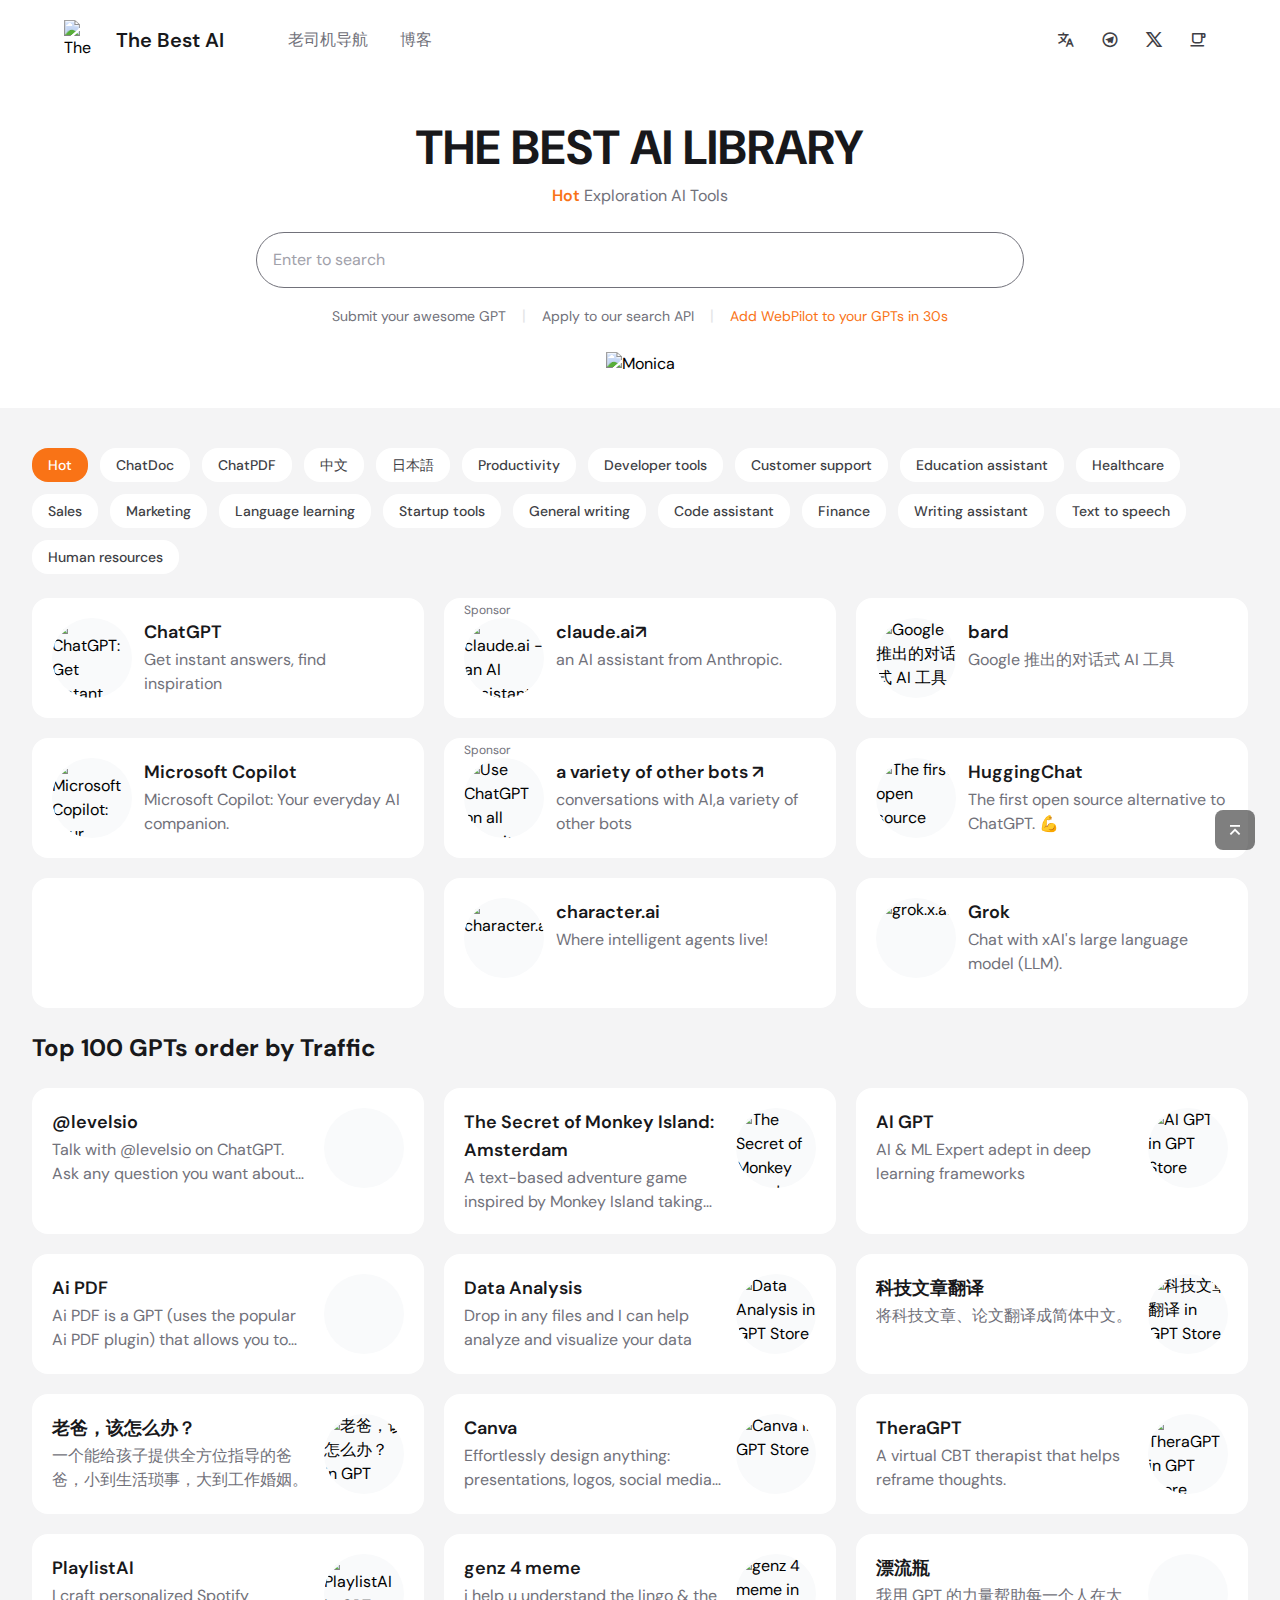
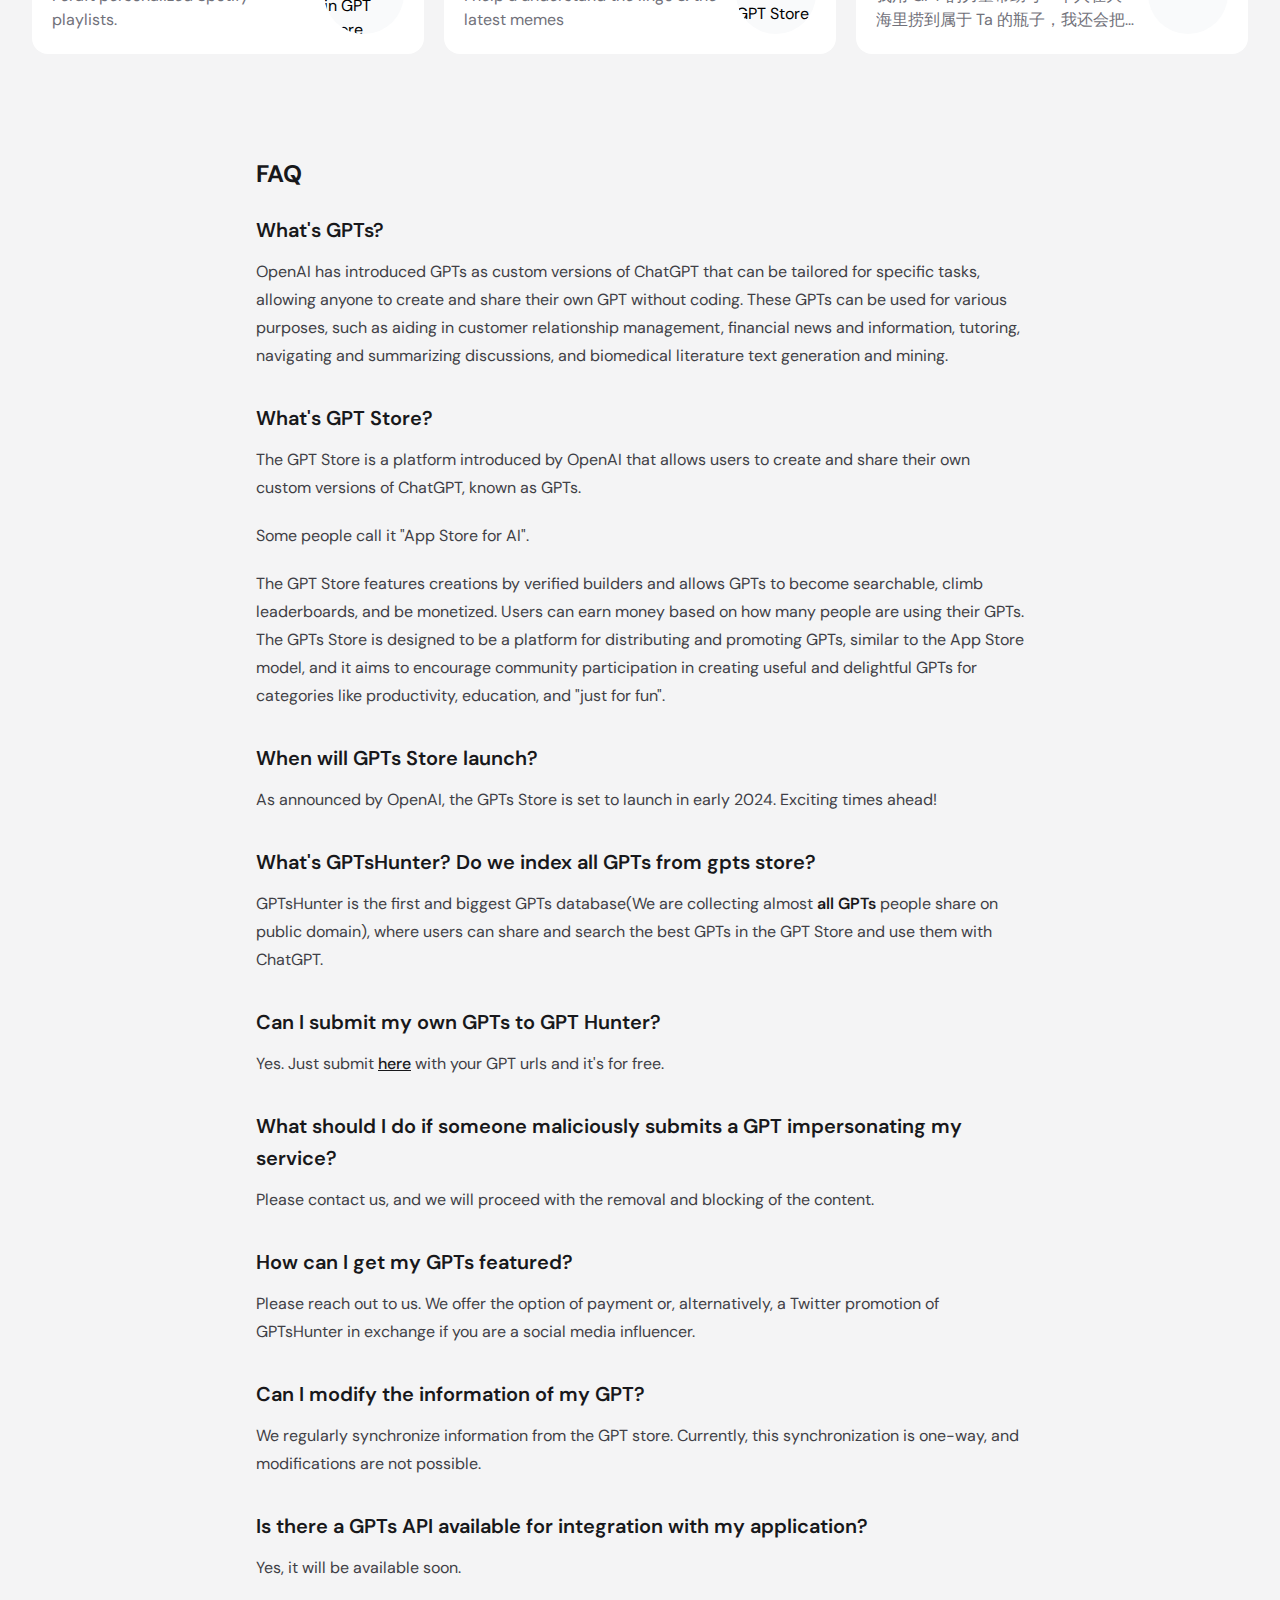
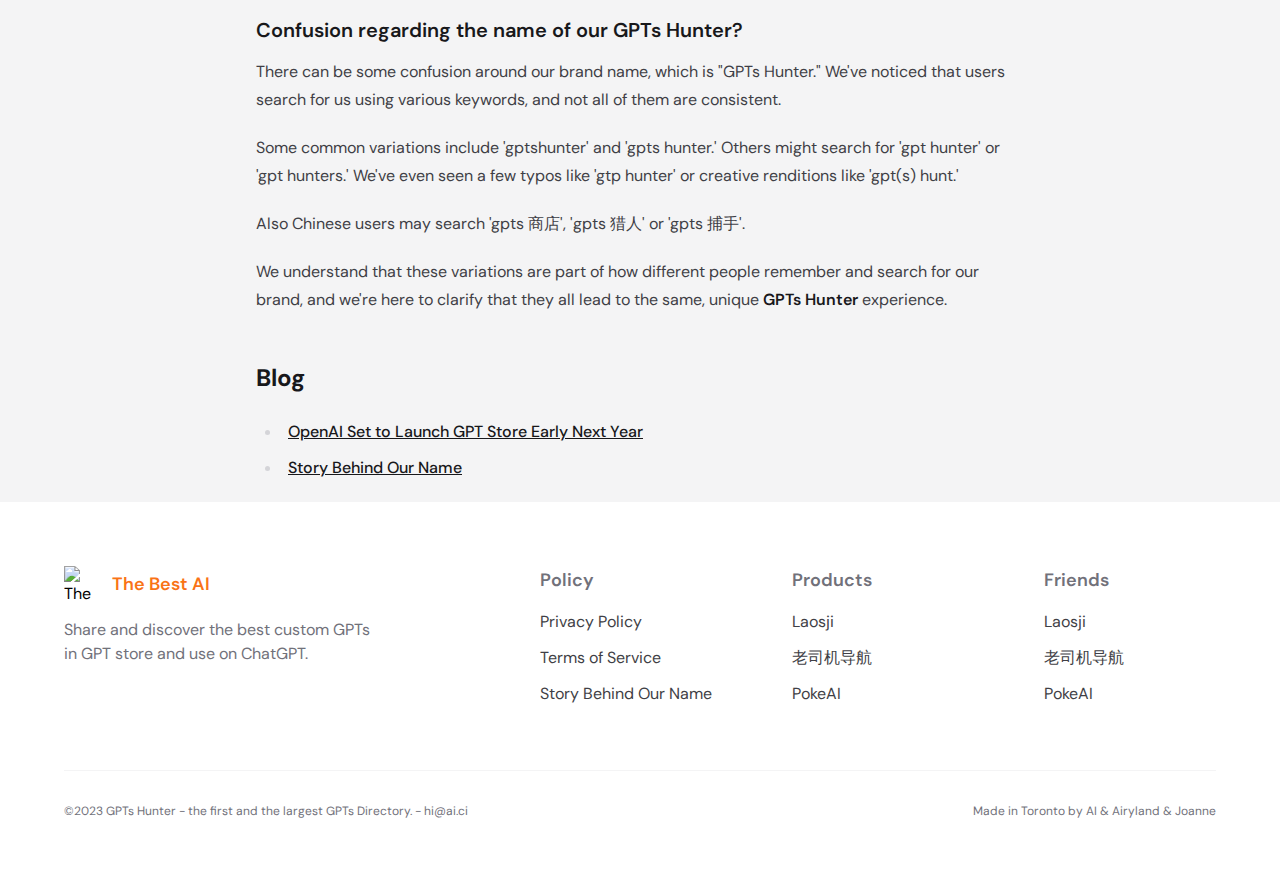
==== index.html @ eebaa3da "Update index.html" ====
<!DOCTYPE html>
<html lang="en">
<head>
<meta charset="utf-8">
<meta name="viewport" content="width=device-width, initial-scale=1">
<title>The Best AI: Discover the best AI tools | Exploration AI Tools</title>
<link rel="preconnect" href="https://fonts.googleapis.com">
<link rel="preconnect" href="https://fonts.gstatic.com" crossorigin="anonymous">
<meta name="google-adsense-account" content="ca-pub-3281954914625230">
<link rel="apple-touch-icon" sizes="180x180" href="/apple-touch-icon.png">
<link rel="icon" type="image/png" sizes="32x32" href="/laosji/favicon-32x32.png">
<link rel="icon" type="image/png" sizes="16x16" href="/laosji/favicon-16x16.png">
<link rel="stylesheet" href="https://fonts.googleapis.com/css2?family=DM+Sans:wght@500&amp;display=swap">
<script>window.loadTurnstile = new Promise(resolve => { window.onloadTurnstileCallback = function () { resolve(); delete window.onloadTurnstileCallback; delete window.loadTurnstile; } })</script>
<meta content="The Best AI is the first and biggest AI tools directory &amp; database. With laosji, you can share and discover the best AI tools" name="description">
<meta content="https://www.laosji.net" property="og:url">
<meta content="website" property="og:type">
<meta content="The Best AI: Discover AI tools, Find the best custom The Best AI of 2023" property="og:title">
<meta content="The Best AI Hunter is the first and biggest AI directory. With LAOSJI, you can share and discover the best AI" property="og:description">
<meta content="The Best AI: Discover AI tools, Find the best AI of 2024" name="twitter:title">
<meta content="The Best AI is the first and biggest AI directory. With laosji, you can share and discover the best AI" name="twitter:description">
<link rel="stylesheet" href="laosji/entry.7c67860d.css">
<link rel="prefetch" as="image" type="image/png" href="laosji/logo.7343b671.png">  
<script async src="https://pagead2.googlesyndication.com/pagead/js/adsbygoogle.js?client=ca-pub-3281954914625230" crossorigin="anonymous"></script>
</head>
<body>
  <div id="__nuxt">
  <!--[-->
  <header class="flex justify-between gap-2 bg-white px-4 py-5 sm:px-6 lg:px-16">
    <div class="flex items-center gap-6 sm:gap-16">
      <a class="flex items-center gap-2 sm:gap-3" href="/" title="The Best AI">
      <img alt="The Best AI" class="h-9 w-9 sm:h-10 sm:w-10" src="/laosji/logo.7343b671.png">
      <span class="text-lg font-semibold text-zinc-900 sm:text-xl"> The Best AI </span>
      </a>
    <nav class="flex items-center gap-6 sm:gap-8">
      <!--[-->
      <a target="_blank" class="text-zinc-500 hover:text-zinc-700" href="https://www.itianxia.cn" title="Feed">老司机导航</a>
      <a target="_blank" class="text-zinc-500 hover:text-zinc-700" href="https://www.laosji.net" title="Gemini Pro Chat">博客</a>
      <!--]-->
    </nav>
  </div>
  <div class="flex shrink-0 items-center gap-2">
    <!--[--><!--[-->
    <div class="relative flex bc-popover" data-headlessui-state="">
      <!--[-->
      <div class="bc-popover__reference" id="headlessui-popover-button-197" aria-expanded="false" data-headlessui-state="">
        <!--[-->
        <div class="flex h-9 w-9 items-center justify-center rounded-full text-lg text-zinc-700 transition hover:bg-orange-500/10 hover:text-orange-500 cursor-pointer ui-open:bg-orange-500/10 ui-open:text-orange-500">
          <i class="ri-translate-2"></i>
        </div>
        <!--]-->
      </div>
      <!----><!--]--><!---->
    </div>
    <!--]-->
    <div style="position:fixed;top:1;left:1;width:1;height:0;padding:0;margin:-1;overflow:hidden;clip:rect(0, 0, 0, 0);white-space:nowrap;border-width:0;display:none;"></div>
    <!--]-->
    <a href="/" target="_blank" class="flex h-9 w-9 items-center justify-center rounded-full text-lg text-zinc-700 transition hover:bg-orange-500/10 hover:text-orange-500 hidden sm:flex">
      <i class="ri-telegram-line"></i>
    </a>
    <a href="https://twitter.com/laosji188937" target="_blank" class="flex h-9 w-9 items-center justify-center rounded-full text-lg text-zinc-700 transition hover:bg-orange-500/10 hover:text-orange-500"><i class="ri-twitter-x-line"></i>
    </a>
    <a href="/" target="_blank" class="flex h-9 w-9 items-center justify-center rounded-full text-lg text-zinc-700 transition hover:bg-orange-500/10 hover:text-orange-500 hidden sm:flex">
      <i class="ri-cup-line"></i>
    </a>
  </div>
    </header>
    <main>
      <!--[-->
      <div>
        <!----><!--[--><!----><!----><!----><!----><!----><!----><!----><!----><!----><!----><!----><!----><!--]-->
        <div class="relative bg-white">
          <div class="wrapper pb-8 pt-10 text-center">
            <div class="mx-auto w-full max-w-3xl">
              <h1 class="text-4xl font-bold text-zinc-900 lg:text-5xl lg:leading-[3.5rem]"> THE BEST AI LIBRARY </h1>
              <p class="mt-2 text-zinc-500">
                <span class="font-semibold text-orange-500">Hot</span> Exploration AI Tools </p>
                <div class="mt-6">
                  <div class="flex items-center transition bg-white rounded-full text-input-large border focus-within:border-primary h-[56px] border-zinc-500 bc-input">
                    <!----><form action="https://www.google.com/search" method="get">
                    <input class="h-full w-full min-w-0 text-strong placeholder:text-placeholder px-4 bc-input__input" placeholder="Enter to search" value=""></form>
                    <!---->
                  </div>
                  <div class="mt-4 flex flex-col gap-2 sm:flex-row sm:items-center sm:justify-center sm:gap-4 sm:px-3">
                    <a class="text-sm text-zinc-500 transition hover:text-orange-500" href="https://www.gptshunter.com/submit-gpt" target="_blank"> Submit your awesome GPT </a>
                      <span class="hidden text-zinc-200 sm:block"> | </span>
                      <a class="hidden text-sm text-zinc-500 transition hover:text-orange-500 sm:inline-flex" href="https://forms.gle/9KgGyjVgKk8WcuU96" target="_blank"> Apply to our search API </a>
                      <span class="hidden text-zinc-200 md:block"> | </span>
                      <a class="hidden text-sm text-orange-500 transition hover:text-orange-600 md:inline-flex" href="https://gpts.webpilot.ai/" target="_blank"> Add WebPilot to your GPTs in 30s </a>
                    </div>
                    <a class="mt-6 inline-flex" href="/" target="_blank" title="Monica">
                        <img alt="Monica" src="/" style="max-height:80px;"></a>
                      </div>
                    </div>
                  </div>
                </div>
                <div class="pb-16 pt-10">
                  <section class="wrapper">
                  <div class="mb-6">
                  <div class="flex flex-wrap items-center gap-3 bc-tag-select">
                    <!--[-->
                    <span class="inline-flex shrink-0 items-center justify-center gap-1 text-center font-bc-medium transition px-4 py-[7px] text-sm border-0 cursor-pointer rounded-2xl border-primary bg-primary text-white hover:border-primary-hover hover:bg-primary-hover hover:text-white bc-tag-select__item bc-tag">
                      <!--[--><!----><!--]--><!--[-->Hot<!--]--><!--[--><!--]-->
                    </span>
                    <a href="https://chatdoc.com/" target="_blank" title="chatdoc"><span class="inline-flex shrink-0 items-center justify-center gap-1 text-center font-bc-medium transition px-4 py-[7px] text-sm border-0 bg-white text-moderate cursor-pointer hover:text-primary rounded-2xl bc-tag-select__item bc-tag">
                      <!--[--><!----><!--]--><!--[-->ChatDoc<!--]--><!--[--><!--]-->
                    </span>
                    </a>
                    <a href="https://www.chatpdf.com/" target=_blank" title="chatpdf">
                      <span class="inline-flex shrink-0 items-center justify-center gap-1 text-center font-bc-medium transition px-4 py-[7px] text-sm border-0 bg-white text-moderate cursor-pointer hover:text-primary rounded-2xl bc-tag-select__item bc-tag">
                      <!--[--><!----><!--]--><!--[--> ChatPDF <!--]--><!--[--><!--]--></span>
                    </a>
                      <span class="inline-flex shrink-0 items-center justify-center gap-1 text-center font-bc-medium transition px-4 py-[7px] text-sm border-0 bg-white text-moderate cursor-pointer hover:text-primary rounded-2xl bc-tag-select__item bc-tag">
                        <!--[--><!----><!--]--><!--[-->中文<!--]--><!--[--><!--]--></span>
                        <span class="inline-flex shrink-0 items-center justify-center gap-1 text-center font-bc-medium transition px-4 py-[7px] text-sm border-0 bg-white text-moderate cursor-pointer hover:text-primary rounded-2xl bc-tag-select__item bc-tag">
                          <!--[--><!----><!--]--><!--[-->日本語<!--]--><!--[--><!--]--></span>
                        <span class="inline-flex shrink-0 items-center justify-center gap-1 text-center font-bc-medium transition px-4 py-[7px] text-sm border-0 bg-white text-moderate cursor-pointer hover:text-primary rounded-2xl bc-tag-select__item bc-tag">
                          <!--[--><!----><!--]--><!--[-->Productivity<!--]--><!--[--><!--]-->
                        </span>
                        <span class="inline-flex shrink-0 items-center justify-center gap-1 text-center font-bc-medium transition px-4 py-[7px] text-sm border-0 bg-white text-moderate cursor-pointer hover:text-primary rounded-2xl bc-tag-select__item bc-tag">
                          <!--[--><!----><!--]--><!--[-->Developer tools<!--]--><!--[--><!--]-->
                        </span>
                        <span class="inline-flex shrink-0 items-center justify-center gap-1 text-center font-bc-medium transition px-4 py-[7px] text-sm border-0 bg-white text-moderate cursor-pointer hover:text-primary rounded-2xl bc-tag-select__item bc-tag">
                          <!--[--><!----><!--]--><!--[-->Customer support<!--]--><!--[--><!--]-->
                        </span>
                        <span class="inline-flex shrink-0 items-center justify-center gap-1 text-center font-bc-medium transition px-4 py-[7px] text-sm border-0 bg-white text-moderate cursor-pointer hover:text-primary rounded-2xl bc-tag-select__item bc-tag">
                          <!--[--><!----><!--]--><!--[-->Education assistant<!--]--><!--[--><!--]-->
                        </span>
                        <span class="inline-flex shrink-0 items-center justify-center gap-1 text-center font-bc-medium transition px-4 py-[7px] text-sm border-0 bg-white text-moderate cursor-pointer hover:text-primary rounded-2xl bc-tag-select__item bc-tag">
                          <!--[--><!----><!--]--><!--[-->Healthcare<!--]--><!--[--><!--]--></span>
                        <span class="inline-flex shrink-0 items-center justify-center gap-1 text-center font-bc-medium transition px-4 py-[7px] text-sm border-0 bg-white text-moderate cursor-pointer hover:text-primary rounded-2xl bc-tag-select__item bc-tag">
                          <!--[--><!----><!--]--><!--[-->Sales<!--]--><!--[--><!--]-->
                        </span>
                        <span class="inline-flex shrink-0 items-center justify-center gap-1 text-center font-bc-medium transition px-4 py-[7px] text-sm border-0 bg-white text-moderate cursor-pointer hover:text-primary rounded-2xl bc-tag-select__item bc-tag">
                          <!--[--><!----><!--]--><!--[-->Marketing<!--]--><!--[--><!--]-->
                        </span>
                        <span class="inline-flex shrink-0 items-center justify-center gap-1 text-center font-bc-medium transition px-4 py-[7px] text-sm border-0 bg-white text-moderate cursor-pointer hover:text-primary rounded-2xl bc-tag-select__item bc-tag">
                          <!--[--><!----><!--]--><!--[-->Language learning<!--]--><!--[--><!--]-->
                        </span>
                        <span class="inline-flex shrink-0 items-center justify-center gap-1 text-center font-bc-medium transition px-4 py-[7px] text-sm border-0 bg-white text-moderate cursor-pointer hover:text-primary rounded-2xl bc-tag-select__item bc-tag">
                          <!--[--><!----><!--]--><!--[-->Startup tools<!--]--><!--[--><!--]-->
                        </span>
                        <span class="inline-flex shrink-0 items-center justify-center gap-1 text-center font-bc-medium transition px-4 py-[7px] text-sm border-0 bg-white text-moderate cursor-pointer hover:text-primary rounded-2xl bc-tag-select__item bc-tag">
                          <!--[--><!----><!--]--><!--[-->General writing<!--]--><!--[--><!--]-->
                        </span>
                        <span class="inline-flex shrink-0 items-center justify-center gap-1 text-center font-bc-medium transition px-4 py-[7px] text-sm border-0 bg-white text-moderate cursor-pointer hover:text-primary rounded-2xl bc-tag-select__item bc-tag">
                          <!--[--><!----><!--]--><!--[-->Code assistant<!--]--><!--[--><!--]-->
                        </span>
                        <span class="inline-flex shrink-0 items-center justify-center gap-1 text-center font-bc-medium transition px-4 py-[7px] text-sm border-0 bg-white text-moderate cursor-pointer hover:text-primary rounded-2xl bc-tag-select__item bc-tag">
                          <!--[--><!----><!--]--><!--[-->Finance<!--]--><!--[--><!--]-->
                        </span>
                        <span class="inline-flex shrink-0 items-center justify-center gap-1 text-center font-bc-medium transition px-4 py-[7px] text-sm border-0 bg-white text-moderate cursor-pointer hover:text-primary rounded-2xl bc-tag-select__item bc-tag">
                          <!--[--><!----><!--]--><!--[-->Writing assistant<!--]--><!--[--><!--]-->
                        </span>
                        <span class="inline-flex shrink-0 items-center justify-center gap-1 text-center font-bc-medium transition px-4 py-[7px] text-sm border-0 bg-white text-moderate cursor-pointer hover:text-primary rounded-2xl bc-tag-select__item bc-tag">
                          <!--[--><!----><!--]--><!--[-->Text to speech<!--]--><!--[--><!--]-->
                        </span>
                        <span class="inline-flex shrink-0 items-center justify-center gap-1 text-center font-bc-medium transition px-4 py-[7px] text-sm border-0 bg-white text-moderate cursor-pointer hover:text-primary rounded-2xl bc-tag-select__item bc-tag">
                        <!--[--><!----><!--]--><!--[-->Human resources<!--]--><!--[--><!--]-->
                        </span>
                        <!--]--><!--[--><!--]--><!---->
                      </div>
                    </div>
                    <div>
                      <div class="grid grid-cols-1 gap-5 md:grid-cols-2 lg:grid-cols-3">
                        <!----><!--[-->
                        <a target="_blank" class="group relative flex gap-3 rounded-2xl bg-white p-5" href="https://chat.openai.com/" title="ChatGPT">
                          <!---->
                          <img alt="ChatGPT: Get instant answers, find inspiration, learn something new" class="shrink-0 overflow-hidden bg-base object-cover rounded-full bc-avatar" src="https://chat.openai.com/favicon.ico" style="width: 80px; height: 80px;">
                          <div class="min-w-0 flex-1">
                            <h3 class="text-zinc-900 transition group-hover:text-orange-500 text-lg font-semibold"> ChatGPT </h3>
                            <p class="mt-0.5 text-zinc-500 text-md line-clamp-2">Get instant answers, find inspiration</p>
                          </div>
                        </a>
                        <a target="_blank" class="group relative flex gap-3 rounded-2xl bg-white p-5" href="https://claude.ai/" title="claude.ai↗">
                          <div class="absolute left-5 top-1 text-xs text-zinc-500"> Sponsor </div>
                          <img alt="claude.ai - an AI assistant from Anthropic" class="shrink-0 overflow-hidden bg-base object-cover rounded-full bc-avatar" src="https://www.anthropic.com/images/icons/safari-pinned-tab.svg" style="width: 80px; height: 80px;">
                          <div class="min-w-0 flex-1">
                            <h3 class="text-zinc-900 transition group-hover:text-orange-500 text-lg font-semibold"> claude.ai↗</h3>
                          <p class="mt-0.5 text-zinc-500 text-md line-clamp-3">an AI assistant from Anthropic.</p>
                        </div>
                      </a>
                      <a target="_blank" class="group relative flex gap-3 rounded-2xl bg-white p-5" href="https://bard.google.com/" title="bard">
                        <!---->
                        <img alt="Google 推出的对话式 AI 工具" class="shrink-0 overflow-hidden bg-base object-cover rounded-full bc-avatar" src="https://www.gstatic.com/lamda/images/favicon_v1_70c80ffdf27202fd2e84f.png" style="width: 80px; height: 80px;">
                        <div class="min-w-0 flex-1">
                        <h3 class="text-zinc-900 transition group-hover:text-orange-500 text-lg font-semibold"> bard</h3>
                        <p class="mt-0.5 text-zinc-500 text-md line-clamp-2">Google 推出的对话式 AI 工具</p>
                      </div>
                      </a>
                        <a target="_blank" class="group relative flex gap-3 rounded-2xl bg-white p-5" href="https://copilot.microsoft.com/" title="WebPilot">
                          <!---->
                          <img alt="Microsoft Copilot: Your everyday AI companion" class="shrink-0 overflow-hidden bg-base object-cover rounded-full bc-avatar" src="https://copilot.microsoft.com/sa/simg/favicon-cplt.ico" style="width: 80px; height: 80px;">
                          <div class="min-w-0 flex-1">
                            <h3 class="text-zinc-900 transition group-hover:text-orange-500 text-lg font-semibold"> Microsoft Copilot</h3>
                            <p class="mt-0.5 text-zinc-500 text-md line-clamp-2">Microsoft Copilot: Your everyday AI companion.</p>
                          </div>
                        </a>
                          <a target="_blank" class="group relative flex gap-3 rounded-2xl bg-white p-5" href="https://poe.com/" title="a variety of other bots ↗">
                              <div class="absolute left-5 top-1 text-xs text-zinc-500"> Sponsor </div>
                              <img alt="Use ChatGPT on all websites ↗ in GPT Store" class="shrink-0 overflow-hidden bg-base object-cover rounded-full bc-avatar" src="https://poe.com/favicon.ico" style="width: 80px; height: 80px;">
                              <div class="min-w-0 flex-1">
                              <h3 class="text-zinc-900 transition group-hover:text-orange-500 text-lg font-semibold"> a variety of other bots ↗</h3>
                              <p class="mt-0.5 text-zinc-500 text-md line-clamp-3"> conversations with AI,a variety of other bots</p>
                            </div>
                          </a>
                            <a target="_blank" class="group relative flex gap-3 rounded-2xl bg-white p-5" href="https://huggingface.co/chat/" title="HuggingChat">
                              <!---->
                              <img alt="The first open source alternative to ChatGPT. 💪" class="shrink-0 overflow-hidden bg-base object-cover rounded-full bc-avatar" src="https://huggingface.co/chat/huggingchat/icon.svg" style="width: 80px; height: 80px;">
                              <div class="min-w-0 flex-1">
                                <h3 class="text-zinc-900 transition group-hover:text-orange-500 text-lg font-semibold"> HuggingChat </h3>
                                <p class="mt-0.5 text-zinc-500 text-md line-clamp-2">The first open source alternative to ChatGPT. 💪</p>
                              </div>  
                              </a>
                              <!--]-->
                              <div class="group h-[130px] gap-3 overflow-hidden rounded-2xl bg-white p-0">
                               <script async src="https://pagead2.googlesyndication.com/pagead/js/adsbygoogle.js?client=ca-pub-3281954914625230"crossorigin="anonymous"></script>
                               <ins class="adsbygoogle"
                               style="display:block"
                               data-ad-format="fluid"
                               data-ad-layout-key="-gn+d-e-j6+14q"
                               data-ad-client="ca-pub-3281954914625230"
                               data-ad-slot="9872872588"></ins>
                               <script>
                               (adsbygoogle = window.adsbygoogle || []).push({});
                               </script>
                              </div>
                                <!----><!--[-->
                                <a target="_blank" class="group relative flex gap-3 rounded-2xl bg-white p-5" href="https://beta.character.ai/" title="character.ai"><!---->
                                  <img alt="character.ai" class="shrink-0 overflow-hidden bg-base object-cover rounded-full bc-avatar" src="https://characterai.io/static/favicon_v2.ico" style="width: 80px; height: 80px;">
                                  <div class="min-w-0 flex-1">
                                    <h3 class="text-zinc-900 transition group-hover:text-orange-500 text-lg font-semibold">character.ai</h3>
                                    <p class="mt-0.5 text-zinc-500 text-md line-clamp-2">Where intelligent agents live!</p>
                                  </div>
                                </a>
                                <a target="_blank" class="group relative flex gap-3 rounded-2xl bg-white p-5" href="https://grok.x.ai/" title="Chat with xAI's large language model (LLM).">
                                    <!---->
                                  <img alt="grok.x.ai" class="shrink-0 overflow-hidden bg-base object-cover rounded-full bc-avatar" src="https://grok.x.ai/icon.svg?d65339b5a4ca8d6f" style="width: 80px; height: 80px;">
                                  <div class="min-w-0 flex-1">
                                      <h3 class="text-zinc-900 transition group-hover:text-orange-500 text-lg font-semibold"> Grok </h3>
                                      <p class="mt-0.5 text-zinc-500 text-md line-clamp-2">Chat with xAI's large language model (LLM).</p>
                                    </div>
                                    </a>
                      </div>
                    </section>
                        <section class="wrapper">
                         <article class="prose prose-zinc">
                                  <h2 class="my-6"> Top 100 GPTs order by Traffic </h2>
                         </article>
                          <div class="grid grid-cols-1 gap-5 md:grid-cols-2 lg:grid-cols-3"><!--[-->
                                    <a target="_blank" class="group relative flex gap-3 rounded-2xl bg-white p-5" href="/gpt-store/MzAyNzIwMTQxOTI5MGMzNDAw" title="@levelsio">
                                      <!---->
                                      <div class="min-w-0 flex-1">
                                        <h3 class="text-zinc-900 transition group-hover:text-orange-500 text-lg font-semibold"> @levelsio</h3>
                                        <p class="mt-0.5 text-zinc-500 text-md line-clamp-2">Talk with @levelsio on ChatGPT. Ask any question you want about building your own startup, digital nomading, remote work and whatever else you'd like to ask. Trained on all of my podcasts, interviews, blog posts and tweets!</p>
                                      </div>
                                      <div class="shrink-0 overflow-hidden bg-base object-cover rounded-full bc-avatar" style="width: 80px; height: 80px;"></div>
                                      </a>
                                      <a target="_blank" class="group relative flex gap-3 rounded-2xl bg-white p-5" href="/gpt-store/MDMzYjBlMjU1MTEwMzYzNTU5" title="The Secret of Monkey Island: Amsterdam">
                                        <!---->
                                        <div class="min-w-0 flex-1">
                                        <h3 class="text-zinc-900 transition group-hover:text-orange-500 text-lg font-semibold"> The Secret of Monkey Island: Amsterdam</h3>
                                        <p class="mt-0.5 text-zinc-500 text-md line-clamp-2">A text-based adventure game inspired by Monkey Island taking place in a fictional version of 🇳🇱 Amsterdam during the age of piracy. The player assumes the role of Guybrush Threepwood, a young man who dreams of becoming a pirate, and explores fictional places while solving puzzles</p>
                                      </div>
                                      <img alt="The Secret of Monkey Island: Amsterdam in GPT Store" class="shrink-0 overflow-hidden bg-base object-cover rounded-full bc-avatar" src="https://files.oaiusercontent.com/file-ifmM6v6jbdL9NVQQjJu94jKR?se=2123-10-23T14%3A24%3A56Z&amp;sp=r&amp;sv=2021-08-06&amp;sr=b&amp;rscc=max-age%3D31536000%2C%20immutable&amp;rscd=attachment%3B%20filename%3DDALL%25C2%25B7E%25202023-11-16%252013.33.08%2520-%2520Close-up%2520portrait%2520in%2520pixel%2520art%2520style%2520of%2520a%2520grizzled%2520captain%252C%2520inspired%2520by%2520%2527The%2520Secret%2520of%2520Monkey%2520Island%2527%2520game%252C%2520set%2520in%2520a%2520tavern%2520in%2520Amsterdam.%2520The%2520captain%2520.png&amp;sig=UrUKp4CBnLBCS4A0808aU3TG1v6zY2DIyJj/scrM5E0%3D" style="width: 80px; height: 80px;">
                                      </a>
                                      <a target="_blank" class="group relative flex gap-3 rounded-2xl bg-white p-5" href="/gpt-store/MDAwNjIyMDUzYjA0MDUwMzNi" title="AI GPT">
                                        <!---->
                                        <div class="min-w-0 flex-1">
                                          <h3 class="text-zinc-900 transition group-hover:text-orange-500 text-lg font-semibold"> AI GPT</h3>
                                          <p class="mt-0.5 text-zinc-500 text-md line-clamp-2">AI &amp; ML Expert adept in deep learning frameworks</p>
                                        </div>
                                        <img alt="AI GPT in GPT Store" class="shrink-0 overflow-hidden bg-base object-cover rounded-full bc-avatar" src="https://files.oaiusercontent.com/file-RhW2XhvGhdCZyzR2MTiQX4Zq?se=2123-10-13T21%3A52%3A58Z&amp;sp=r&amp;sv=2021-08-06&amp;sr=b&amp;rscc=max-age%3D31536000%2C%20immutable&amp;rscd=attachment%3B%20filename%3Daa2f73a3-18da-47c5-866a-bdaf41acfcbd.png&amp;sig=B9Vd%2B47O9GM1oN%2B7I6UdPX%2BMX/qawR/WUiAFVwEbj1E%3D" style="width: 80px; height: 80px;">
                                      </a>
                                      <a target="_blank" class="group relative flex gap-3 rounded-2xl bg-white p-5" href="/gpt-store/Mzc1MzJhMjgzNDNiMzIwYjUx" title="Ai PDF">
                                          <!---->
                                          <div class="min-w-0 flex-1">
                                            <h3 class="text-zinc-900 transition group-hover:text-orange-500 text-lg font-semibold"> Ai PDF</h3>
                                            <p class="mt-0.5 text-zinc-500 text-md line-clamp-2">Ai PDF is a GPT (uses the popular Ai PDF plugin)  that allows you to chat and ask questions of your PDF documents and have it explained to you by ChatGPT. We also include page references to help you fact-check all answers.</p>
                                          </div>
                                          <div class="shrink-0 overflow-hidden bg-base object-cover rounded-full bc-avatar" style="width: 80px; height: 80px;"></div>
                                          </a>
                                          <a target="_blank" class="group relative flex gap-3 rounded-2xl bg-white p-5" href="/gpt-store/MjkyYzJmMDIzMTU3MTY1NjA1" title="Data Analysis">
                                            <!---->
                                            <div class="min-w-0 flex-1">
                                              <h3 class="text-zinc-900 transition group-hover:text-orange-500 text-lg font-semibold"> Data Analysis</h3>
                                            <p class="mt-0.5 text-zinc-500 text-md line-clamp-2">Drop in any files and I can help analyze and visualize your data</p>
                                          </div>
                                            <img alt="Data Analysis in GPT Store" class="shrink-0 overflow-hidden bg-base object-cover rounded-full bc-avatar" src="https://files.oaiusercontent.com/file-id374Jq85g2WfDgpuOdAMTEk?se=2123-10-13T00%3A31%3A06Z&amp;sp=r&amp;sv=2021-08-06&amp;sr=b&amp;rscc=max-age%3D31536000%2C%20immutable&amp;rscd=attachment%3B%20filename%3Dagent_2.png&amp;sig=qFnFnFDVevdJL3xvtDE8vysDpTQmkSlF1zhYLAMiqmM%3D" style="width: 80px; height: 80px;">
                                          </a>
                                          <a target="_blank" class="group relative flex gap-3 rounded-2xl bg-white p-5" href="/gpt-store/MTQyMzA5MmEzNDJiMmIzNTBk" title="科技文章翻译">
                                            <!---->
                                            <div class="min-w-0 flex-1">
                                            <h3 class="text-zinc-900 transition group-hover:text-orange-500 text-lg font-semibold"> 科技文章翻译</h3><p class="mt-0.5 text-zinc-500 text-md line-clamp-2">将科技文章、论文翻译成简体中文。</p>
                                          </div>
                                          <img alt="科技文章翻译 in GPT Store" class="shrink-0 overflow-hidden bg-base object-cover rounded-full bc-avatar" src="https://files.oaiusercontent.com/file-Ina0Askk2P0uWpfvMM01ZVl1?se=2123-10-17T07%3A23%3A49Z&amp;sp=r&amp;sv=2021-08-06&amp;sr=b&amp;rscc=max-age%3D31536000%2C%20immutable&amp;rscd=attachment%3B%20filename%3Dmain-thumb-pb-2723018-200-gumqtpknwmakrfjpztgvsxzeyekjzveo.jpeg&amp;sig=clX3qgWTIeuj8bmjbNK9aaEpbuxpUVOAATMs8IM5hGI%3D" style="width: 80px; height: 80px;">
                                        </a>
                                        <a target="_blank" class="group relative flex gap-3 rounded-2xl bg-white p-5" href="/gpt-store/NTExNTU5MDI1ODBmMjQzOTMz" title="老爸，该怎么办？">
                                          <!---->
                                          <div class="min-w-0 flex-1">
                                          <h3 class="text-zinc-900 transition group-hover:text-orange-500 text-lg font-semibold"> 老爸，该怎么办？</h3><p class="mt-0.5 text-zinc-500 text-md line-clamp-2">一个能给孩子提供全方位指导的爸爸，小到生活琐事，大到工作婚姻。</p>
                                        </div>
                                        <img alt="老爸，该怎么办？ in GPT Store" class="shrink-0 overflow-hidden bg-base object-cover rounded-full bc-avatar" src="https://files.oaiusercontent.com/file-PLcGWhqExtphFEN1BrPMX0Gn?se=2123-10-20T04%3A51%3A55Z&amp;sp=r&amp;sv=2021-08-06&amp;sr=b&amp;rscc=max-age%3D31536000%2C%20immutable&amp;rscd=attachment%3B%20filename%3D8629eeaa-25f2-469b-975d-bfc4a143eb73.png&amp;sig=4acWqAgdmGJg0Qihe8EWvHdcfIf42W9UX0fAJTujYkY%3D" style="width: 80px; height: 80px;">
                                      </a>
                              <a target="_blank" class="group relative flex gap-3 rounded-2xl bg-white p-5" href="/gpt-store/MDAwZDJhMDczNzEzMWI1ODJh" title="Canva">
                               <!---->
                              <div class="min-w-0 flex-1">
                                 <h3 class="text-zinc-900 transition group-hover:text-orange-500 text-lg font-semibold"> Canva</h3>
                                 <p class="mt-0.5 text-zinc-500 text-md line-clamp-2">Effortlessly design anything: presentations, logos, social media posts and more.</p>
                              </div>
                                 <img alt="Canva in GPT Store" class="shrink-0 overflow-hidden bg-base object-cover rounded-full bc-avatar" src="https://files.oaiusercontent.com/file-6qPLxHx8u9lf2XszRtWG25RD?se=2123-10-14T00%3A38%3A41Z&amp;sp=r&amp;sv=2021-08-06&amp;sr=b&amp;rscc=max-age%3D31536000%2C%20immutable&amp;rscd=attachment%3B%20filename%3Dlogo.png&amp;sig=LV3ZLlRkK4S61JLukf%2B10WLwU4%2B7%2B6NNkTLm2gsbw%2BU%3D" style="width: 80px; height: 80px;">
                              </a>
                              <a target="_blank" class="group relative flex gap-3 rounded-2xl bg-white p-5" href="/gpt-store/MDAzNDUzNTgzMDI2MmE1MzI1" title="TheraGPT">
                                 <!---->
                                 <div class="min-w-0 flex-1">
                                 <h3 class="text-zinc-900 transition group-hover:text-orange-500 text-lg font-semibold"> TheraGPT</h3>
                                 <p class="mt-0.5 text-zinc-500 text-md line-clamp-2">A virtual CBT therapist that helps reframe thoughts.</p>
                                 </div>
                                 <img alt="TheraGPT in GPT Store" class="shrink-0 overflow-hidden bg-base object-cover rounded-full bc-avatar" src="https://files.oaiusercontent.com/file-FbQ4AS5VSAN1N8ypIsjoWwK5?se=2123-10-16T23%3A37%3A21Z&amp;sp=r&amp;sv=2021-08-06&amp;sr=b&amp;rscc=max-age%3D31536000%2C%20immutable&amp;rscd=attachment%3B%20filename%3De2bc1caf-0484-45f9-b955-d00062708fe9.png&amp;sig=0GFWfx92jP1L337efcH0VBoMUz2sP2504IZJl8W1ENk%3D" style="width: 80px; height: 80px;">
                              </a>
                              <a target="_blank" class="group relative flex gap-3 rounded-2xl bg-white p-5" href="/gpt-store/MmEwYTE5MDMzMDIwMzcxNDBh" title="PlaylistAI">
                                <!---->
                                <div class="min-w-0 flex-1"><h3 class="text-zinc-900 transition group-hover:text-orange-500 text-lg font-semibold"> PlaylistAI</h3>
                                  <p class="mt-0.5 text-zinc-500 text-md line-clamp-2">I craft personalized Spotify playlists.</p>
                                </div>
                                <img alt="PlaylistAI in GPT Store" class="shrink-0 overflow-hidden bg-base object-cover rounded-full bc-avatar" src="https://files.oaiusercontent.com/file-5Ab8LhU6yUg8gB5XbdM8n4GW?se=2123-10-21T21%3A38%3A16Z&amp;sp=r&amp;sv=2021-08-06&amp;sr=b&amp;rscc=max-age%3D31536000%2C%20immutable&amp;rscd=attachment%3B%20filename%3DSpotify.png&amp;sig=b6%2BfHwahHWgnySjpFH%2B6EXexr7DFtscMcCbag/sHxHA%3D" style="width: 80px; height: 80px;">
                                </a>
                                <a target="_blank" class="group relative flex gap-3 rounded-2xl bg-white p-5" href="/gpt-store/MmUyMjJlMTgzOTM4MmIwYjM2" title="genz 4 meme">
                                  <!---->
                                  <div class="min-w-0 flex-1">
                                  <h3 class="text-zinc-900 transition group-hover:text-orange-500 text-lg font-semibold"> genz 4 meme</h3>
                                  <p class="mt-0.5 text-zinc-500 text-md line-clamp-2">i help u understand the lingo &amp; the latest memes</p>
                                </div>
                                  <img alt="genz 4 meme in GPT Store" class="shrink-0 overflow-hidden bg-base object-cover rounded-full bc-avatar" src="https://files.oaiusercontent.com/file-m64BWxDs6cs9o6xYn33ujZe1?se=2123-10-13T21%3A41%3A58Z&amp;sp=r&amp;sv=2021-08-06&amp;sr=b&amp;rscc=max-age%3D31536000%2C%20immutable&amp;rscd=attachment%3B%20filename%3D90ba2a5d-c6c8-4e78-8937-12afc91047b8.png&amp;sig=9tkbKzmgTgbTqOqYfNbilDh5yIsgYw/DYCi95iEd3p0%3D" style="width: 80px; height: 80px;">
                                </a>
                                <a target="_blank" class="group relative flex gap-3 rounded-2xl bg-white p-5" href="/gpt-store/MGIxNjMzNTgyNzA1MjIyYzEw" title="漂流瓶">
                                    <!---->
                                    <div class="min-w-0 flex-1"><h3 class="text-zinc-900 transition group-hover:text-orange-500 text-lg font-semibold"> 漂流瓶</h3>
                                      <p class="mt-0.5 text-zinc-500 text-md line-clamp-2">我用 GPT 的力量帮助每一个人在大海里捞到属于 Ta 的瓶子，我还会把对的瓶子扔到对的人那里，时不时回来问下我是否有新的未读消息。</p>
                                    </div>
                                    <div class="shrink-0 overflow-hidden bg-base object-cover rounded-full bc-avatar" style="width: 80px; height: 80px;">
                                    </div>
                                  </a>
                                    <!--]-->
                                  </div>
                                  <!---->
                                </div>
      </section>
                                <section class="wrapper">
                                  <article class="prose prose-zinc mx-auto mt-10 max-w-3xl"><h2>FAQ</h2>
         <h3>What's GPTs?</h3>
              <p>OpenAI has introduced GPTs as custom versions of ChatGPT that can be tailored for specific tasks, allowing anyone to create and share their own GPT without coding. These GPTs can be used for various purposes, such as aiding in customer relationship management, financial news and information, tutoring, navigating and summarizing discussions, and biomedical literature text generation and mining.</p>
         <h3>What's GPT Store?</h3>
              <p>The GPT Store is a platform introduced by OpenAI that allows users to create and share their own custom versions of ChatGPT, known as GPTs.</p>
              <p>Some people call it "App Store for AI".</p>
              <p>The GPT Store features creations by verified builders and allows GPTs to become searchable, climb leaderboards, and be monetized. Users can earn money based on how many people are using their GPTs. The GPTs Store is designed to be a platform for distributing and promoting GPTs, similar to the App Store model, and it aims to encourage community participation in creating useful and delightful GPTs for categories like productivity, education, and "just for fun".</p>
              <h3>When will GPTs Store launch?</h3>
              <p>As announced by OpenAI, the GPTs Store is set to launch in early 2024. Exciting times ahead!</p>
        <h3>What's GPTsHunter? Do we index all GPTs from gpts store?</h3>
               <p>GPTsHunter is the first and biggest GPTs database(We are collecting almost <strong>all GPTs</strong> people share on public domain), where users can share and search the best GPTs in the GPT Store and use them with ChatGPT.</p>
        <h3>Can I submit my own GPTs to GPT Hunter?</h3>
              <p>Yes. Just submit <a href="https://www.gptshunter.com/submit-gpt">here</a> with your GPT urls and it's for free.</p>
        <h3>What should I do if someone maliciously submits a GPT impersonating my service?</h3>
            <p>Please contact us, and we will proceed with the removal and blocking of the content.</p>
        <h3>How can I get my GPTs featured?</h3>
             <p>Please reach out to us. We offer the option of payment or, alternatively, a Twitter promotion of GPTsHunter in exchange if you are a social media influencer.</p>
       <h3>Can I modify the information of my GPT?</h3>
             <p>We regularly synchronize information from the GPT store. Currently, this synchronization is one-way, and modifications are not possible.</p>
       <h3>Is there a GPTs API available for integration with my application?</h3>
             <p>Yes, it will be available soon.</p>
       <h3>Confusion regarding the name of our GPTs Hunter?</h3>
             <p>There can be some confusion around our brand name, which is "GPTs Hunter." We've noticed that users search for us using various keywords, and not all of them are consistent.</p>
             <p>Some common variations include 'gptshunter' and 'gpts hunter.' Others might search for 'gpt hunter' or 'gpt hunters.' We've even seen a few typos like 'gtp hunter' or creative renditions like 'gpt(s) hunt.'</p>
             <p>Also Chinese users may search 'gpts 商店', 'gpts 猎人' or 'gpts 捕手'.</p>
             <p>We understand that these variations are part of how different people remember and search for our brand, and we're here to clarify that they all lead to the same, unique <strong>GPTs Hunter</strong> experience.</p>
      <h2>Blog</h2>
     <ul>
       <li><a href="/blog/openai-to-launch-gpt-store-early-next-year">OpenAI Set to Launch GPT Store Early Next Year</a></li>
       <li><a href="/blog/gptshunt">Story Behind Our Name</a></li>
      </ul>
     </article>
    <ins class="adsbygoogle mt-5" style="display:block;" data-ad-client="ca-pub-8443907573529681" data-ad-slot="1483401238" data-ad-format="auto" data-analytics-uacct="" data-analytics-domain-name="" data-ad-full-width-responsive="false" full-width-responsive="true" data-v-101bfb4a="" data-ad-region="page-0.1374291015219169"></ins>
    </section>
   </div>
    <div class="fixed flex h-10 w-10 cursor-pointer items-center justify-center text-xl transition bg-black/50 text-white hover:bg-black/60 rounded-base bc-back-top" style="bottom: 50px; right: 25px;">
  <i class="ri-skip-up-line"></i>
    </div>
   </div>
   <!--]-->
  </main>
<footer class="bg-white px-4 py-12 sm:px-6 sm:py-16 lg:px-16"><div class="flex flex-col gap-10 lg:flex-row lg:justify-between">
  <div class="max-w-[320px]">
    <a class="flex items-center gap-3" href="/" title="GPTsHunter">
    <img alt="The Best AI" class="h-9 w-9" src="/laosji/logo.7343b671.png">
    <span class="text-lg font-semibold text-orange-500"> The Best AI </span>
    </a>
<p class="text-md mt-4 text-zinc-500"> Share and discover the best custom GPTs in GPT store and use on ChatGPT. </p>
</div>
<div class="grid grid-cols-1 gap-10 sm:grid-cols-3 lg:gap-20">
    <div>
    <h3 class="mb-4 text-lg font-semibold text-zinc-500">Policy</h3>
    <div class="flex flex-col gap-3">
      <!--[-->
      <a class="text-md text-zinc-700 hover:text-orange-500" href="/terms/privacy-policy" title="Privacy Policy">Privacy Policy</a>
      <a class="text-md text-zinc-700 hover:text-orange-500" href="/terms/terms-of-service" title="Terms of Service">Terms of Service</a>
      <a class="text-md text-zinc-700 hover:text-orange-500" href="/blog/gptshunt/" title="Story Behind Our Name">Story Behind Our Name</a>
      <!--]--></div></div><div><h3 class="mb-4 text-lg font-semibold text-zinc-500">Products</h3>
        <div class="flex flex-col gap-3">
          <!--[-->
          <a class="text-md text-zinc-700 hover:text-orange-500" href="https://www.laosji.net" target="_blank" title="Laosji"> Laosji </a>
          <a class="text-md text-zinc-700 hover:text-orange-500" href="https://itianxia.cn" target="_blank" title="老司机导航">老司机导航</a>          
          <a class="text-md text-zinc-700 hover:text-orange-500" href="https://emoecho.com" target="_blank" title="PokeAI">PokeAI</a>
          <!--]-->
        </div>
      </div>
          <div>
            <h3 class="mb-4 text-lg font-semibold text-zinc-500">Friends</h3>
            <div class="flex flex-col gap-3">
              <!--[-->
              <a class="text-md text-zinc-700 hover:text-orange-500" href="https://www.laosji.net" target="_blank" title="Laosji">Laosji</a>
              <a class="text-md text-zinc-700 hover:text-orange-500" href="https://itianxia.cn" target="_blank" title="itianxia">老司机导航</a>
              <a class="text-md text-zinc-700 hover:text-orange-500" href="https://emoecho.com/" target="_blank" title="PokeAI">PokeAI</a>
              <!--]-->
            </div>
          </div>
        </div>
      </div>
      <div class="mt-16 flex flex-col items-center gap-2 border-t border-zinc-100 pt-8 sm:flex-row sm:justify-between sm:gap-4">
        <span class="text-xs text-zinc-500"> ©2023 GPTs Hunter - the first and the largest GPTs Directory. - <span>hi@ai.ci</span></span>
        <div class="text-xs text-zinc-500"> Made in Toronto by AI &amp; Airyland &amp; Joanne </div></div>
      </footer>
      <!--]-->
    </div>

    <script type="application/json" id="__NUXT_DATA__" data-ssr="true">[["Reactive",1],{"data":2,"state":113,"_errors":114,"serverRendered":116,"path":117},{"zW2qMpCStC":3},[4,9,17,22,27,33,38,43,48,53,58,63,68,73,78,83,88,93,98,103,108],{"id":5,"name":6,"desc":7,"logo":8},"NTMwNzBhMjcyNDU5MTMwMzE0","DALL·E","Let me turn your imagination into imagery","https://files.oaiusercontent.com/file-SxYQO0Fq1ZkPagkFtg67DRVb?se=2123-10-12T23%3A57%3A32Z&sp=r&sv=2021-08-06&sr=b&rscc=max-age%3D31536000%2C%20immutable&rscd=attachment%3B%20filename%3Dagent_3.webp&sig=pLlQh8oUktqQzhM09SDDxn5aakqFuM2FAPptuA0mbqc%3D",{"sponsor_name":10,"type":11,"name":12,"desc":13,"logo":14,"href":15,"id":16},"card.featured.chatdoc","sponsor","ChatDOC - GPT for any PDFs↗","Chat with multiple PDFs, get instant insights with cited sources.","https://i.v2ex.co/55K4wHT8b.jpeg","https://chatdoc.com?src=gptshunter","chatdoc_featured",{"id":18,"name":19,"desc":20,"logo":21},"MDUxMjA0NTgwODM5MTcwZTEz","董宇辉小作文助手","模仿董宇辉风格，深度解读中国各地文化。","https://files.oaiusercontent.com/file-YEOwpz10x5m9FGybrLTFR3Kp?se=2123-11-23T02%3A26%3A26Z&sp=r&sv=2021-08-06&sr=b&rscc=max-age%3D1209600%2C%20immutable&rscd=attachment%3B%20filename%3D65705a0e-af8b-4b7b-88c0-b2028736285c.png&sig=TwZPg4wEl/5sf9LFyrfG34VcHDJ7zP0cKgEGWc4lKnI%3D",{"id":23,"name":24,"desc":25,"logo":26},"MTEyZjM2MjYwNjM0MzgxMDMy","WebPilot","Browse Webpage/PDF/Data. Chat & Write with one/many/none URLs. WebPilot.ai Powered.","https://files.oaiusercontent.com/file-mBN5IZoV9qWIesiiWuQLDh9n?se=2123-10-14T11%3A55%3A42Z&sp=r&sv=2021-08-06&sr=b&rscc=max-age%3D31536000%2C%20immutable&rscd=attachment%3B%20filename%3D36x36.png&sig=4jYkWrl5ZwFPF/8h4jGSYnnBoUCl4n61Th9AhGqRaB4%3D",{"sponsor_name":28,"type":11,"name":29,"desc":30,"logo":31,"href":32},"card.monica","Use ChatGPT on all websites ↗","GPT-4, Web Copilot, ChatPDF, Youtube Summary and AI translate in one Extension.","https://i.v2ex.co/4UolOe6h.jpeg","https://monica.im/?utm=gh_card",{"id":34,"name":35,"desc":36,"logo":37},"MTczMTI3MTAxNzU3MmYyNTEx","Typeframes - Video Creation","Create videos for you","https://files.oaiusercontent.com/file-1gnO13g9e3eElqWUtELpQvhq?se=2123-10-17T13%3A00%3A46Z&sp=r&sv=2021-08-06&sr=b&rscc=max-age%3D31536000%2C%20immutable&rscd=attachment%3B%20filename%3Dlogo_square_439.jpg&sig=aEyU%2BrI8kzHCc1P%2B8VASAZ45nNBGJclrhRNX8oxJYm0%3D",{"id":39,"name":40,"desc":41,"logo":42},"MGYxNDBjMmQwNjBlMGIzMTE0","HTMX","Grug upload image, get HTMX website.","https://files.oaiusercontent.com/file-mT7XrCvFdkR5wsUoVEZfRvSQ?se=2123-10-23T04%3A27%3A01Z&sp=r&sv=2021-08-06&sr=b&rscc=max-age%3D31536000%2C%20immutable&rscd=attachment%3B%20filename%3D275fc3f9-9fdc-4686-989d-413491348eb2.png&sig=4rUvGuQV%2BOlm9WF3j9/9QvVD7YbA04/oudUZW4ewFAc%3D",{"id":44,"name":45,"desc":46,"logo":47},"MjUwNDEzMzgxOTM5NTYxMzIw","Coloring Book Hero","Take any idea and turn it into whimsical coloring book pages","https://files.oaiusercontent.com/file-MQvRHYzyhxlHQxjUk1bOIjaO?se=2123-10-13T17%3A23%3A32Z&sp=r&sv=2021-08-06&sr=b&rscc=max-age%3D31536000%2C%20immutable&rscd=attachment%3B%20filename%3DDALL%25C2%25B7E%25202023-10-08%252020.15.58%2520-%2520Line%2520art%2520depiction%2520of%2520ghost%2520squids%2520hovering%2520near%2520an%2520underwater%2520shipwreck.%2520Clownfish%2520wear%2520phantom%2520masks%252C%2520and%2520turtles%2520have%2520Dracula%2520capes.%2520The%2520compositio.png&sig=e5MMoyC9BRd0ui7hfDfueOH%2Bp2Lwyss24d1ahnZhHCQ%3D",{"id":49,"name":50,"desc":51,"logo":52},"MDA1OTUyMGExNTM3MTA1NjBm","AI Voice Generator","Say things with OpenAI text to speech.","https://files.oaiusercontent.com/file-SMUHFxIhCwXVejGAsHqkIB7x?se=2123-10-21T16%3A32%3A19Z&sp=r&sv=2021-08-06&sr=b&rscc=max-age%3D31536000%2C%20immutable&rscd=attachment%3B%20filename%3Daiv.jpg&sig=WVyWF75suUJ8cBZbA8dG1oomtcLmiu1VLx961VQyb40%3D",{"id":54,"name":55,"desc":56,"logo":57},"NTExNTU5MDI1ODBmMjQzOTMz","老爸，该怎么办？","一个能给孩子提供全方位指导的爸爸，小到生活琐事，大到工作婚姻。","https://files.oaiusercontent.com/file-PLcGWhqExtphFEN1BrPMX0Gn?se=2123-10-20T04%3A51%3A55Z&sp=r&sv=2021-08-06&sr=b&rscc=max-age%3D31536000%2C%20immutable&rscd=attachment%3B%20filename%3D8629eeaa-25f2-469b-975d-bfc4a143eb73.png&sig=4acWqAgdmGJg0Qihe8EWvHdcfIf42W9UX0fAJTujYkY%3D",{"id":59,"name":60,"desc":61,"logo":62},"NTAxMDIzMDMzNzE3Mjc1MTM1","武林秘传：江湖探险 Secrets of Martial Arts","踏上神奇江湖之旅，寻找传说中的武林典籍《道心种魔大法》Embark on a magical journey through the Jianghu to find the legendary martial arts book.","https://files.oaiusercontent.com/file-fkecOUpDRt9EQbSTKL84lsMo?se=2123-10-23T22%3A11%3A33Z&sp=r&sv=2021-08-06&sr=b&rscc=max-age%3D31536000%2C%20immutable&rscd=attachment%3B%20filename%3D028f349b-791d-4eef-9a67-e85e829afebd.png&sig=yNSoVPXGCCExd77yXzpixUmQf3dBCAkSZr0NorC8wyY%3D",{"id":64,"name":65,"desc":66,"logo":67},"MzAyNzIwMTQxOTI5MGMzNDAw","@levelsio","Talk with @levelsio on ChatGPT. Ask any question you want about building your own startup, digital nomading, remote work and whatever else you'd like to ask. Trained on all of my podcasts, interviews, blog posts and tweets!","https://files.oaiusercontent.com/file-M25chuvAQvxTUe1blqqUxQOy?se=2123-10-22T15%3A30%3A37Z&sp=r&sv=2021-08-06&sr=b&rscc=max-age%3D31536000%2C%20immutable&rscd=attachment%3B%20filename%3D33YlXMBzhp_400x400%2520%25282%2529.jpeg&sig=2tOCTUSblblmuxOU6Hrg7WjtKOpBA5FmQFllgTEOy4g%3D",{"id":69,"name":70,"desc":71,"logo":72},"MjkyYzJmMDIzMTU3MTY1NjA1","Data Analysis","Drop in any files and I can help analyze and visualize your data","https://files.oaiusercontent.com/file-id374Jq85g2WfDgpuOdAMTEk?se=2123-10-13T00%3A31%3A06Z&sp=r&sv=2021-08-06&sr=b&rscc=max-age%3D31536000%2C%20immutable&rscd=attachment%3B%20filename%3Dagent_2.png&sig=qFnFnFDVevdJL3xvtDE8vysDpTQmkSlF1zhYLAMiqmM%3D",{"id":74,"name":75,"desc":76,"logo":77},"MTQyMzA5MmEzNDJiMmIzNTBk","科技文章翻译","将科技文章、论文翻译成简体中文。","https://files.oaiusercontent.com/file-Ina0Askk2P0uWpfvMM01ZVl1?se=2123-10-17T07%3A23%3A49Z&sp=r&sv=2021-08-06&sr=b&rscc=max-age%3D31536000%2C%20immutable&rscd=attachment%3B%20filename%3Dmain-thumb-pb-2723018-200-gumqtpknwmakrfjpztgvsxzeyekjzveo.jpeg&sig=clX3qgWTIeuj8bmjbNK9aaEpbuxpUVOAATMs8IM5hGI%3D",{"id":79,"name":80,"desc":81,"logo":82},"MTcwNDMyMTMyYzBjMDAxMjJi","Keymate.AI GPT (Beta)","I'm here to help you search the web with Google, archive discoveries, and seamlessly link them to your knowledge base for future reference.","https://files.oaiusercontent.com/file-6XfNfOxaKnIX5U9WLR2GqkWg?se=2123-10-14T17%3A25%3A15Z&sp=r&sv=2021-08-06&sr=b&rscc=max-age%3D31536000%2C%20immutable&rscd=attachment%3B%20filename%3DTransparentFavicon%2520-%2520Copy%2520%2528Custom%2529.png&sig=JE1A3o58i8M6/SOhRg01SraCEqqg4aXnL4bHujtOga8%3D",{"id":84,"name":85,"desc":86,"logo":87},"MzYzYjBiMDQwZDBhMjcyNTBm","Academic Translator (to English)","\"I only do translations, nothing else\"","https://files.oaiusercontent.com/file-gHX1m7KOSFbsuwNxIrDiBPDa?se=2123-10-18T03%3A25%3A24Z&sp=r&sv=2021-08-06&sr=b&rscc=max-age%3D31536000%2C%20immutable&rscd=attachment%3B%20filename%3D73ed9495-aa9e-4c9f-8fda-816a8526c1ab.png&sig=WeKZ%2Bw8feE9j9jmLaqyyFqmOt/9DbnTaHKr0aLx2a9M%3D",{"id":89,"name":90,"desc":91,"logo":92},"MTUwMjBjMmMwZDA1MjIzODE4","Simpsonize Me","I turn photos into Simpsons-style art.","https://files.oaiusercontent.com/file-17fHH5xrODVwm3MWDraASFA3?se=2123-10-14T18%3A36%3A02Z&sp=r&sv=2021-08-06&sr=b&rscc=max-age%3D31536000%2C%20immutable&rscd=attachment%3B%20filename%3Da722ea47-dbe5-48e9-8edb-18b06967b0a3.png&sig=1B5F0S7gRjMV2HmqIaIqmiSwoiePyILURO7nm3KDTIs%3D",{"id":94,"name":95,"desc":96,"logo":97},"MGIxNjMzNTgyNzA1MjIyYzEw","漂流瓶","我用 GPT 的力量帮助每一个人在大海里捞到属于 Ta 的瓶子，我还会把对的瓶子扔到对的人那里，时不时回来问下我是否有新的未读消息。","https://files.oaiusercontent.com/file-KSHhfib4ltfPHPGVJsj0BeRS?se=2123-10-22T19%3A17%3A34Z&sp=r&sv=2021-08-06&sr=b&rscc=max-age%3D31536000%2C%20immutable&rscd=attachment%3B%20filename%3D15ef1402-72ff-4f34-ab28-e77bd78290e9.png&sig=X7/FUErPaYgQiWWNcLXnxqxmRnLocHU1eTciLYiItDg%3D",{"id":99,"name":100,"desc":101,"logo":102},"MmUyMjJlMTgzOTM4MmIwYjM2","genz 4 meme","i help u understand the lingo & the latest memes","https://files.oaiusercontent.com/file-m64BWxDs6cs9o6xYn33ujZe1?se=2123-10-13T21%3A41%3A58Z&sp=r&sv=2021-08-06&sr=b&rscc=max-age%3D31536000%2C%20immutable&rscd=attachment%3B%20filename%3D90ba2a5d-c6c8-4e78-8937-12afc91047b8.png&sig=9tkbKzmgTgbTqOqYfNbilDh5yIsgYw/DYCi95iEd3p0%3D",{"id":104,"name":105,"desc":106,"logo":107},"MzIxNDA2NTcwYzM5MGUxYjM1","Game Time","I can quickly explain board games  or card games to players of any age. Let the games begin!","https://files.oaiusercontent.com/file-JxYoHzuJQ2TXHBYy6UGC4Xs8?se=2123-10-13T00%3A46%3A49Z&sp=r&sv=2021-08-06&sr=b&rscc=max-age%3D31536000%2C%20immutable&rscd=attachment%3B%20filename%3Dc0bba883-a507-42dd-acfd-211509efd97c.png&sig=jZeFDXgC4ZbNC8mVNuQK7zeKS7ssRCh5QTlqa81WJEM%3D",{"id":109,"name":110,"desc":111,"logo":112},"MDAwZDJhMDczNzEzMWI1ODJh","Canva","Effortlessly design anything: presentations, logos, social media posts and more.","https://files.oaiusercontent.com/file-6qPLxHx8u9lf2XszRtWG25RD?se=2123-10-14T00%3A38%3A41Z&sp=r&sv=2021-08-06&sr=b&rscc=max-age%3D31536000%2C%20immutable&rscd=attachment%3B%20filename%3Dlogo.png&sig=LV3ZLlRkK4S61JLukf%2B10WLwU4%2B7%2B6NNkTLm2gsbw%2BU%3D",{},{"zW2qMpCStC":115},null,true,"/"]
          </script>

<script>window.__NUXT__={};window.__NUXT__.config={public:{turnstile:{siteKey:"0x4AAAAAAANfhF41iPh7JEgB"},googleAdsense:{id:"ca-pub-8443907573529681",analyticsDomainName:"",analyticsUacct:"",hideUnfilled:false,includeQuery:false,onPageLoad:false,overlayBottom:false,pageLevelAds:false,pauseOnLoad:false,tag:"adsbygoogle",test:false}},app:{baseURL:"/",buildAssetsDir:"/_nuxt/",cdnURL:""}}</script><script>
    const currentDomain = window.location.hostname;
  
  if (currentDomain.includes("gptshunt")) {
    const script = document.createElement('script');
    script.defer = true;
    script.dataset.domain = currentDomain;
    script.src = 'https://analytics.0xecho.com/js/script.tagged-events.outbound-links.js';
  
    document.head.appendChild(script);
  }
  </script>
<ins class="adsbygoogle adsbygoogle-noablate" data-adsbygoogle-status="done" style="display: none !important;" data-ad-status="unfilled">
  <div id="aswift_0_host" tabindex="0" title="Advertisement" aria-label="Advertisement" style="border: none; height: 0px; width: 0px; margin: 0px; padding: 0px; position: relative; visibility: visible; background-color: transparent; display: inline-block;">
    <iframe id="aswift_0" name="aswift_0" style="left:0;position:absolute;top:0;border:0;width:undefinedpx;height:undefinedpx;" sandbox="allow-forms allow-popups allow-popups-to-escape-sandbox allow-same-origin allow-scripts allow-top-navigation-by-user-activation" frameborder="0" marginwidth="0" marginheight="0" vspace="0" hspace="0" allowtransparency="true" scrolling="no" src="https://googleads.g.doubleclick.net/pagead/ads?client=ca-pub-8443907573529681&amp;output=html&amp;adk=1812271804&amp;adf=3025194257&amp;lmt=1704248858&amp;plat=9%3A32776%2C16%3A8388608%2C17%3A32%2C24%3A32%2C25%3A32%2C30%3A1081344%2C32%3A32%2C41%3A32%2C42%3A32&amp;plas=239x756_l%7C266x756_r&amp;format=0x0&amp;url=https%3A%2F%2Fwww.gptshunter.com%2F&amp;ea=0&amp;pra=5&amp;wgl=1&amp;easpi=1&amp;asro=0&amp;asiscm=1&amp;aslmt=0.4&amp;asamt=-1&amp;asedf=0&amp;asefa=1&amp;aseiel=1~2~4~6&amp;aslcwct=150&amp;asacwct=25&amp;uach=[base64].&amp;dt=1704248858541&amp;bpp=2&amp;bdt=484&amp;idt=126&amp;shv=r20231207&amp;mjsv=m202312070101&amp;ptt=9&amp;saldr=aa&amp;abxe=1&amp;cookie=ID%3D4dfaf125a7606e8a%3AT%3D1704243804%3ART%3D1704243804%3AS%3DALNI_MaQcC9gcKXaZF2B4XLJsB9xde3u6w&amp;gpic=UID%3D00000d340a498482%3AT%3D1704243804%3ART%3D1704243804%3AS%3DALNI_MYEY7XJ9B4taVS98LI9O4vXG_W8cw&amp;nras=1&amp;correlator=6285574357190&amp;frm=20&amp;pv=2&amp;ga_vid=88254366.1704243803&amp;ga_sid=1704248859&amp;ga_hid=693299113&amp;ga_fc=1&amp;u_tz=480&amp;u_his=2&amp;u_h=1080&amp;u_w=1920&amp;u_ah=1032&amp;u_aw=1920&amp;u_cd=24&amp;u_sd=1&amp;dmc=8&amp;adx=-12245933&amp;ady=-12245933&amp;biw=1810&amp;bih=958&amp;scr_x=0&amp;scr_y=0&amp;eid=44759876%2C44759927%2C95320869%2C95320884&amp;oid=2&amp;pvsid=1432126712235285&amp;tmod=731622049&amp;wsm=1&amp;uas=0&amp;nvt=1&amp;fsapi=1&amp;fc=1920&amp;brdim=0%2C0%2C0%2C0%2C1920%2C0%2C1920%2C1032%2C1825%2C958&amp;vis=1&amp;rsz=%7C%7Cs%7C&amp;abl=NS&amp;fu=32768&amp;bc=31&amp;psd=W251bGwsbnVsbCxudWxsLDNd&amp;ifi=1&amp;uci=a!1&amp;fsb=1&amp;dtd=151" data-google-container-id="a!1" data-load-complete="true">
    </iframe>
  </div>
</ins>
<iframe name="googlefcPresent" style="display: none; width: 0px; height: 0px; border: none; z-index: -1000; left: -1000px; top: -1000px;"></iframe>
<div style="color: initial !important; font: initial !important; font-palette: initial !important; font-synthesis: initial !important; forced-color-adjust: initial !important; position: initial !important; text-orientation: initial !important; text-rendering: initial !important; -webkit-font-smoothing: initial !important; -webkit-locale: initial !important; -webkit-text-orientation: initial !important; -webkit-writing-mode: initial !important; writing-mode: initial !important; zoom: initial !important; accent-color: initial !important; place-content: initial !important; place-items: initial !important; place-self: initial !important; alignment-baseline: initial !important; animation-composition: initial !important; animation: initial !important; app-region: initial !important; appearance: initial !important; aspect-ratio: initial !important; backdrop-filter: initial !important; backface-visibility: initial !important; background: initial !important; background-blend-mode: initial !important; baseline-shift: initial !important; baseline-source: initial !important; block-size: initial !important; border-block: initial !important; border: initial !important; border-radius: initial !important; border-collapse: initial !important; border-end-end-radius: initial !important; border-end-start-radius: initial !important; border-inline: initial !important; border-start-end-radius: initial !important; border-start-start-radius: initial !important; inset: initial !important; box-shadow: initial !important; box-sizing: initial !important; break-after: initial !important; break-before: initial !important; break-inside: initial !important; buffered-rendering: initial !important; caption-side: initial !important; caret-color: initial !important; clear: initial !important; clip: initial !important; clip-path: initial !important; clip-rule: initial !important; color-interpolation: initial !important; color-interpolation-filters: initial !important; color-rendering: initial !important; color-scheme: initial !important; columns: initial !important; column-fill: initial !important; gap: initial !important; column-rule: initial !important; column-span: initial !important; contain: initial !important; contain-intrinsic-block-size: initial !important; contain-intrinsic-size: initial !important; contain-intrinsic-inline-size: initial !important; container: initial !important; content: initial !important; content-visibility: initial !important; counter-increment: initial !important; counter-reset: initial !important; counter-set: initial !important; cursor: initial !important; cx: initial !important; cy: initial !important; d: initial !important; display: initial !important; dominant-baseline: initial !important; empty-cells: initial !important; fill: initial !important; fill-opacity: initial !important; fill-rule: initial !important; filter: initial !important; flex: initial !important; flex-flow: initial !important; float: initial !important; flood-color: initial !important; flood-opacity: initial !important; grid: initial !important; grid-area: initial !important; height: initial !important; hyphenate-character: initial !important; hyphenate-limit-chars: initial !important; hyphens: initial !important; image-orientation: initial !important; image-rendering: initial !important; initial-letter: initial !important; inline-size: initial !important; inset-block: initial !important; inset-inline: initial !important; isolation: initial !important; letter-spacing: initial !important; lighting-color: initial !important; line-break: initial !important; list-style: initial !important; margin-block: initial !important; margin: initial !important; margin-inline: initial !important; marker: initial !important; mask: initial !important; mask-type: initial !important; math-depth: initial !important; math-shift: initial !important; math-style: initial !important; max-block-size: initial !important; max-height: initial !important; max-inline-size: initial !important; max-width: initial !important; min-block-size: initial !important; min-height: initial !important; min-inline-size: initial !important; min-width: initial !important; mix-blend-mode: initial !important; object-fit: initial !important; object-position: initial !important; object-view-box: initial !important; offset: initial !important; opacity: initial !important; order: initial !important; orphans: initial !important; outline: initial !important; outline-offset: initial !important; overflow-anchor: initial !important; overflow-clip-margin: initial !important; overflow-wrap: initial !important; overflow: initial !important; overlay: initial !important; overscroll-behavior-block: initial !important; overscroll-behavior-inline: initial !important; overscroll-behavior: initial !important; padding-block: initial !important; padding: initial !important; padding-inline: initial !important; page: initial !important; page-orientation: initial !important; paint-order: initial !important; perspective: initial !important; perspective-origin: initial !important; pointer-events: initial !important; quotes: initial !important; r: initial !important; resize: initial !important; rotate: initial !important; ruby-position: initial !important; rx: initial !important; ry: initial !important; scale: initial !important; scroll-behavior: initial !important; scroll-margin-block: initial !important; scroll-margin: initial !important; scroll-margin-inline: initial !important; scroll-padding-block: initial !important; scroll-padding: initial !important; scroll-padding-inline: initial !important; scroll-snap-align: initial !important; scroll-snap-stop: initial !important; scroll-snap-type: initial !important; scroll-timeline: initial !important; scrollbar-color: initial !important; scrollbar-gutter: initial !important; scrollbar-width: initial !important; shape-image-threshold: initial !important; shape-margin: initial !important; shape-outside: initial !important; shape-rendering: initial !important; size: initial !important; speak: initial !important; stop-color: initial !important; stop-opacity: initial !important; stroke: initial !important; stroke-dasharray: initial !important; stroke-dashoffset: initial !important; stroke-linecap: initial !important; stroke-linejoin: initial !important; stroke-miterlimit: initial !important; stroke-opacity: initial !important; stroke-width: initial !important; tab-size: initial !important; table-layout: initial !important; text-align: initial !important; text-align-last: initial !important; text-anchor: initial !important; text-combine-upright: initial !important; text-decoration: initial !important; text-decoration-skip-ink: initial !important; text-emphasis: initial !important; text-emphasis-position: initial !important; text-indent: initial !important; text-overflow: initial !important; text-shadow: initial !important; text-size-adjust: initial !important; text-transform: initial !important; text-underline-offset: initial !important; text-underline-position: initial !important; white-space: initial !important; timeline-scope: initial !important; touch-action: initial !important; transform: initial !important; transform-box: initial !important; transform-origin: initial !important; transform-style: initial !important; transition: initial !important; translate: initial !important; user-select: initial !important; vector-effect: initial !important; vertical-align: initial !important; view-timeline: initial !important; view-transition-name: initial !important; visibility: initial !important; border-spacing: initial !important; -webkit-box-align: initial !important; -webkit-box-decoration-break: initial !important; -webkit-box-direction: initial !important; -webkit-box-flex: initial !important; -webkit-box-ordinal-group: initial !important; -webkit-box-orient: initial !important; -webkit-box-pack: initial !important; -webkit-box-reflect: initial !important; -webkit-line-break: initial !important; -webkit-line-clamp: initial !important; -webkit-mask-box-image: initial !important; -webkit-print-color-adjust: initial !important; -webkit-rtl-ordering: initial !important; -webkit-ruby-position: initial !important; -webkit-tap-highlight-color: initial !important; -webkit-text-combine: initial !important; -webkit-text-decorations-in-effect: initial !important; -webkit-text-fill-color: unset !important; -webkit-text-security: initial !important; -webkit-text-stroke: initial !important; -webkit-user-drag: initial !important; -webkit-user-modify: initial !important; widows: initial !important; width: initial !important; will-change: initial !important; word-break: initial !important; word-spacing: initial !important; x: initial !important; y: initial !important; z-index: initial !important;">
</div>
<ins class="adsbygoogle adsbygoogle-noablate" data-adsbygoogle-status="done" data-side-rail-status="idle" data-ad-status="filled" style="display: none !important; z-index: 2147483647 !important; margin: 0px !important; padding: 0px !important; position: fixed !important; left: 24px !important; top: 156px !important; overflow: visible !important; opacity: 0 !important; transition: all 500ms ease-in 0s !important;"><div id="aswift_5_host" tabindex="0" title="Advertisement" aria-label="Advertisement" style="border: none; height: 600px; width: 200px; margin: 0px; padding: 0px; position: relative; visibility: visible; background-color: transparent; display: inline-block;">
  <iframe id="aswift_5" name="aswift_5" style="width:200px !IMPORTANT;height:600px !IMPORTANT" sandbox="allow-forms allow-popups allow-popups-to-escape-sandbox allow-same-origin allow-scripts allow-top-navigation-by-user-activation" width="200" height="600" frameborder="0" marginwidth="0" marginheight="0" vspace="0" hspace="0" allowtransparency="true" scrolling="no" src="https://googleads.g.doubleclick.net/pagead/html/r20231207/r20110914/zrt_lookup_fy2021.html?fsb=1#RS-0-&amp;adk=1812271803&amp;client=ca-pub-8443907573529681&amp;fa=3&amp;ifi=7&amp;uci=a!7&amp;btvi=6" data-google-container-id="a!7" data-google-query-id="CJ7Q5t6VwIMDFSw0RAgdtNwNCQ" data-load-complete="true">
  </iframe>
</div>
<span class="left-side-rail-edge" style="background: rgb(250, 250, 250) !important; position: absolute !important; left: 0px !important; top: 600px !important; width: 200px !important; height: 5px !important; box-shadow: rgba(0, 0, 0, 0.5) 0px 1px 5px -1px, rgba(0, 0, 0, 0.1) 0px -1px 2px -1px !important;"></span>
<span class="left-side-rail-dismiss-btn" style="background: rgb(250, 250, 250) !important; position: absolute !important; left: 75px !important; right: 75px !important; top: 605px !important; box-shadow: rgba(0, 0, 0, 0.5) 0px 1px 5px -1px, rgba(0, 0, 0, 0.1) 0px -1px 2px -1px !important;">
    <svg style="position: absolute !important; top: 0px !important; display: block !important; width: 50px !important; height: 30px !important; margin-top: -5px !important; transform: none !important; pointer-events: initial !important;"><defs><filter id="left-side-rail-drop-shadow" filterUnits="userSpaceOnUse" color-interpolation-filters="sRGB">
      <feComponentTransfer in="SourceAlpha" result="TransferredAlpha">
        <feFuncR type="discrete" tableValues="0.5"></feFuncR>
      <feFuncG type="discrete" tableValues="0.5"></feFuncG>
    <feFuncB type="discrete" tableValues="0.5"></feFuncB>
  </feComponentTransfer><feGaussianBlur in="TransferredAlpha" stdDeviation="2"></feGaussianBlur>
  <feOffset dx="0" dy="0" result="offsetblur"></feOffset>
  <feMerge><feMergeNode></feMergeNode><feMergeNode in="SourceGraphic"></feMergeNode></feMerge></filter></defs>
    <path d="M5,5 L5,17 A8,8 0 0,0 13,25 L37,25 A8,8 0 0,0 45,17 L45,5 Z" stroke="#FAFAFA" stroke-width="1" fill="#FAFAFA" style="filter: url(&quot;#left-side-rail-drop-shadow&quot;);"></path>
    <rect x="0" y="0" width="50" height="5" style="fill: rgb(250, 250, 250);"></rect><g stroke="#616161" stroke-width="2px" stroke-linecap="square">
      <line x1="18" y1="18" x2="25" y2="12"></line>
      <line x1="25" y1="12" x2="32" y2="18"></line></g></svg></span></ins>
      <ins class="adsbygoogle adsbygoogle-noablate" data-adsbygoogle-status="done" data-side-rail-status="idle" data-ad-status="filled" style="display: none !important; z-index: 2147483647 !important; margin: 0px !important; padding: 0px !important; position: fixed !important; right: 51px !important; top: 156px !important; overflow: visible !important; opacity: 0 !important; transition: all 500ms ease-in 0s !important;">
        <div id="aswift_6_host" tabindex="0" title="Advertisement" aria-label="Advertisement" style="border: none; height: 600px; width: 200px; margin: 0px; padding: 0px; position: relative; visibility: visible; background-color: transparent; display: inline-block;">
        <iframe id="aswift_6" name="aswift_6" style="width:200px !IMPORTANT;height:600px !IMPORTANT" sandbox="allow-forms allow-popups allow-popups-to-escape-sandbox allow-same-origin allow-scripts allow-top-navigation-by-user-activation" width="200" height="600" frameborder="0" marginwidth="0" marginheight="0" vspace="0" hspace="0" allowtransparency="true" scrolling="no" src="https://googleads.g.doubleclick.net/pagead/html/r20231207/r20110914/zrt_lookup_fy2021.html?fsb=1#RS-1-&amp;adk=1812271804&amp;client=ca-pub-8443907573529681&amp;fa=4&amp;ifi=8&amp;uci=a!8&amp;btvi=7" data-google-container-id="a!8" data-google-query-id="CJ_Q5t6VwIMDFSw0RAgdtNwNCQ" data-load-complete="true"></iframe>
      </div>
        <span class="right-side-rail-edge" style="background: rgb(250, 250, 250) !important; position: absolute !important; left: 0px !important; top: 600px !important; width: 200px !important; height: 5px !important; box-shadow: rgba(0, 0, 0, 0.5) 0px 1px 5px -1px, rgba(0, 0, 0, 0.1) 0px -1px 2px -1px !important;"></span>
        <span class="right-side-rail-dismiss-btn" style="background: rgb(250, 250, 250) !important; position: absolute !important; left: 75px !important; right: 75px !important; top: 605px !important; box-shadow: rgba(0, 0, 0, 0.5) 0px 1px 5px -1px, rgba(0, 0, 0, 0.1) 0px -1px 2px -1px !important;">
          <svg style="position: absolute !important; top: 0px !important; display: block !important; width: 50px !important; height: 30px !important; margin-top: -5px !important; transform: none !important; pointer-events: initial !important;">
        <defs><filter id="right-side-rail-drop-shadow" filterUnits="userSpaceOnUse" color-interpolation-filters="sRGB">
          <feComponentTransfer in="SourceAlpha" result="TransferredAlpha">
          <feFuncR type="discrete" tableValues="0.5"></feFuncR><feFuncG type="discrete" tableValues="0.5"></feFuncG>
          <feFuncB type="discrete" tableValues="0.5"></feFuncB></feComponentTransfer>
          <feGaussianBlur in="TransferredAlpha" stdDeviation="2"></feGaussianBlur>
          <feOffset dx="0" dy="0" result="offsetblur"></feOffset>
          <feMerge><feMergeNode></feMergeNode>
          <feMergeNode in="SourceGraphic"></feMergeNode></feMerge></filter>
        </defs>
  <path d="M5,5 L5,17 A8,8 0 0,0 13,25 L37,25 A8,8 0 0,0 45,17 L45,5 Z" stroke="#FAFAFA" stroke-width="1" fill="#FAFAFA" style="filter: url(&quot;#right-side-rail-drop-shadow&quot;);"></path>
  <rect x="0" y="0" width="50" height="5" style="fill: rgb(250, 250, 250);"></rect>
  <g stroke="#616161" stroke-width="2px" stroke-linecap="square">
    <line x1="18" y1="18" x2="25" y2="12"></line>
    <line x1="25" y1="12" x2="32" y2="18"></line>
  </g>
  </svg>
  </span>
  </ins>
    <iframe name="__tcfapiLocator" src="about:blank" style="display: none; width: 0px; height: 0px; border: none; z-index: -1000; left: -1000px; top: -1000px;"></iframe>
<iframe name="googlefcInactive" src="about:blank" style="display: none; width: 0px; height: 0px; border: none; z-index: -1000; left: -1000px; top: -1000px;"></iframe>
<iframe name="googlefcLoaded" src="about:blank" style="display: none; width: 0px; height: 0px; border: none; z-index: -1000; left: -1000px; top: -1000px;"></iframe>
</body>
<iframe id="google_esf" name="google_esf" src="https://googleads.g.doubleclick.net/pagead/html/r20231207/r20190131/zrt_lookup_fy2021.html" style="display: none;">
</iframe>
</html>
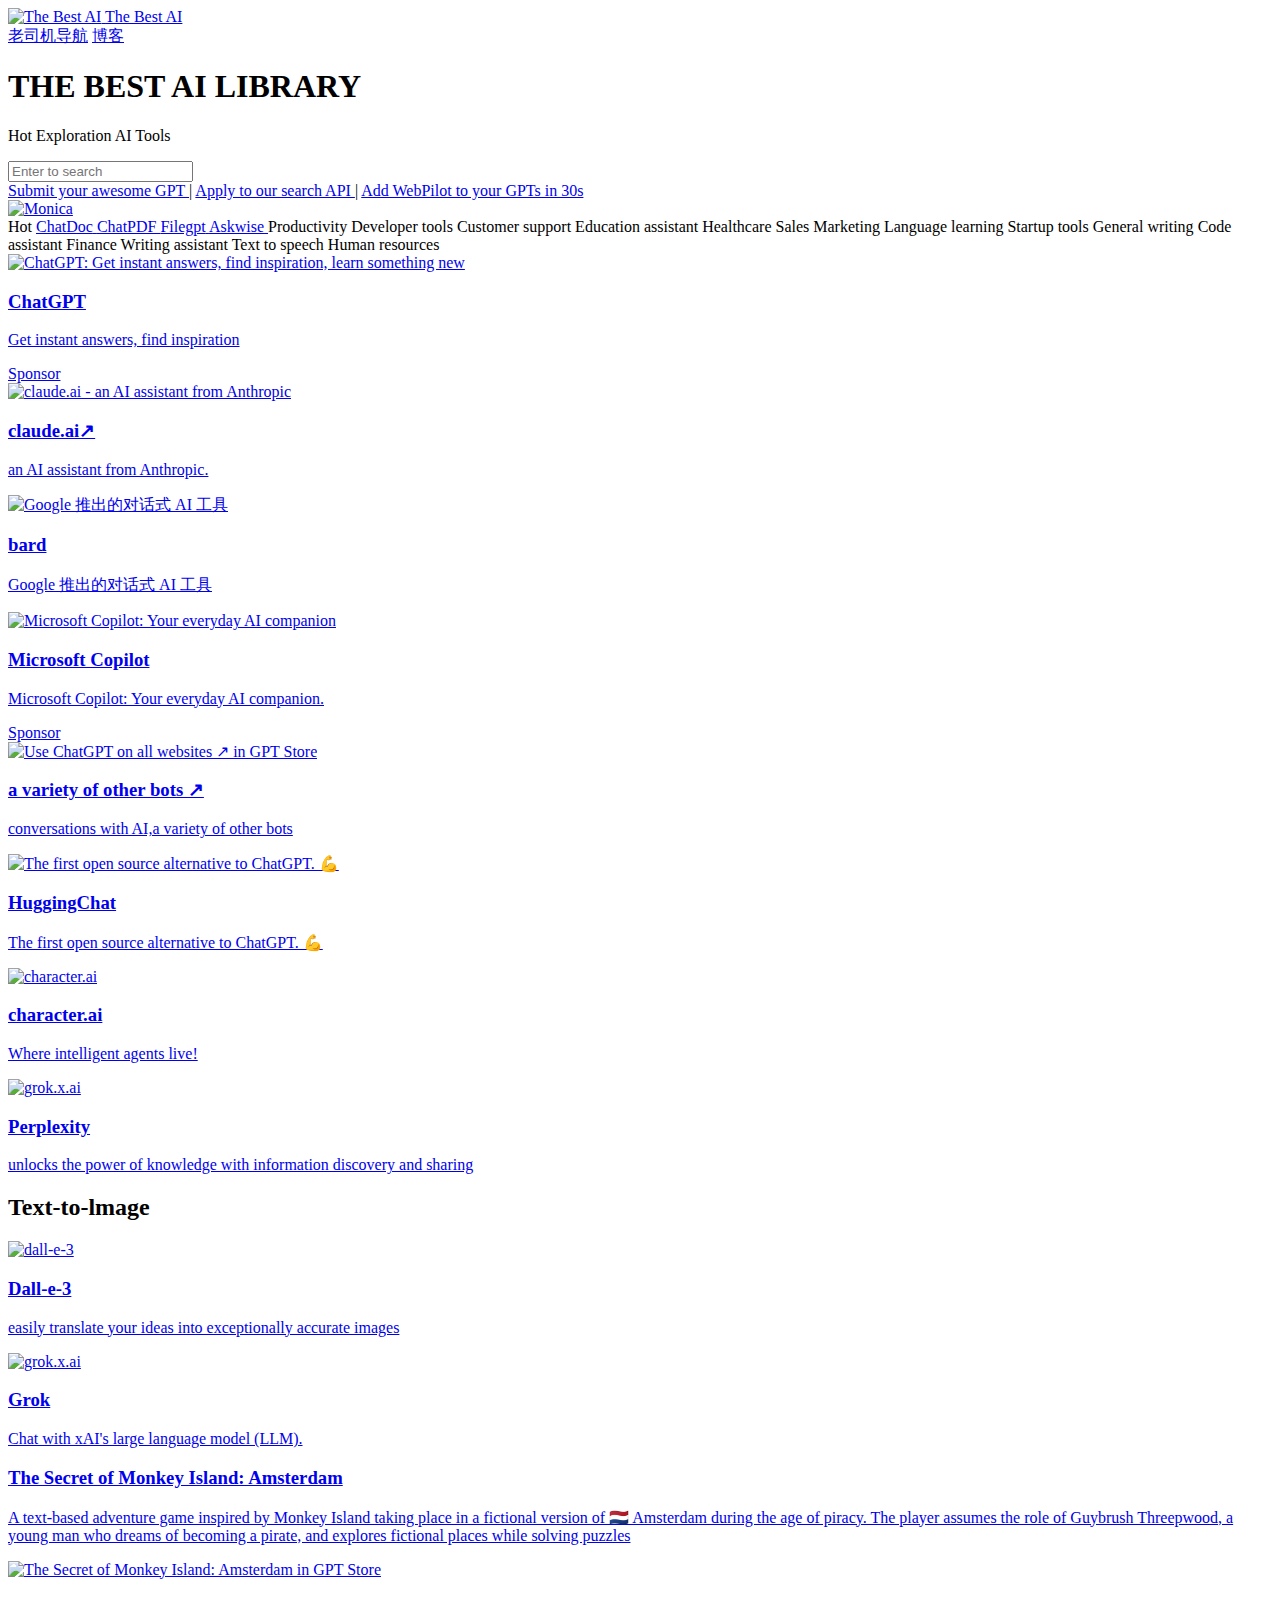
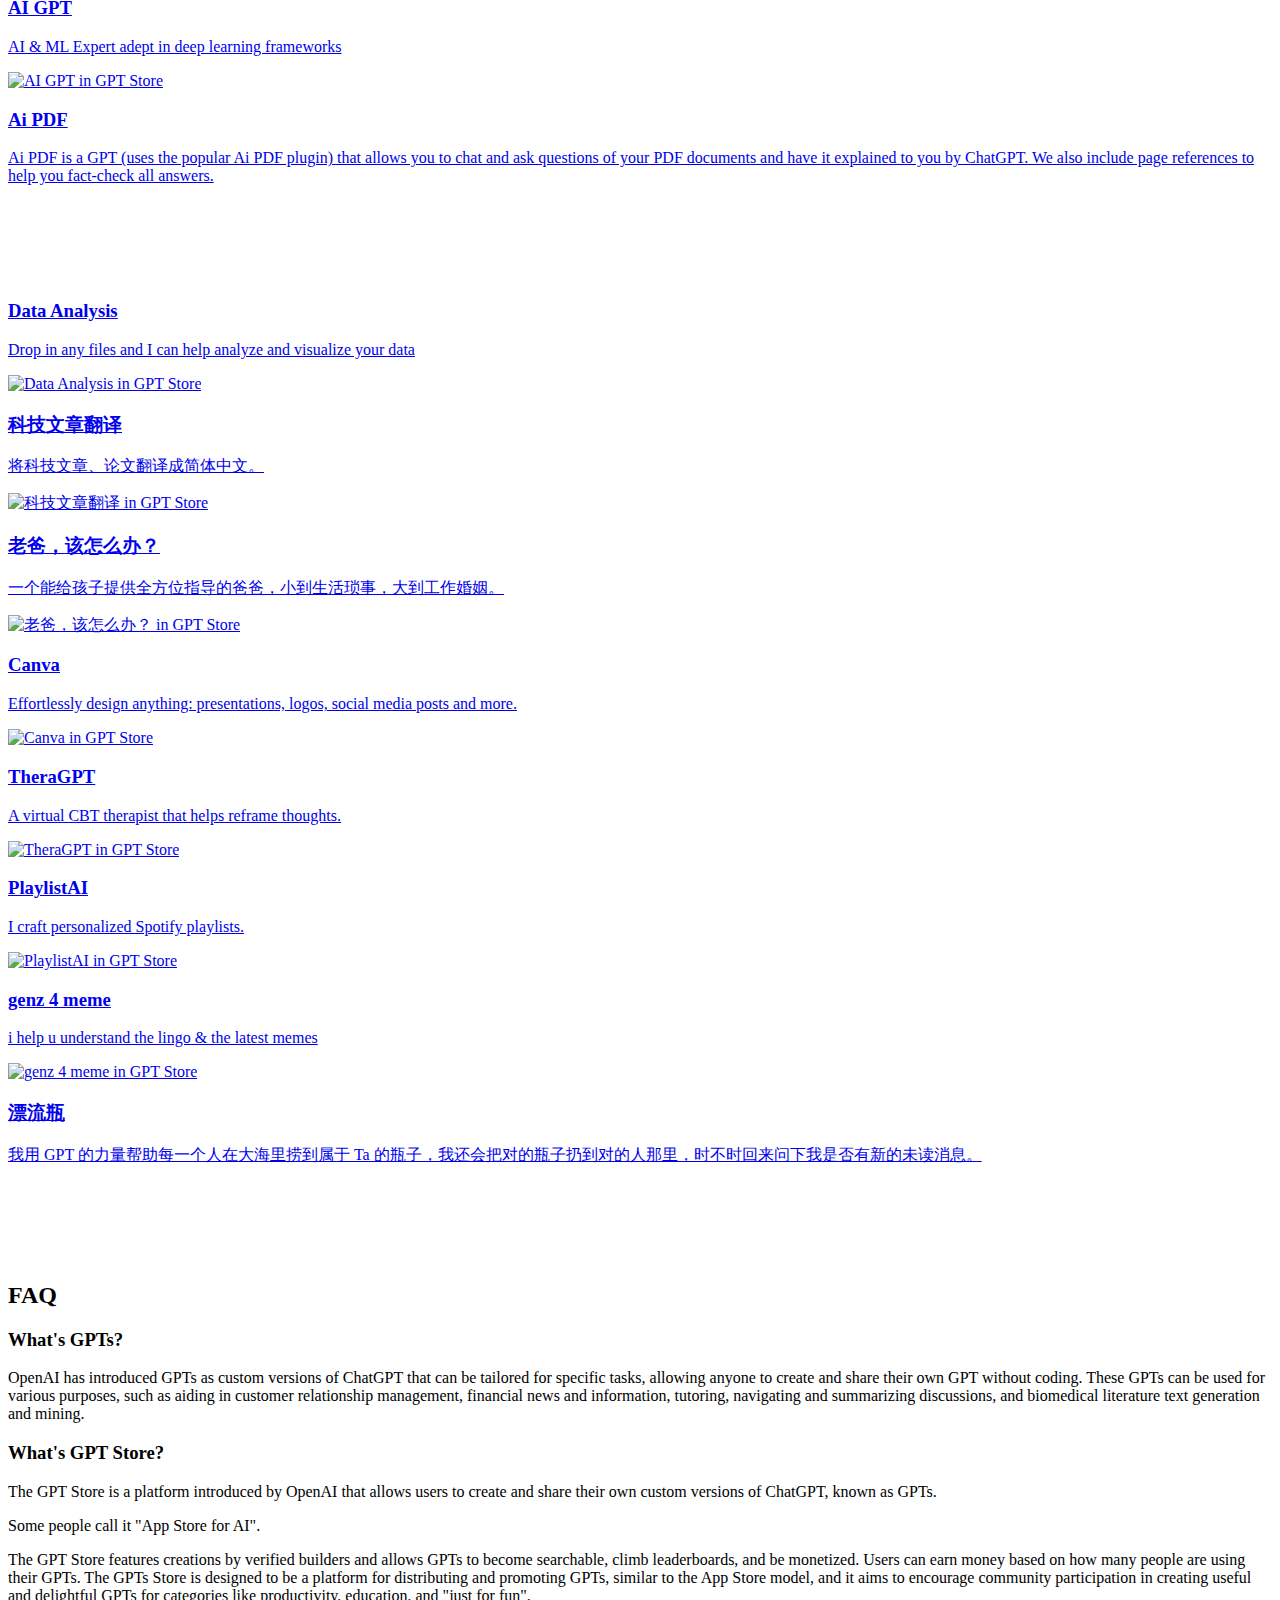
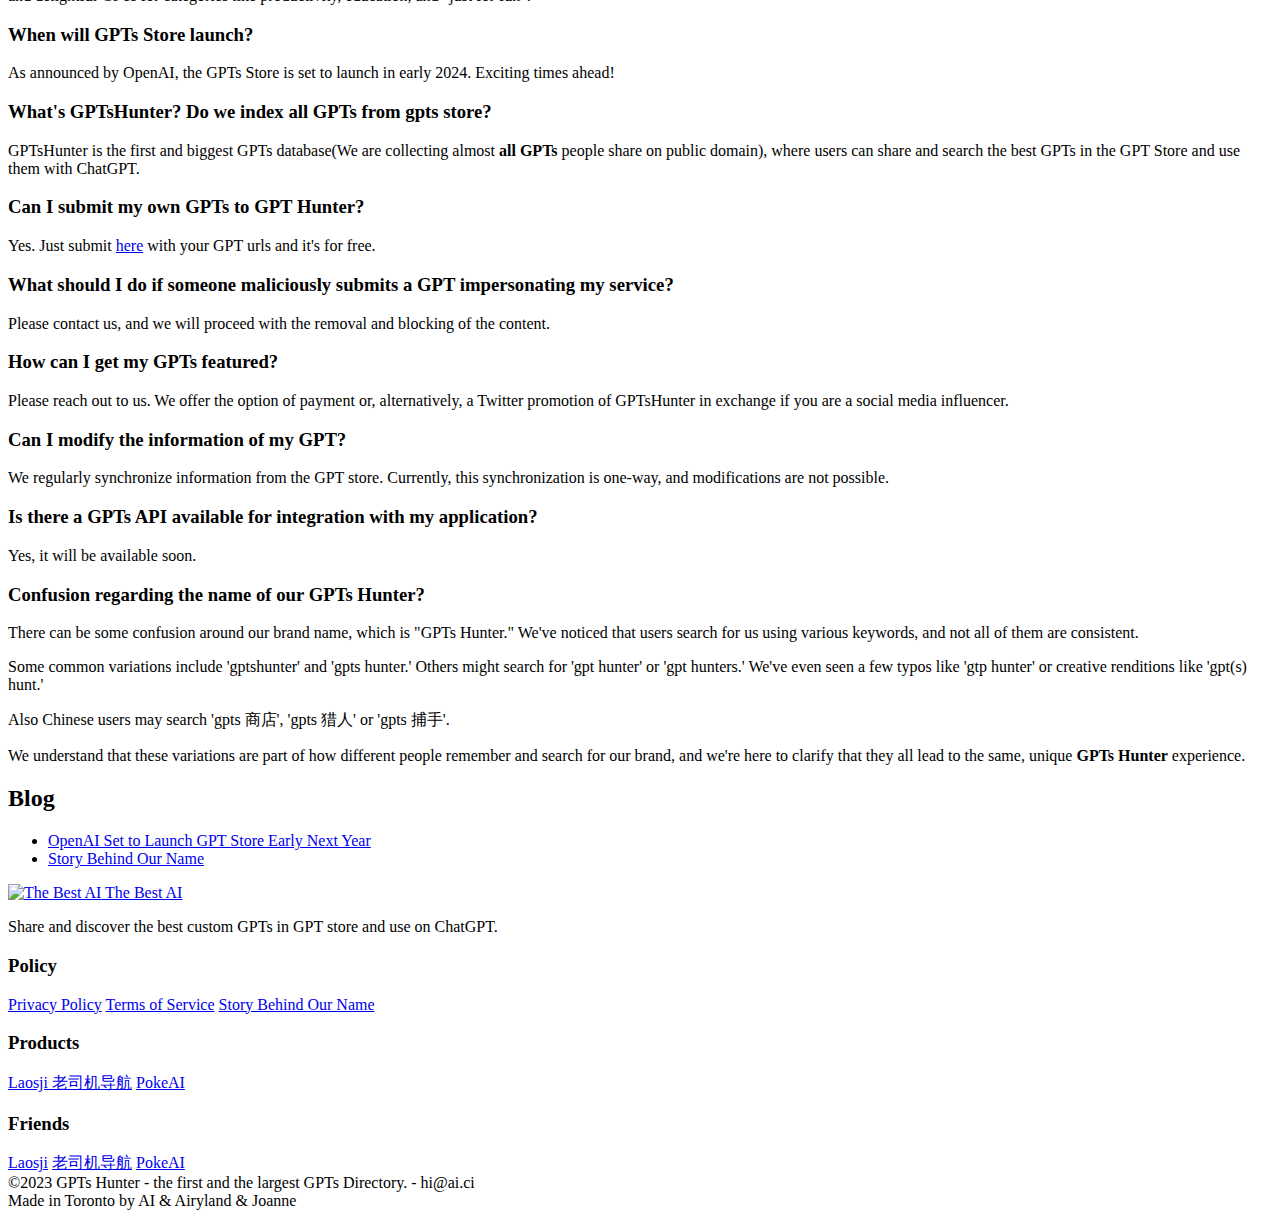
==== commit eb52d77a: "Update index.html" ====
--- a/index.html
+++ b/index.html
@@ -19,7 +19,7 @@
 <meta content="The Best AI Hunter is the first and biggest AI directory. With LAOSJI, you can share and discover the best AI" property="og:description">
 <meta content="The Best AI: Discover AI tools, Find the best AI of 2024" name="twitter:title">
 <meta content="The Best AI is the first and biggest AI directory. With laosji, you can share and discover the best AI" name="twitter:description">
-<link rel="stylesheet" href="laosji/entry.7c67860d.css">
+<link rel="stylesheet" href="https://www.itianxia.cn/entry.7c67860d.css">
 <link rel="prefetch" as="image" type="image/png" href="laosji/logo.7343b671.png">  
 <script async src="https://pagead2.googlesyndication.com/pagead/js/adsbygoogle.js?client=ca-pub-3281954914625230" crossorigin="anonymous"></script>
 </head>
@@ -110,10 +110,14 @@
                       <span class="inline-flex shrink-0 items-center justify-center gap-1 text-center font-bc-medium transition px-4 py-[7px] text-sm border-0 bg-white text-moderate cursor-pointer hover:text-primary rounded-2xl bc-tag-select__item bc-tag">
                       <!--[--><!----><!--]--><!--[--> ChatPDF <!--]--><!--[--><!--]--></span>
                     </a>
+                    <a href="https://filegpt.app/" target=_blank" title="filegpt">
                       <span class="inline-flex shrink-0 items-center justify-center gap-1 text-center font-bc-medium transition px-4 py-[7px] text-sm border-0 bg-white text-moderate cursor-pointer hover:text-primary rounded-2xl bc-tag-select__item bc-tag">
-                        <!--[--><!----><!--]--><!--[-->中文<!--]--><!--[--><!--]--></span>
-                        <span class="inline-flex shrink-0 items-center justify-center gap-1 text-center font-bc-medium transition px-4 py-[7px] text-sm border-0 bg-white text-moderate cursor-pointer hover:text-primary rounded-2xl bc-tag-select__item bc-tag">
-                          <!--[--><!----><!--]--><!--[-->日本語<!--]--><!--[--><!--]--></span>
+                      <!--[--><!----><!--]--><!--[-->Filegpt<!--]--><!--[--><!--]--></span>
+                    </a>
+                    <a href="https://askwise.ai/" target=_blank" title="askwise">
+                      <span class="inline-flex shrink-0 items-center justify-center gap-1 text-center font-bc-medium transition px-4 py-[7px] text-sm border-0 bg-white text-moderate cursor-pointer hover:text-primary rounded-2xl bc-tag-select__item bc-tag">
+                      <!--[--><!----><!--]--><!--[-->Askwise<!--]--><!--[--><!--]--></span>
+                    </a>
                         <span class="inline-flex shrink-0 items-center justify-center gap-1 text-center font-bc-medium transition px-4 py-[7px] text-sm border-0 bg-white text-moderate cursor-pointer hover:text-primary rounded-2xl bc-tag-select__item bc-tag">
                           <!--[--><!----><!--]--><!--[-->Productivity<!--]--><!--[--><!--]-->
                         </span>
@@ -233,7 +237,32 @@
                                     <p class="mt-0.5 text-zinc-500 text-md line-clamp-2">Where intelligent agents live!</p>
                                   </div>
                                 </a>
-                                <a target="_blank" class="group relative flex gap-3 rounded-2xl bg-white p-5" href="https://grok.x.ai/" title="Chat with xAI's large language model (LLM).">
+
+                                <a target="_blank" class="group relative flex gap-3 rounded-2xl bg-white p-5" href="https://www.perplexity.ai/" title="perplexity.ai">
+                                    <!---->
+                                  <img alt="grok.x.ai" class="shrink-0 overflow-hidden bg-base object-cover rounded-full bc-avatar" src="https://www.perplexity.ai/favicon.ico" style="width: 80px; height: 80px;">
+                                  <div class="min-w-0 flex-1">
+                                      <h3 class="text-zinc-900 transition group-hover:text-orange-500 text-lg font-semibold"> Perplexity </h3>
+                                      <p class="mt-0.5 text-zinc-500 text-md line-clamp-2"> unlocks the power of knowledge with information discovery and sharing</p>
+                                    </div>
+                                    </a>
+                      </div>
+                    </section>
+                        <section class="wrapper">
+                         <article class="prose prose-zinc">
+                                  <h2 class="my-6"> Text-to-lmage </h2>
+                         </article>
+                          <div class="grid grid-cols-1 gap-5 md:grid-cols-2 lg:grid-cols-3"><!--[-->
+                                    <a target="_blank" class="group relative flex gap-3 rounded-2xl bg-white p-5" href="https://openai.com/dall-e-3" title="dall-e-3">
+                                      <!---->
+                                      <img alt="dall-e-3" class="shrink-0 overflow-hidden bg-base object-cover rounded-full bc-avatar" src="https://raw.githubusercontent.com/laosji/img/main/img/dell%603.png" style="width: 80px; height: 80px;">
+                                      <div class="min-w-0 flex-1">
+                                        <h3 class="text-zinc-900 transition group-hover:text-orange-500 text-lg font-semibold"> Dall-e-3</h3>
+                                        <p class="mt-0.5 text-zinc-500 text-md line-clamp-2">easily translate your ideas into exceptionally accurate images</p>
+                                      </div>
+                                     </a>
+
+                                    <a target="_blank" class="group relative flex gap-3 rounded-2xl bg-white p-5" href="https://grok.x.ai/" title="Chat with xAI's large language model (LLM).">
                                     <!---->
                                   <img alt="grok.x.ai" class="shrink-0 overflow-hidden bg-base object-cover rounded-full bc-avatar" src="https://grok.x.ai/icon.svg?d65339b5a4ca8d6f" style="width: 80px; height: 80px;">
                                   <div class="min-w-0 flex-1">
@@ -241,21 +270,6 @@
                                       <p class="mt-0.5 text-zinc-500 text-md line-clamp-2">Chat with xAI's large language model (LLM).</p>
                                     </div>
                                     </a>
-                      </div>
-                    </section>
-                        <section class="wrapper">
-                         <article class="prose prose-zinc">
-                                  <h2 class="my-6"> Top 100 GPTs order by Traffic </h2>
-                         </article>
-                          <div class="grid grid-cols-1 gap-5 md:grid-cols-2 lg:grid-cols-3"><!--[-->
-                                    <a target="_blank" class="group relative flex gap-3 rounded-2xl bg-white p-5" href="/gpt-store/MzAyNzIwMTQxOTI5MGMzNDAw" title="@levelsio">
-                                      <!---->
-                                      <div class="min-w-0 flex-1">
-                                        <h3 class="text-zinc-900 transition group-hover:text-orange-500 text-lg font-semibold"> @levelsio</h3>
-                                        <p class="mt-0.5 text-zinc-500 text-md line-clamp-2">Talk with @levelsio on ChatGPT. Ask any question you want about building your own startup, digital nomading, remote work and whatever else you'd like to ask. Trained on all of my podcasts, interviews, blog posts and tweets!</p>
-                                      </div>
-                                      <div class="shrink-0 overflow-hidden bg-base object-cover rounded-full bc-avatar" style="width: 80px; height: 80px;"></div>
-                                      </a>
                                       <a target="_blank" class="group relative flex gap-3 rounded-2xl bg-white p-5" href="/gpt-store/MDMzYjBlMjU1MTEwMzYzNTU5" title="The Secret of Monkey Island: Amsterdam">
                                         <!---->
                                         <div class="min-w-0 flex-1">
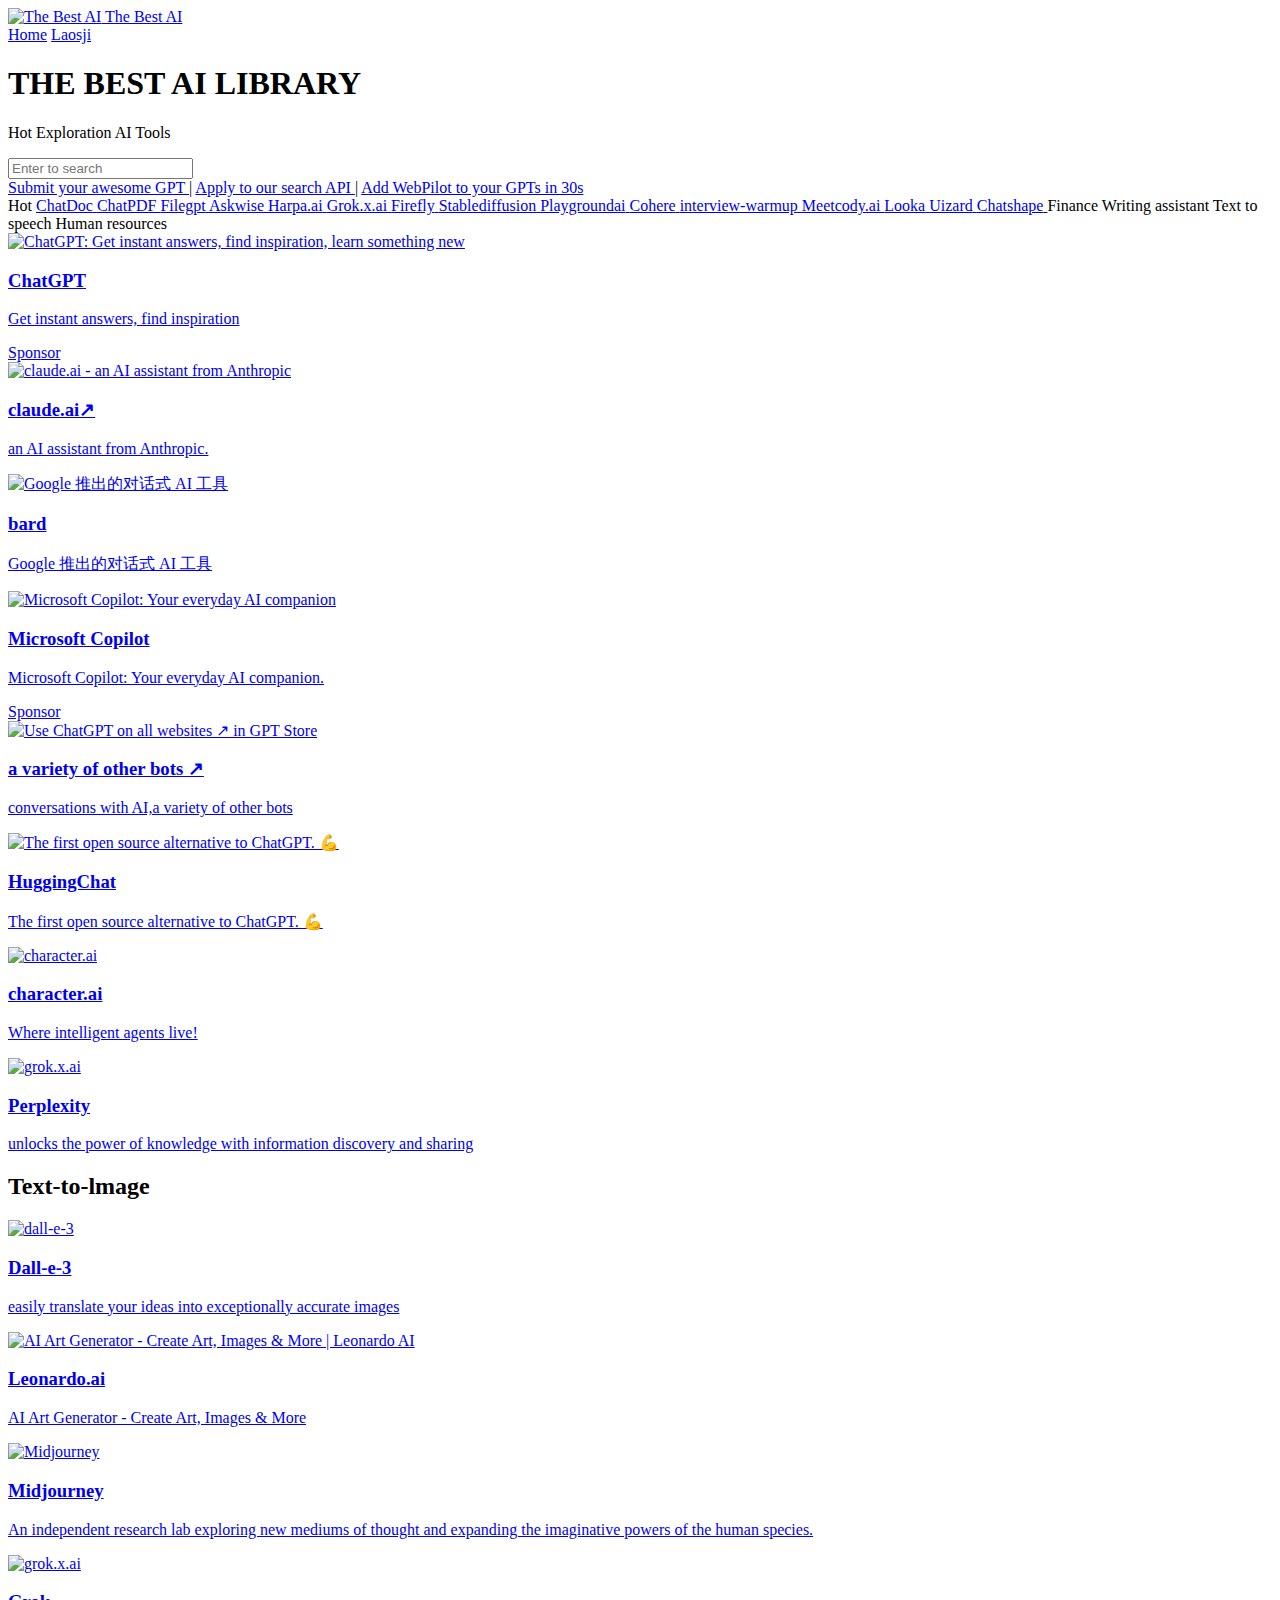
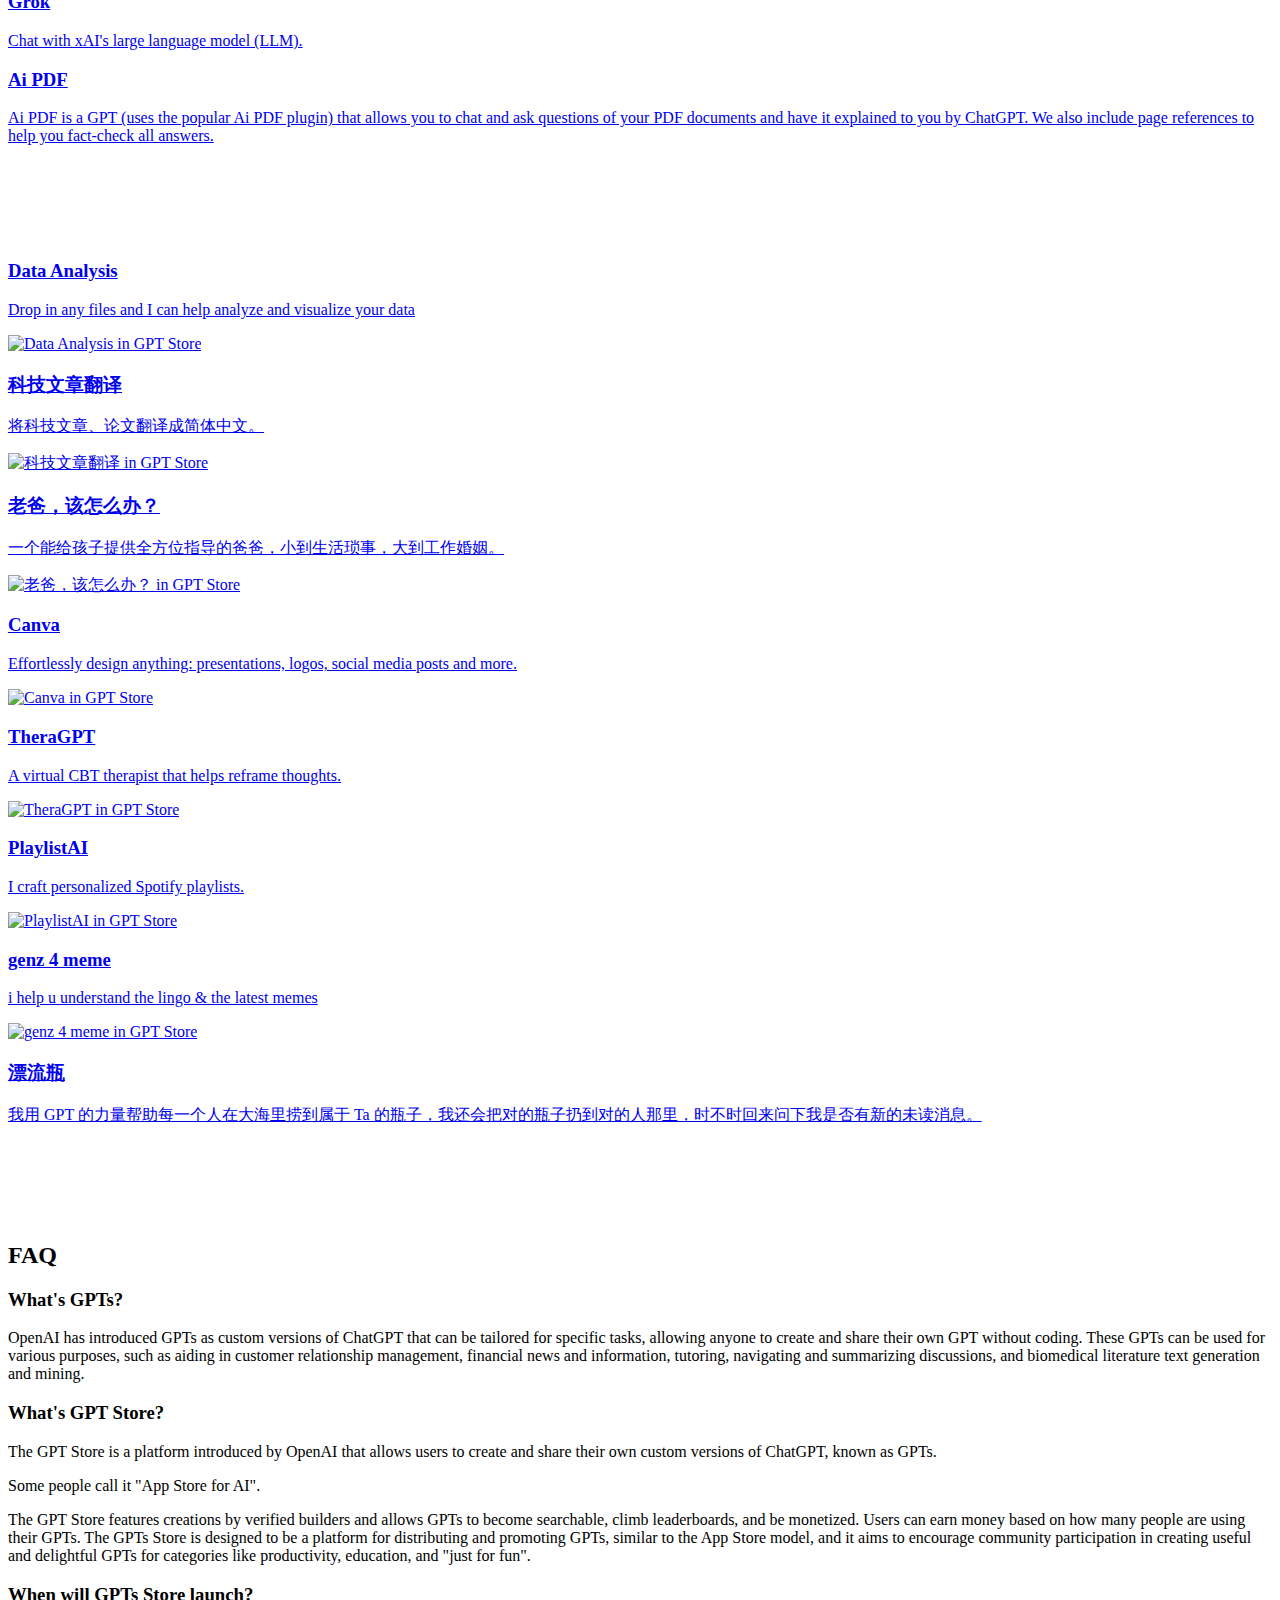
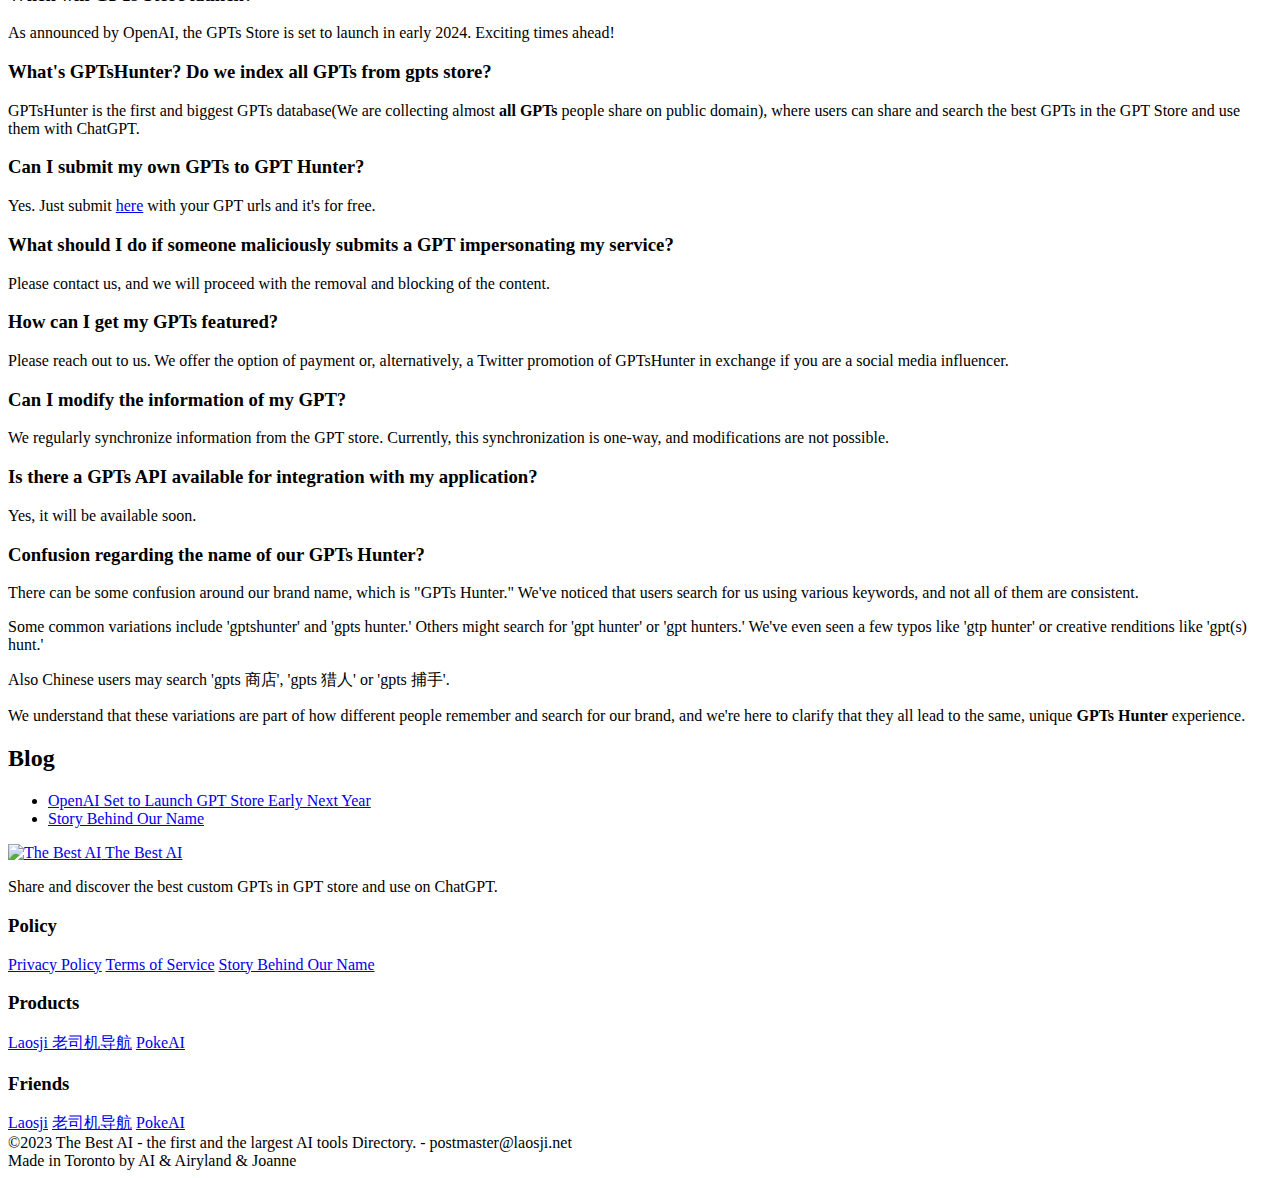
==== commit aabc745e: "Update index.html" ====
--- a/index.html
+++ b/index.html
@@ -34,8 +34,8 @@
       </a>
     <nav class="flex items-center gap-6 sm:gap-8">
       <!--[-->
-      <a target="_blank" class="text-zinc-500 hover:text-zinc-700" href="https://www.itianxia.cn" title="Feed">老司机导航</a>
-      <a target="_blank" class="text-zinc-500 hover:text-zinc-700" href="https://www.laosji.net" title="Gemini Pro Chat">博客</a>
+      <a target="_blank" class="text-zinc-500 hover:text-zinc-700" href="https://www.laosji.net" title="Gemini Pro Chat">Home</a>
+      <a target="_blank" class="text-zinc-500 hover:text-zinc-700" href="https://www.itianxia.cn" title="Feed">Laosji</a>
       <!--]-->
     </nav>
   </div>
@@ -88,8 +88,8 @@
                       <span class="hidden text-zinc-200 md:block"> | </span>
                       <a class="hidden text-sm text-orange-500 transition hover:text-orange-600 md:inline-flex" href="https://gpts.webpilot.ai/" target="_blank"> Add WebPilot to your GPTs in 30s </a>
                     </div>
-                    <a class="mt-6 inline-flex" href="/" target="_blank" title="Monica">
-                        <img alt="Monica" src="/" style="max-height:80px;"></a>
+                     <!-- <a class="mt-6 inline-flex" href="/" target="_blank" title="Monica">
+                        <img alt="Monica" src="/" style="max-height:80px;"></a> -->
                       </div>
                     </div>
                   </div>
@@ -118,38 +118,60 @@
                       <span class="inline-flex shrink-0 items-center justify-center gap-1 text-center font-bc-medium transition px-4 py-[7px] text-sm border-0 bg-white text-moderate cursor-pointer hover:text-primary rounded-2xl bc-tag-select__item bc-tag">
                       <!--[--><!----><!--]--><!--[-->Askwise<!--]--><!--[--><!--]--></span>
                     </a>
-                        <span class="inline-flex shrink-0 items-center justify-center gap-1 text-center font-bc-medium transition px-4 py-[7px] text-sm border-0 bg-white text-moderate cursor-pointer hover:text-primary rounded-2xl bc-tag-select__item bc-tag">
-                          <!--[--><!----><!--]--><!--[-->Productivity<!--]--><!--[--><!--]-->
-                        </span>
-                        <span class="inline-flex shrink-0 items-center justify-center gap-1 text-center font-bc-medium transition px-4 py-[7px] text-sm border-0 bg-white text-moderate cursor-pointer hover:text-primary rounded-2xl bc-tag-select__item bc-tag">
-                          <!--[--><!----><!--]--><!--[-->Developer tools<!--]--><!--[--><!--]-->
-                        </span>
-                        <span class="inline-flex shrink-0 items-center justify-center gap-1 text-center font-bc-medium transition px-4 py-[7px] text-sm border-0 bg-white text-moderate cursor-pointer hover:text-primary rounded-2xl bc-tag-select__item bc-tag">
-                          <!--[--><!----><!--]--><!--[-->Customer support<!--]--><!--[--><!--]-->
-                        </span>
-                        <span class="inline-flex shrink-0 items-center justify-center gap-1 text-center font-bc-medium transition px-4 py-[7px] text-sm border-0 bg-white text-moderate cursor-pointer hover:text-primary rounded-2xl bc-tag-select__item bc-tag">
-                          <!--[--><!----><!--]--><!--[-->Education assistant<!--]--><!--[--><!--]-->
-                        </span>
-                        <span class="inline-flex shrink-0 items-center justify-center gap-1 text-center font-bc-medium transition px-4 py-[7px] text-sm border-0 bg-white text-moderate cursor-pointer hover:text-primary rounded-2xl bc-tag-select__item bc-tag">
-                          <!--[--><!----><!--]--><!--[-->Healthcare<!--]--><!--[--><!--]--></span>
-                        <span class="inline-flex shrink-0 items-center justify-center gap-1 text-center font-bc-medium transition px-4 py-[7px] text-sm border-0 bg-white text-moderate cursor-pointer hover:text-primary rounded-2xl bc-tag-select__item bc-tag">
-                          <!--[--><!----><!--]--><!--[-->Sales<!--]--><!--[--><!--]-->
-                        </span>
-                        <span class="inline-flex shrink-0 items-center justify-center gap-1 text-center font-bc-medium transition px-4 py-[7px] text-sm border-0 bg-white text-moderate cursor-pointer hover:text-primary rounded-2xl bc-tag-select__item bc-tag">
-                          <!--[--><!----><!--]--><!--[-->Marketing<!--]--><!--[--><!--]-->
-                        </span>
-                        <span class="inline-flex shrink-0 items-center justify-center gap-1 text-center font-bc-medium transition px-4 py-[7px] text-sm border-0 bg-white text-moderate cursor-pointer hover:text-primary rounded-2xl bc-tag-select__item bc-tag">
-                          <!--[--><!----><!--]--><!--[-->Language learning<!--]--><!--[--><!--]-->
-                        </span>
-                        <span class="inline-flex shrink-0 items-center justify-center gap-1 text-center font-bc-medium transition px-4 py-[7px] text-sm border-0 bg-white text-moderate cursor-pointer hover:text-primary rounded-2xl bc-tag-select__item bc-tag">
-                          <!--[--><!----><!--]--><!--[-->Startup tools<!--]--><!--[--><!--]-->
-                        </span>
-                        <span class="inline-flex shrink-0 items-center justify-center gap-1 text-center font-bc-medium transition px-4 py-[7px] text-sm border-0 bg-white text-moderate cursor-pointer hover:text-primary rounded-2xl bc-tag-select__item bc-tag">
-                          <!--[--><!----><!--]--><!--[-->General writing<!--]--><!--[--><!--]-->
-                        </span>
-                        <span class="inline-flex shrink-0 items-center justify-center gap-1 text-center font-bc-medium transition px-4 py-[7px] text-sm border-0 bg-white text-moderate cursor-pointer hover:text-primary rounded-2xl bc-tag-select__item bc-tag">
-                          <!--[--><!----><!--]--><!--[-->Code assistant<!--]--><!--[--><!--]-->
-                        </span>
+                    <a href="https://harpa.ai/" target=_blank" title="Harpa.ai">
+                       <span class="inline-flex shrink-0 items-center justify-center gap-1 text-center font-bc-medium transition px-4 py-[7px] text-sm border-0 bg-white text-moderate cursor-pointer hover:text-primary rounded-2xl bc-tag-select__item bc-tag">
+                          <!--[--><!----><!--]--><!--[-->Harpa.ai<!--]--><!--[--><!--]-->
+                        </span>
+                    </a>   
+                    <a href="https://grok.x.ai/" target=_blank" title="Grok.x.ai">
+                      <span class="inline-flex shrink-0 items-center justify-center gap-1 text-center font-bc-medium transition px-4 py-[7px] text-sm border-0 bg-white text-moderate cursor-pointer hover:text-primary rounded-2xl bc-tag-select__item bc-tag">
+                          <!--[--><!----><!--]--><!--[--> Grok.x.ai <!--]--><!--[--><!--]-->
+                        </span>
+                    </a>
+                    <a href="https://firefly.adobe.com/" target=_blank" title="Firefly">
+                      <span class="inline-flex shrink-0 items-center justify-center gap-1 text-center font-bc-medium transition px-4 py-[7px] text-sm border-0 bg-white text-moderate cursor-pointer hover:text-primary rounded-2xl bc-tag-select__item bc-tag">
+                          <!--[--><!----><!--]--><!--[-->Firefly<!--]--><!--[--><!--]-->
+                        </span>
+                    </a>
+                    <a href="https://stablediffusionweb.com/" target=_blank" title="Stablediffusion">
+                         <span class="inline-flex shrink-0 items-center justify-center gap-1 text-center font-bc-medium transition px-4 py-[7px] text-sm border-0 bg-white text-moderate cursor-pointer hover:text-primary rounded-2xl bc-tag-select__item bc-tag">
+                         <!--[--><!----><!--]--><!--[-->Stablediffusion<!--]--><!--[--><!--]-->
+                         </span>
+                    </a> 
+                    <a href="https://playgroundai.com/" target=_blank" title="playgroundai">
+                        <span class="inline-flex shrink-0 items-center justify-center gap-1 text-center font-bc-medium transition px-4 py-[7px] text-sm border-0 bg-white text-moderate cursor-pointer hover:text-primary rounded-2xl bc-tag-select__item bc-tag">
+                        <!--[--><!----><!--]--><!--[-->Playgroundai<!--]--><!--[--><!--]--></span>
+                    </a>
+                    <a href="https://cohere.com/" target=_blank" title="cohere">
+                        <span class="inline-flex shrink-0 items-center justify-center gap-1 text-center font-bc-medium transition px-4 py-[7px] text-sm border-0 bg-white text-moderate cursor-pointer hover:text-primary rounded-2xl bc-tag-select__item bc-tag">
+                          <!--[--><!----><!--]--><!--[-->Cohere<!--]--><!--[--><!--]-->
+                        </span>
+                    </a>   
+                    <a href="https://grow.google/certificates/interview-warmup/" target=_blank" title="interview-warmup">
+                         <span class="inline-flex shrink-0 items-center justify-center gap-1 text-center font-bc-medium transition px-4 py-[7px] text-sm border-0 bg-white text-moderate cursor-pointer hover:text-primary rounded-2xl bc-tag-select__item bc-tag">
+                          <!--[--><!----><!--]--><!--[-->interview-warmup<!--]--><!--[--><!--]-->
+                        </span>
+                    </a>    
+                    <a href="https://meetcody.ai/" target=_blank" title="meetcody">
+                        <span class="inline-flex shrink-0 items-center justify-center gap-1 text-center font-bc-medium transition px-4 py-[7px] text-sm border-0 bg-white text-moderate cursor-pointer hover:text-primary rounded-2xl bc-tag-select__item bc-tag">
+                          <!--[--><!----><!--]--><!--[--> Meetcody.ai <!--]--><!--[--><!--]-->
+                        </span>
+                    </a>    
+                    <a href="https://looka.com/" target=_blank" title="looka">
+                         <span class="inline-flex shrink-0 items-center justify-center gap-1 text-center font-bc-medium transition px-4 py-[7px] text-sm border-0 bg-white text-moderate cursor-pointer hover:text-primary rounded-2xl bc-tag-select__item bc-tag">
+                          <!--[--><!----><!--]--><!--[-->Looka<!--]--><!--[--><!--]-->
+                        </span>
+                    </a>    
+                    <a href="https://uizard.io/" target=_blank" title="uizard">
+                        <span class="inline-flex shrink-0 items-center justify-center gap-1 text-center font-bc-medium transition px-4 py-[7px] text-sm border-0 bg-white text-moderate cursor-pointer hover:text-primary rounded-2xl bc-tag-select__item bc-tag">
+                          <!--[--><!----><!--]--><!--[-->Uizard<!--]--><!--[--><!--]-->
+                        </span>
+                    </a>    
+                    <a href="https://www.chatshape.com/" target=_blank" title="chatshape">
+                         <span class="inline-flex shrink-0 items-center justify-center gap-1 text-center font-bc-medium transition px-4 py-[7px] text-sm border-0 bg-white text-moderate cursor-pointer hover:text-primary rounded-2xl bc-tag-select__item bc-tag">
+                          <!--[--><!----><!--]--><!--[-->Chatshape<!--]--><!--[--><!--]-->
+                        </span>
+                    </a>   
                         <span class="inline-flex shrink-0 items-center justify-center gap-1 text-center font-bc-medium transition px-4 py-[7px] text-sm border-0 bg-white text-moderate cursor-pointer hover:text-primary rounded-2xl bc-tag-select__item bc-tag">
                           <!--[--><!----><!--]--><!--[-->Finance<!--]--><!--[--><!--]-->
                         </span>
@@ -170,7 +192,7 @@
                         <!----><!--[-->
                         <a target="_blank" class="group relative flex gap-3 rounded-2xl bg-white p-5" href="https://chat.openai.com/" title="ChatGPT">
                           <!---->
-                          <img alt="ChatGPT: Get instant answers, find inspiration, learn something new" class="shrink-0 overflow-hidden bg-base object-cover rounded-full bc-avatar" src="https://chat.openai.com/favicon.ico" style="width: 80px; height: 80px;">
+                          <img alt="ChatGPT: Get instant answers, find inspiration, learn something new" class="shrink-0 overflow-hidden bg-base object-cover rounded-full bc-avatar" src="https://raw.githubusercontent.com/laosji/img/main/img/chatgpt.png" style="width: 80px; height: 80px;">
                           <div class="min-w-0 flex-1">
                             <h3 class="text-zinc-900 transition group-hover:text-orange-500 text-lg font-semibold"> ChatGPT </h3>
                             <p class="mt-0.5 text-zinc-500 text-md line-clamp-2">Get instant answers, find inspiration</p>
@@ -240,7 +262,7 @@
 
                                 <a target="_blank" class="group relative flex gap-3 rounded-2xl bg-white p-5" href="https://www.perplexity.ai/" title="perplexity.ai">
                                     <!---->
-                                  <img alt="grok.x.ai" class="shrink-0 overflow-hidden bg-base object-cover rounded-full bc-avatar" src="https://www.perplexity.ai/favicon.ico" style="width: 80px; height: 80px;">
+                                  <img alt="grok.x.ai" class="shrink-0 overflow-hidden bg-base object-cover rounded-full bc-avatar" src="https://raw.githubusercontent.com/laosji/img/main/img/perplexity.ai.png" style="width: 80px; height: 80px;">
                                   <div class="min-w-0 flex-1">
                                       <h3 class="text-zinc-900 transition group-hover:text-orange-500 text-lg font-semibold"> Perplexity </h3>
                                       <p class="mt-0.5 text-zinc-500 text-md line-clamp-2"> unlocks the power of knowledge with information discovery and sharing</p>
@@ -261,31 +283,30 @@
                                         <p class="mt-0.5 text-zinc-500 text-md line-clamp-2">easily translate your ideas into exceptionally accurate images</p>
                                       </div>
                                      </a>
-
+                                      <a target="_blank" class="group relative flex gap-3 rounded-2xl bg-white p-5" href="https://leonardo.ai/" title="leonardo.ai">
+                                        <!---->
+                                        <img alt="AI Art Generator - Create Art, Images & More | Leonardo AI" class="shrink-0 overflow-hidden bg-base object-cover rounded-full bc-avatar" src="https://leonardo-cdn.b-cdn.net/wp-content/uploads/2023/07/logo-leonardo-ai.svg" style="width: 80px; height: 80px;">
+                                        <div class="min-w-0 flex-1">
+                                        <h3 class="text-zinc-900 transition group-hover:text-orange-500 text-lg font-semibold"> Leonardo.ai</h3>
+                                        <p class="mt-0.5 text-zinc-500 text-md line-clamp-2">AI Art Generator - Create Art, Images & More</p>
+                                      </div>
+                                      </a>
+                                      <a target="_blank" class="group relative flex gap-3 rounded-2xl bg-white p-5" href="https://www.midjourney.com/" title="midjourney">
+                                        <!---->
+                                        <img alt="Midjourney" class="shrink-0 overflow-hidden bg-base object-cover rounded-full bc-avatar" src="https://raw.githubusercontent.com/laosji/img/main/img/midjournrypng" style="width: 80px; height: 80px;">
+                                        <div class="min-w-0 flex-1">
+                                          <h3 class="text-zinc-900 transition group-hover:text-orange-500 text-lg font-semibold"> Midjourney </h3>
+                                          <p class="mt-0.5 text-zinc-500 text-md line-clamp-2">An independent research lab exploring new mediums of thought and expanding the imaginative powers of the human species.</p>
+                                        </div>
+                                      </a>
                                     <a target="_blank" class="group relative flex gap-3 rounded-2xl bg-white p-5" href="https://grok.x.ai/" title="Chat with xAI's large language model (LLM).">
                                     <!---->
-                                  <img alt="grok.x.ai" class="shrink-0 overflow-hidden bg-base object-cover rounded-full bc-avatar" src="https://grok.x.ai/icon.svg?d65339b5a4ca8d6f" style="width: 80px; height: 80px;">
-                                  <div class="min-w-0 flex-1">
+                                      <img alt="grok.x.ai" class="shrink-0 overflow-hidden bg-base object-cover rounded-full bc-avatar" src="https://grok.x.ai/icon.svg?d65339b5a4ca8d6f" style="width: 80px; height: 80px;">
+                                      <div class="min-w-0 flex-1">
                                       <h3 class="text-zinc-900 transition group-hover:text-orange-500 text-lg font-semibold"> Grok </h3>
                                       <p class="mt-0.5 text-zinc-500 text-md line-clamp-2">Chat with xAI's large language model (LLM).</p>
                                     </div>
-                                    </a>
-                                      <a target="_blank" class="group relative flex gap-3 rounded-2xl bg-white p-5" href="/gpt-store/MDMzYjBlMjU1MTEwMzYzNTU5" title="The Secret of Monkey Island: Amsterdam">
-                                        <!---->
-                                        <div class="min-w-0 flex-1">
-                                        <h3 class="text-zinc-900 transition group-hover:text-orange-500 text-lg font-semibold"> The Secret of Monkey Island: Amsterdam</h3>
-                                        <p class="mt-0.5 text-zinc-500 text-md line-clamp-2">A text-based adventure game inspired by Monkey Island taking place in a fictional version of 🇳🇱 Amsterdam during the age of piracy. The player assumes the role of Guybrush Threepwood, a young man who dreams of becoming a pirate, and explores fictional places while solving puzzles</p>
-                                      </div>
-                                      <img alt="The Secret of Monkey Island: Amsterdam in GPT Store" class="shrink-0 overflow-hidden bg-base object-cover rounded-full bc-avatar" src="https://files.oaiusercontent.com/file-ifmM6v6jbdL9NVQQjJu94jKR?se=2123-10-23T14%3A24%3A56Z&amp;sp=r&amp;sv=2021-08-06&amp;sr=b&amp;rscc=max-age%3D31536000%2C%20immutable&amp;rscd=attachment%3B%20filename%3DDALL%25C2%25B7E%25202023-11-16%252013.33.08%2520-%2520Close-up%2520portrait%2520in%2520pixel%2520art%2520style%2520of%2520a%2520grizzled%2520captain%252C%2520inspired%2520by%2520%2527The%2520Secret%2520of%2520Monkey%2520Island%2527%2520game%252C%2520set%2520in%2520a%2520tavern%2520in%2520Amsterdam.%2520The%2520captain%2520.png&amp;sig=UrUKp4CBnLBCS4A0808aU3TG1v6zY2DIyJj/scrM5E0%3D" style="width: 80px; height: 80px;">
-                                      </a>
-                                      <a target="_blank" class="group relative flex gap-3 rounded-2xl bg-white p-5" href="/gpt-store/MDAwNjIyMDUzYjA0MDUwMzNi" title="AI GPT">
-                                        <!---->
-                                        <div class="min-w-0 flex-1">
-                                          <h3 class="text-zinc-900 transition group-hover:text-orange-500 text-lg font-semibold"> AI GPT</h3>
-                                          <p class="mt-0.5 text-zinc-500 text-md line-clamp-2">AI &amp; ML Expert adept in deep learning frameworks</p>
-                                        </div>
-                                        <img alt="AI GPT in GPT Store" class="shrink-0 overflow-hidden bg-base object-cover rounded-full bc-avatar" src="https://files.oaiusercontent.com/file-RhW2XhvGhdCZyzR2MTiQX4Zq?se=2123-10-13T21%3A52%3A58Z&amp;sp=r&amp;sv=2021-08-06&amp;sr=b&amp;rscc=max-age%3D31536000%2C%20immutable&amp;rscd=attachment%3B%20filename%3Daa2f73a3-18da-47c5-866a-bdaf41acfcbd.png&amp;sig=B9Vd%2B47O9GM1oN%2B7I6UdPX%2BMX/qawR/WUiAFVwEbj1E%3D" style="width: 80px; height: 80px;">
-                                      </a>
+                                    </a>  
                                       <a target="_blank" class="group relative flex gap-3 rounded-2xl bg-white p-5" href="/gpt-store/Mzc1MzJhMjgzNDNiMzIwYjUx" title="Ai PDF">
                                           <!---->
                                           <div class="min-w-0 flex-1">
@@ -404,7 +425,7 @@
   </main>
 <footer class="bg-white px-4 py-12 sm:px-6 sm:py-16 lg:px-16"><div class="flex flex-col gap-10 lg:flex-row lg:justify-between">
   <div class="max-w-[320px]">
-    <a class="flex items-center gap-3" href="/" title="GPTsHunter">
+    <a class="flex items-center gap-3" href="/" title="The Best AI">
     <img alt="The Best AI" class="h-9 w-9" src="/laosji/logo.7343b671.png">
     <span class="text-lg font-semibold text-orange-500"> The Best AI </span>
     </a>
@@ -440,7 +461,7 @@
         </div>
       </div>
       <div class="mt-16 flex flex-col items-center gap-2 border-t border-zinc-100 pt-8 sm:flex-row sm:justify-between sm:gap-4">
-        <span class="text-xs text-zinc-500"> ©2023 GPTs Hunter - the first and the largest GPTs Directory. - <span>hi@ai.ci</span></span>
+        <span class="text-xs text-zinc-500"> ©2023 The Best AI - the first and the largest AI tools Directory. - <span>postmaster@laosji.net</span></span>
         <div class="text-xs text-zinc-500"> Made in Toronto by AI &amp; Airyland &amp; Joanne </div></div>
       </footer>
       <!--]-->
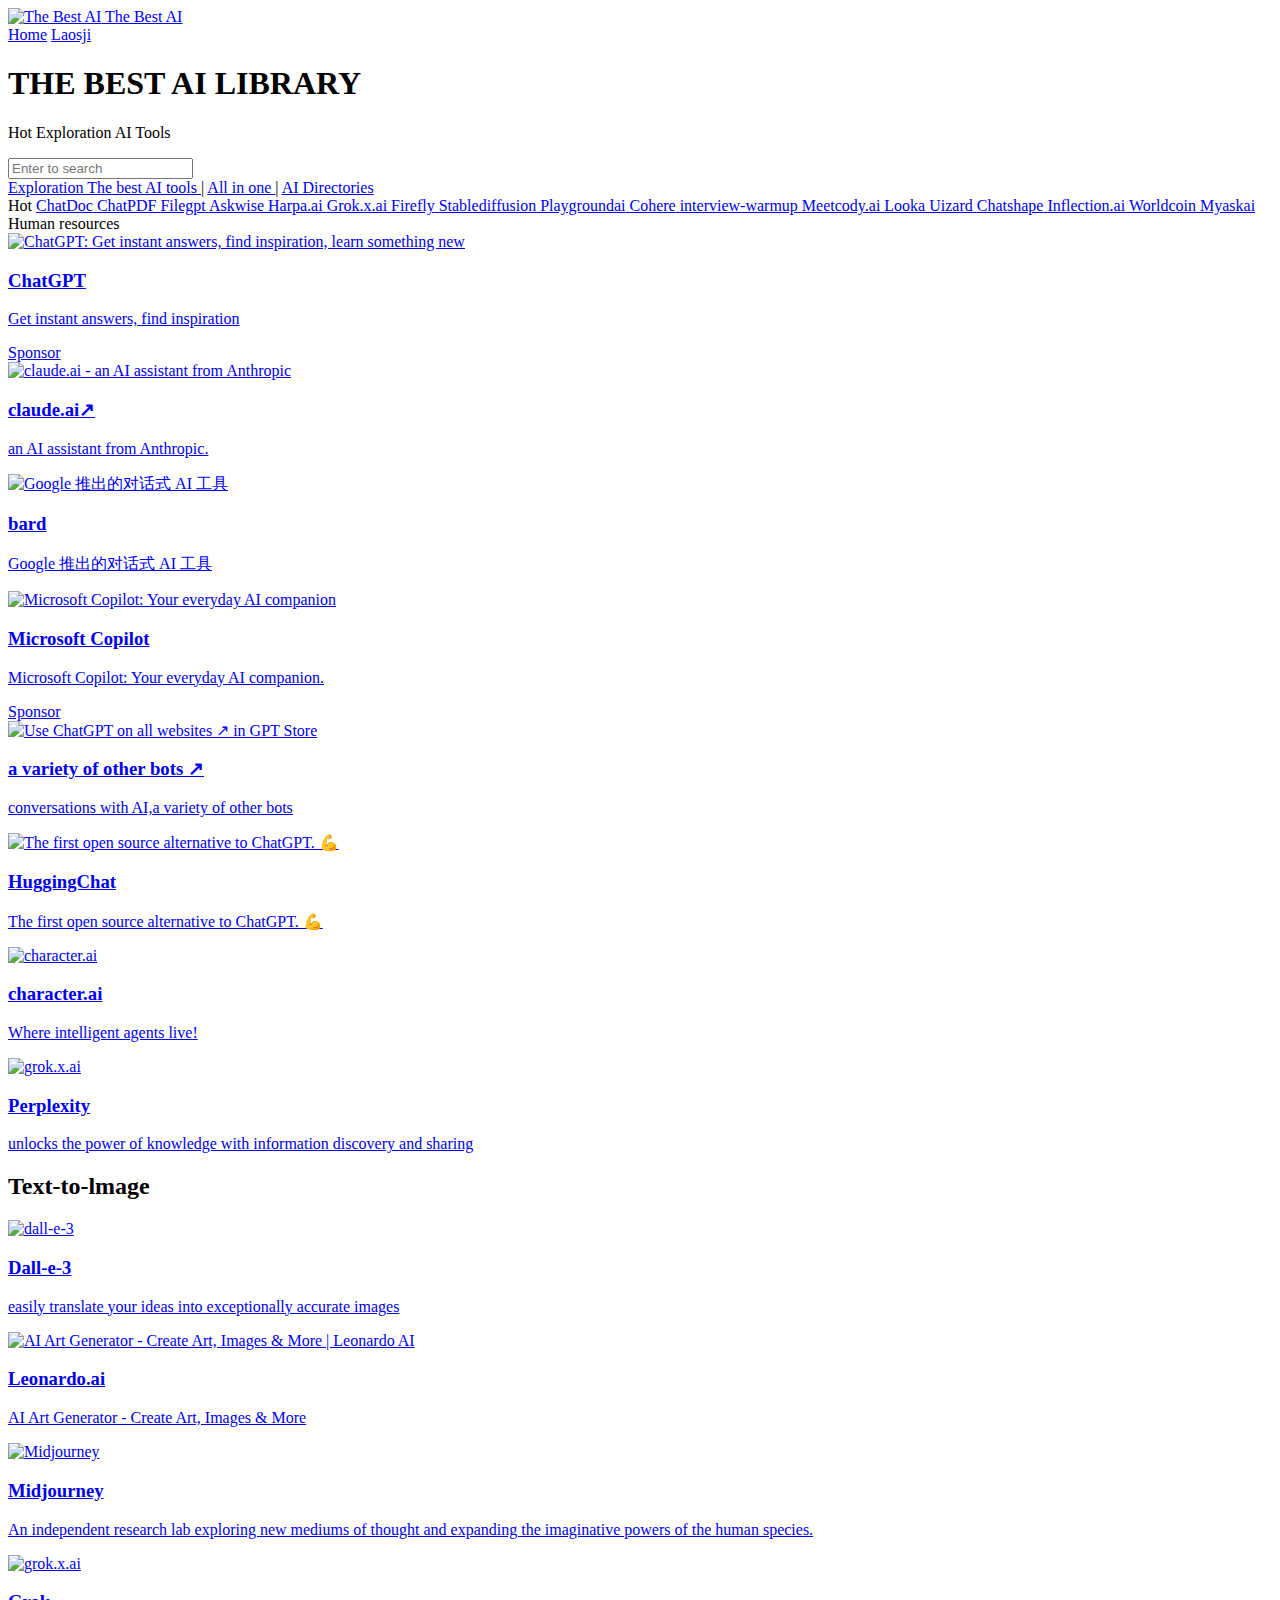
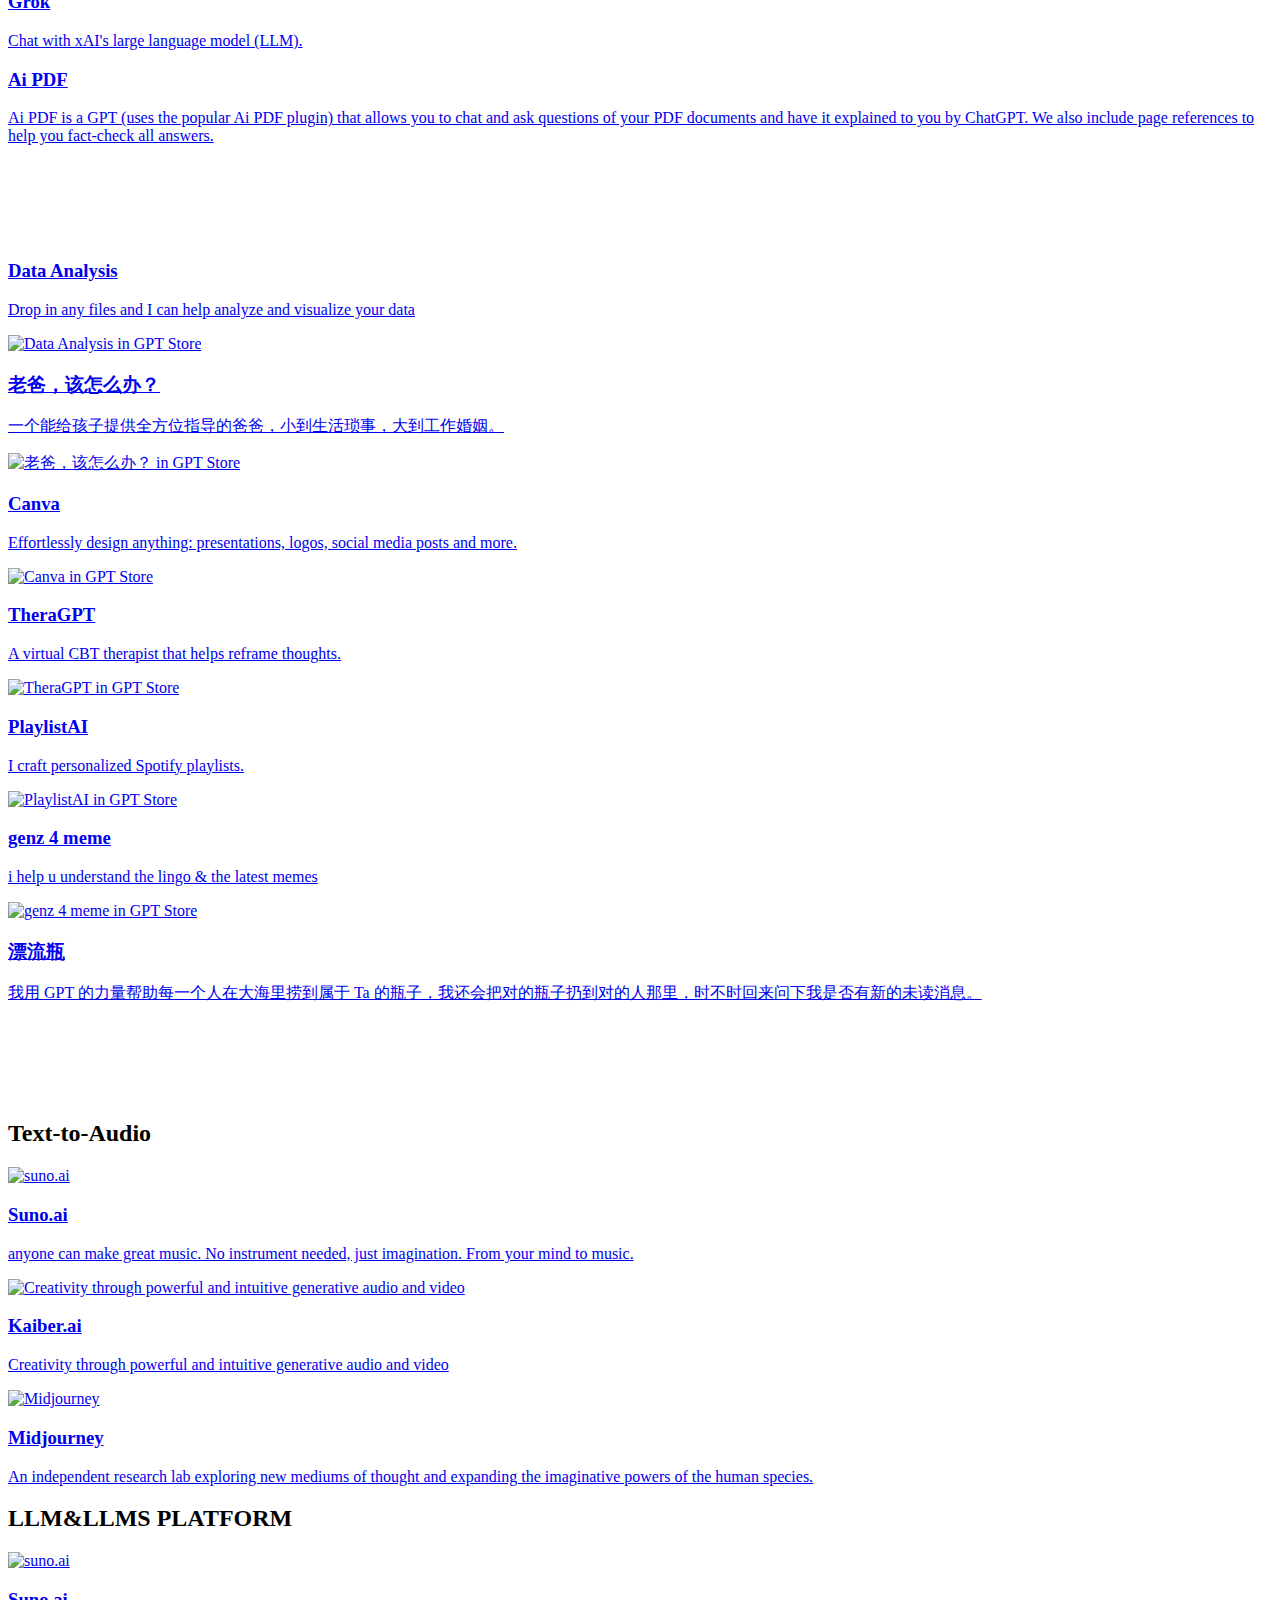
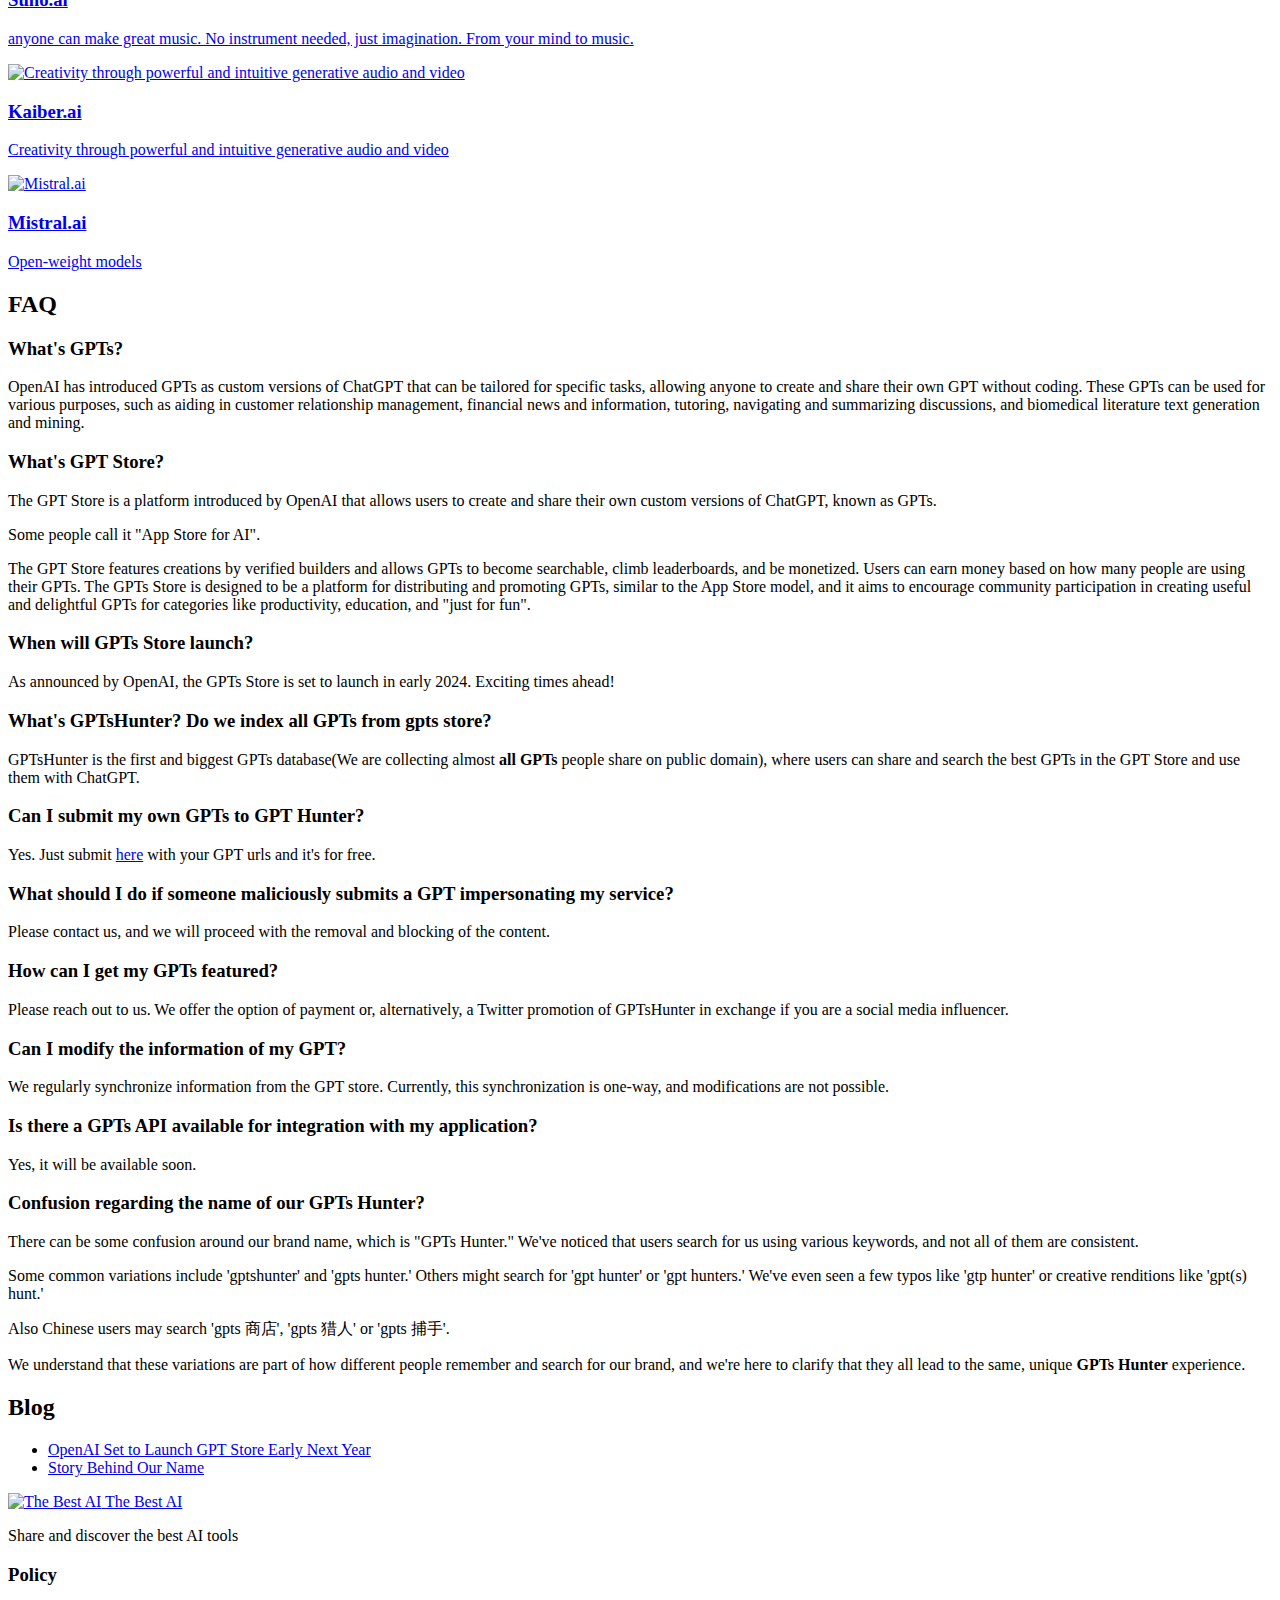
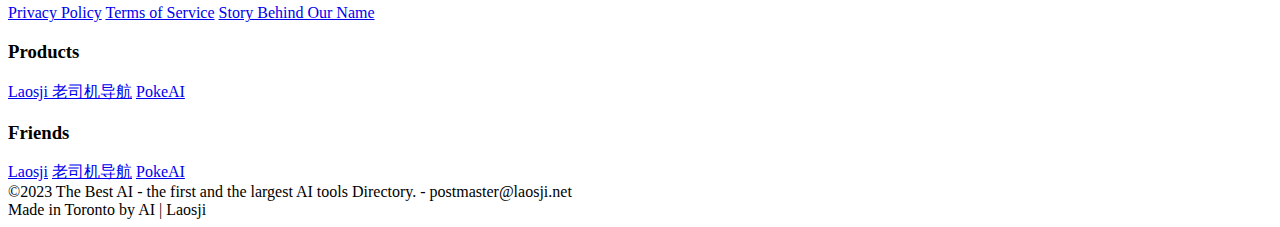
==== commit 3209953d: "Update index.html" ====
--- a/index.html
+++ b/index.html
@@ -82,11 +82,11 @@
                     <!---->
                   </div>
                   <div class="mt-4 flex flex-col gap-2 sm:flex-row sm:items-center sm:justify-center sm:gap-4 sm:px-3">
-                    <a class="text-sm text-zinc-500 transition hover:text-orange-500" href="https://www.gptshunter.com/submit-gpt" target="_blank"> Submit your awesome GPT </a>
+                    <a class="text-sm text-zinc-500 transition hover:text-orange-500" href="#" target="_blank"> Exploration The best AI tools </a>
                       <span class="hidden text-zinc-200 sm:block"> | </span>
-                      <a class="hidden text-sm text-zinc-500 transition hover:text-orange-500 sm:inline-flex" href="https://forms.gle/9KgGyjVgKk8WcuU96" target="_blank"> Apply to our search API </a>
+                      <a class="hidden text-sm text-zinc-500 transition hover:text-orange-500 sm:inline-flex" href="#" target="_blank"> All in one </a>
                       <span class="hidden text-zinc-200 md:block"> | </span>
-                      <a class="hidden text-sm text-orange-500 transition hover:text-orange-600 md:inline-flex" href="https://gpts.webpilot.ai/" target="_blank"> Add WebPilot to your GPTs in 30s </a>
+                      <a class="hidden text-sm text-orange-500 transition hover:text-orange-600 md:inline-flex" href="#" target="_blank"> AI Directories </a>
                     </div>
                      <!-- <a class="mt-6 inline-flex" href="/" target="_blank" title="Monica">
                         <img alt="Monica" src="/" style="max-height:80px;"></a> -->
@@ -172,15 +172,21 @@
                           <!--[--><!----><!--]--><!--[-->Chatshape<!--]--><!--[--><!--]-->
                         </span>
                     </a>   
-                        <span class="inline-flex shrink-0 items-center justify-center gap-1 text-center font-bc-medium transition px-4 py-[7px] text-sm border-0 bg-white text-moderate cursor-pointer hover:text-primary rounded-2xl bc-tag-select__item bc-tag">
-                          <!--[--><!----><!--]--><!--[-->Finance<!--]--><!--[--><!--]-->
-                        </span>
-                        <span class="inline-flex shrink-0 items-center justify-center gap-1 text-center font-bc-medium transition px-4 py-[7px] text-sm border-0 bg-white text-moderate cursor-pointer hover:text-primary rounded-2xl bc-tag-select__item bc-tag">
-                          <!--[--><!----><!--]--><!--[-->Writing assistant<!--]--><!--[--><!--]-->
-                        </span>
-                        <span class="inline-flex shrink-0 items-center justify-center gap-1 text-center font-bc-medium transition px-4 py-[7px] text-sm border-0 bg-white text-moderate cursor-pointer hover:text-primary rounded-2xl bc-tag-select__item bc-tag">
-                          <!--[--><!----><!--]--><!--[-->Text to speech<!--]--><!--[--><!--]-->
-                        </span>
+                    <a href="https://inflection.ai/" target=_blank" title="inflection.ai">   
+                      <span class="inline-flex shrink-0 items-center justify-center gap-1 text-center font-bc-medium transition px-4 py-[7px] text-sm border-0 bg-white text-moderate cursor-pointer hover:text-primary rounded-2xl bc-tag-select__item bc-tag">
+                          <!--[--><!----><!--]--><!--[-->Inflection.ai<!--]--><!--[--><!--]-->
+                        </span>
+                    </a>    
+                    <a href="https://worldcoin.org/" target=_blank" title="worldcoin.org">
+                      <span class="inline-flex shrink-0 items-center justify-center gap-1 text-center font-bc-medium transition px-4 py-[7px] text-sm border-0 bg-white text-moderate cursor-pointer hover:text-primary rounded-2xl bc-tag-select__item bc-tag">
+                          <!--[--><!----><!--]--><!--[-->Worldcoin<!--]--><!--[--><!--]-->
+                        </span>
+                    </a>   
+                    <a href="https://myaskai.com/" target=_blank" title="Myaskai"> 
+                      <span class="inline-flex shrink-0 items-center justify-center gap-1 text-center font-bc-medium transition px-4 py-[7px] text-sm border-0 bg-white text-moderate cursor-pointer hover:text-primary rounded-2xl bc-tag-select__item bc-tag">
+                          <!--[--><!----><!--]--><!--[-->Myaskai<!--]--><!--[--><!--]-->
+                        </span>
+                    </a>    
                         <span class="inline-flex shrink-0 items-center justify-center gap-1 text-center font-bc-medium transition px-4 py-[7px] text-sm border-0 bg-white text-moderate cursor-pointer hover:text-primary rounded-2xl bc-tag-select__item bc-tag">
                         <!--[--><!----><!--]--><!--[-->Human resources<!--]--><!--[--><!--]-->
                         </span>
@@ -271,9 +277,9 @@
                       </div>
                     </section>
                         <section class="wrapper">
-                         <article class="prose prose-zinc">
+                        <article class="prose prose-zinc">
                                   <h2 class="my-6"> Text-to-lmage </h2>
-                         </article>
+                        </article>
                           <div class="grid grid-cols-1 gap-5 md:grid-cols-2 lg:grid-cols-3"><!--[-->
                                     <a target="_blank" class="group relative flex gap-3 rounded-2xl bg-white p-5" href="https://openai.com/dall-e-3" title="dall-e-3">
                                       <!---->
@@ -323,13 +329,7 @@
                                           </div>
                                             <img alt="Data Analysis in GPT Store" class="shrink-0 overflow-hidden bg-base object-cover rounded-full bc-avatar" src="https://files.oaiusercontent.com/file-id374Jq85g2WfDgpuOdAMTEk?se=2123-10-13T00%3A31%3A06Z&amp;sp=r&amp;sv=2021-08-06&amp;sr=b&amp;rscc=max-age%3D31536000%2C%20immutable&amp;rscd=attachment%3B%20filename%3Dagent_2.png&amp;sig=qFnFnFDVevdJL3xvtDE8vysDpTQmkSlF1zhYLAMiqmM%3D" style="width: 80px; height: 80px;">
                                           </a>
-                                          <a target="_blank" class="group relative flex gap-3 rounded-2xl bg-white p-5" href="/gpt-store/MTQyMzA5MmEzNDJiMmIzNTBk" title="科技文章翻译">
-                                            <!---->
-                                            <div class="min-w-0 flex-1">
-                                            <h3 class="text-zinc-900 transition group-hover:text-orange-500 text-lg font-semibold"> 科技文章翻译</h3><p class="mt-0.5 text-zinc-500 text-md line-clamp-2">将科技文章、论文翻译成简体中文。</p>
-                                          </div>
-                                          <img alt="科技文章翻译 in GPT Store" class="shrink-0 overflow-hidden bg-base object-cover rounded-full bc-avatar" src="https://files.oaiusercontent.com/file-Ina0Askk2P0uWpfvMM01ZVl1?se=2123-10-17T07%3A23%3A49Z&amp;sp=r&amp;sv=2021-08-06&amp;sr=b&amp;rscc=max-age%3D31536000%2C%20immutable&amp;rscd=attachment%3B%20filename%3Dmain-thumb-pb-2723018-200-gumqtpknwmakrfjpztgvsxzeyekjzveo.jpeg&amp;sig=clX3qgWTIeuj8bmjbNK9aaEpbuxpUVOAATMs8IM5hGI%3D" style="width: 80px; height: 80px;">
-                                        </a>
+                                          
                                         <a target="_blank" class="group relative flex gap-3 rounded-2xl bg-white p-5" href="/gpt-store/NTExNTU5MDI1ODBmMjQzOTMz" title="老爸，该怎么办？">
                                           <!---->
                                           <div class="min-w-0 flex-1">
@@ -381,6 +381,74 @@
                                   <!---->
                                 </div>
       </section>
+
+         <section class="wrapper">
+                        <article class="prose prose-zinc">
+                                  <h2 class="my-6"> Text-to-Audio</h2>
+                        </article>
+                          <div class="grid grid-cols-1 gap-5 md:grid-cols-2 lg:grid-cols-3"><!--[-->
+                                    <a target="_blank" class="group relative flex gap-3 rounded-2xl bg-white p-5" href="https://www.suno.ai/" title="suno.ai">
+                                            <!---->
+                                            <img alt="suno.ai" class="shrink-0 overflow-hidden bg-base object-cover rounded-full bc-avatar" src="https://www.suno.ai/favicon.ico" style="width: 80px; height: 80px;">
+                                            <div class="min-w-0 flex-1">
+                                            <h3 class="text-zinc-900 transition group-hover:text-orange-500 text-lg font-semibold"> Suno.ai</h3>
+                                              <p class="mt-0.5 text-zinc-500 text-md line-clamp-2">anyone can make great music. No instrument needed, just imagination. From your mind to music.</p>
+                                          </div>
+                                    </a>
+                                    <a target="_blank" class="group relative flex gap-3 rounded-2xl bg-white p-5" href="https://kaiber.ai/" title="kaiber.ai">
+                                        <!---->
+                                        <img alt="Creativity through powerful and intuitive generative audio and video" class="shrink-0 overflow-hidden bg-base object-cover rounded-full bc-avatar" src="https://kaiber.ai/apple-touch-icon.png" style="width: 80px; height: 80px;">
+                                        <div class="min-w-0 flex-1">
+                                        <h3 class="text-zinc-900 transition group-hover:text-orange-500 text-lg font-semibold"> Kaiber.ai </h3>
+                                        <p class="mt-0.5 text-zinc-500 text-md line-clamp-2"> Creativity through powerful and intuitive generative audio and video </p>
+                                      </div>
+                                      </a>
+                                      <a target="_blank" class="group relative flex gap-3 rounded-2xl bg-white p-5" href="https://www.midjourney.com/" title="midjourney">
+                                        <!---->
+                                        <img alt="Midjourney" class="shrink-0 overflow-hidden bg-base object-cover rounded-full bc-avatar" src="https://raw.githubusercontent.com/laosji/img/main/img/midjournrypng" style="width: 80px; height: 80px;">
+                                        <div class="min-w-0 flex-1">
+                                          <h3 class="text-zinc-900 transition group-hover:text-orange-500 text-lg font-semibold"> Midjourney </h3>
+                                          <p class="mt-0.5 text-zinc-500 text-md line-clamp-2">An independent research lab exploring new mediums of thought and expanding the imaginative powers of the human species.</p>
+                                        </div>
+                                      </a>
+                             <!--]-->
+                          </div>
+            <!---->
+         </section>
+
+                  <section class="wrapper">
+                        <article class="prose prose-zinc">
+                                  <h2 class="my-6"> LLM&LLMS PLATFORM </h2>
+                        </article>
+                          <div class="grid grid-cols-1 gap-5 md:grid-cols-2 lg:grid-cols-3"><!--[-->
+                                    <a target="_blank" class="group relative flex gap-3 rounded-2xl bg-white p-5" href="https://www.suno.ai/" title="suno.ai">
+                                            <!---->
+                                            <img alt="suno.ai" class="shrink-0 overflow-hidden bg-base object-cover rounded-full bc-avatar" src="https://www.suno.ai/favicon.ico" style="width: 80px; height: 80px;">
+                                            <div class="min-w-0 flex-1">
+                                            <h3 class="text-zinc-900 transition group-hover:text-orange-500 text-lg font-semibold"> Suno.ai</h3>
+                                              <p class="mt-0.5 text-zinc-500 text-md line-clamp-2">anyone can make great music. No instrument needed, just imagination. From your mind to music.</p>
+                                          </div>
+                                    </a>
+                                    <a target="_blank" class="group relative flex gap-3 rounded-2xl bg-white p-5" href="https://kaiber.ai/" title="kaiber.ai">
+                                        <!---->
+                                        <img alt="Creativity through powerful and intuitive generative audio and video" class="shrink-0 overflow-hidden bg-base object-cover rounded-full bc-avatar" src="https://kaiber.ai/apple-touch-icon.png" style="width: 80px; height: 80px;">
+                                        <div class="min-w-0 flex-1">
+                                        <h3 class="text-zinc-900 transition group-hover:text-orange-500 text-lg font-semibold"> Kaiber.ai </h3>
+                                        <p class="mt-0.5 text-zinc-500 text-md line-clamp-2"> Creativity through powerful and intuitive generative audio and video </p>
+                                      </div>
+                                      </a>
+                                      <a target="_blank" class="group relative flex gap-3 rounded-2xl bg-white p-5" href="https://mistral.ai/" title="mistral.ai">
+                                        <!---->
+                                        <img alt="Mistral.ai" class="shrink-0 overflow-hidden bg-base object-cover rounded-full bc-avatar" src="https://mistral.ai/images/favicon/apple-touch-icon.png" style="width: 80px; height: 80px;">
+                                        <div class="min-w-0 flex-1">
+                                          <h3 class="text-zinc-900 transition group-hover:text-orange-500 text-lg font-semibold"> Mistral.ai </h3>
+                                          <p class="mt-0.5 text-zinc-500 text-md line-clamp-2">Open-weight models</p>
+                                        </div>
+                                      </a>
+                             <!--]-->
+                          </div>
+            <!---->
+         </section>
                                 <section class="wrapper">
                                   <article class="prose prose-zinc mx-auto mt-10 max-w-3xl"><h2>FAQ</h2>
          <h3>What's GPTs?</h3>
@@ -429,7 +497,7 @@
     <img alt="The Best AI" class="h-9 w-9" src="/laosji/logo.7343b671.png">
     <span class="text-lg font-semibold text-orange-500"> The Best AI </span>
     </a>
-<p class="text-md mt-4 text-zinc-500"> Share and discover the best custom GPTs in GPT store and use on ChatGPT. </p>
+<p class="text-md mt-4 text-zinc-500"> Share and discover the best AI tools </p>
 </div>
 <div class="grid grid-cols-1 gap-10 sm:grid-cols-3 lg:gap-20">
     <div>
@@ -462,7 +530,8 @@
       </div>
       <div class="mt-16 flex flex-col items-center gap-2 border-t border-zinc-100 pt-8 sm:flex-row sm:justify-between sm:gap-4">
         <span class="text-xs text-zinc-500"> ©2023 The Best AI - the first and the largest AI tools Directory. - <span>postmaster@laosji.net</span></span>
-        <div class="text-xs text-zinc-500"> Made in Toronto by AI &amp; Airyland &amp; Joanne </div></div>
+        <div class="text-xs text-zinc-500"> Made in Toronto by AI | Laosji </div>
+      </div>
       </footer>
       <!--]-->
     </div>
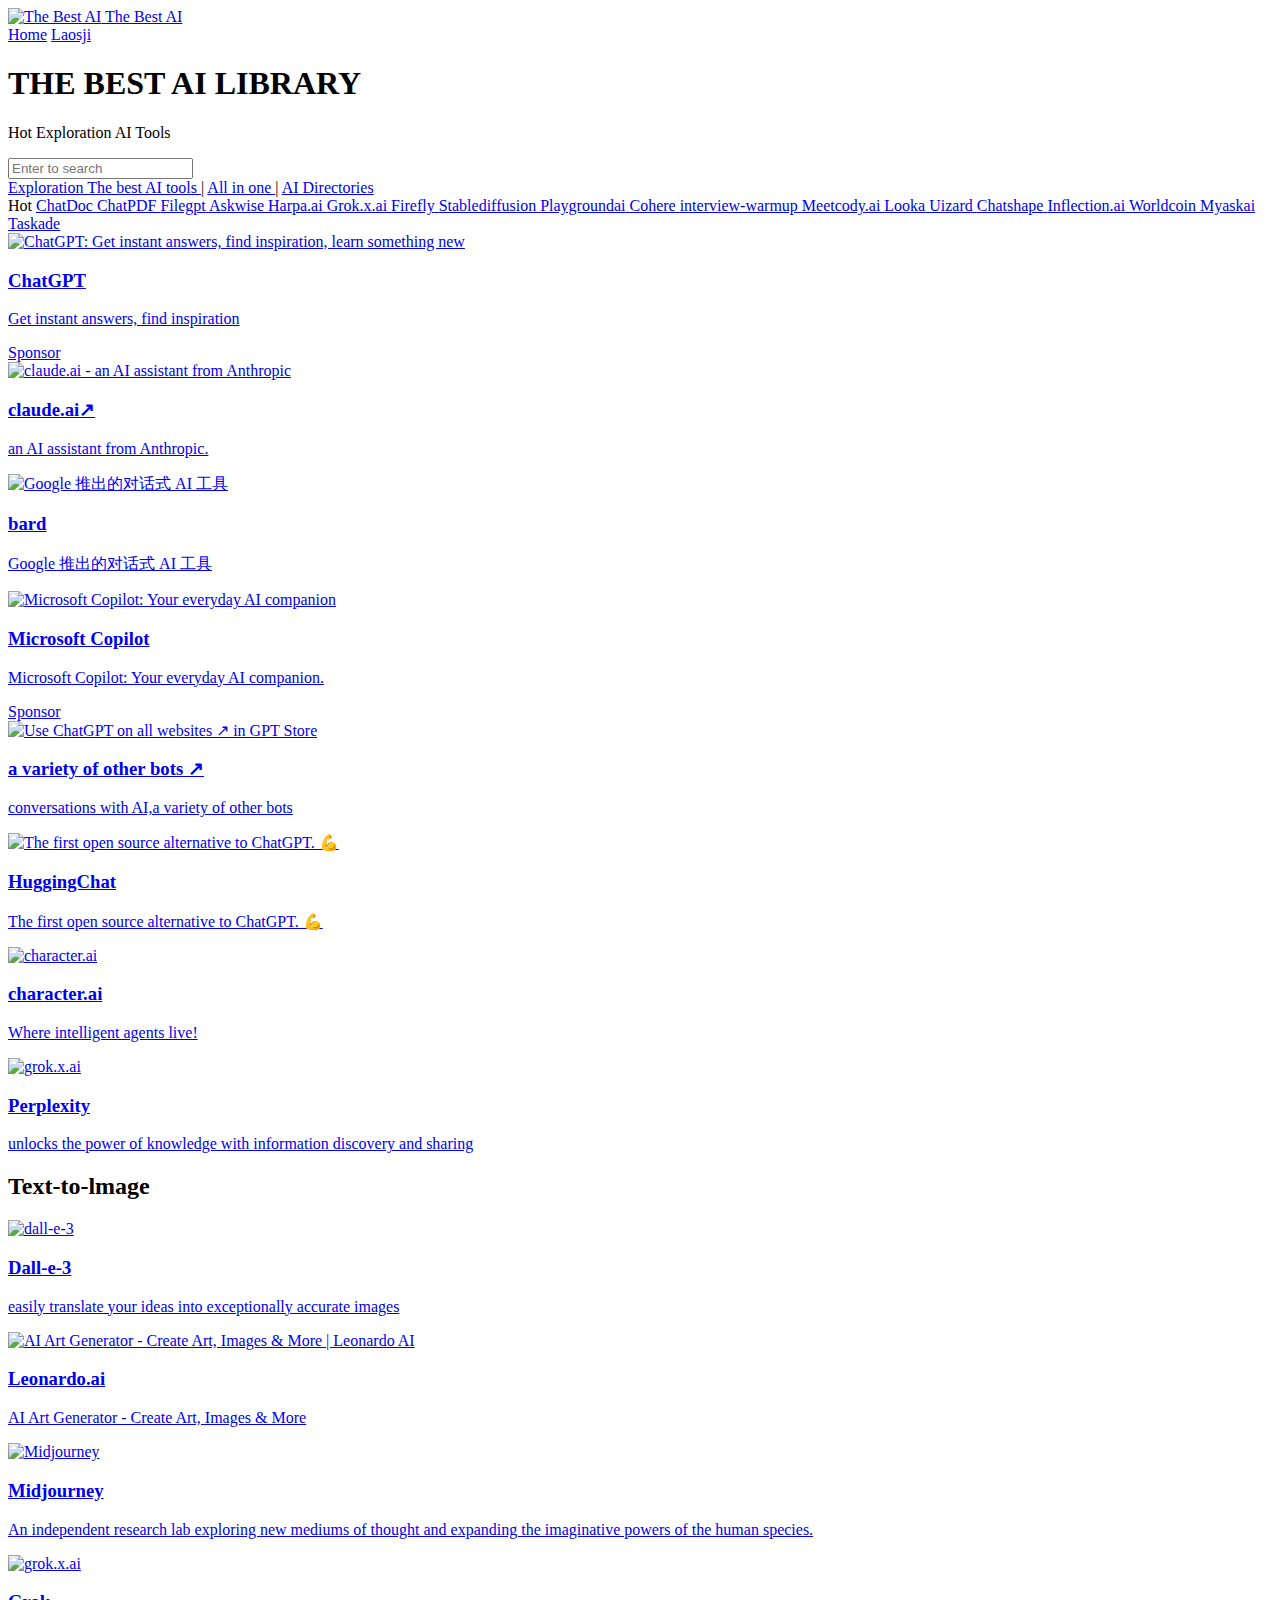
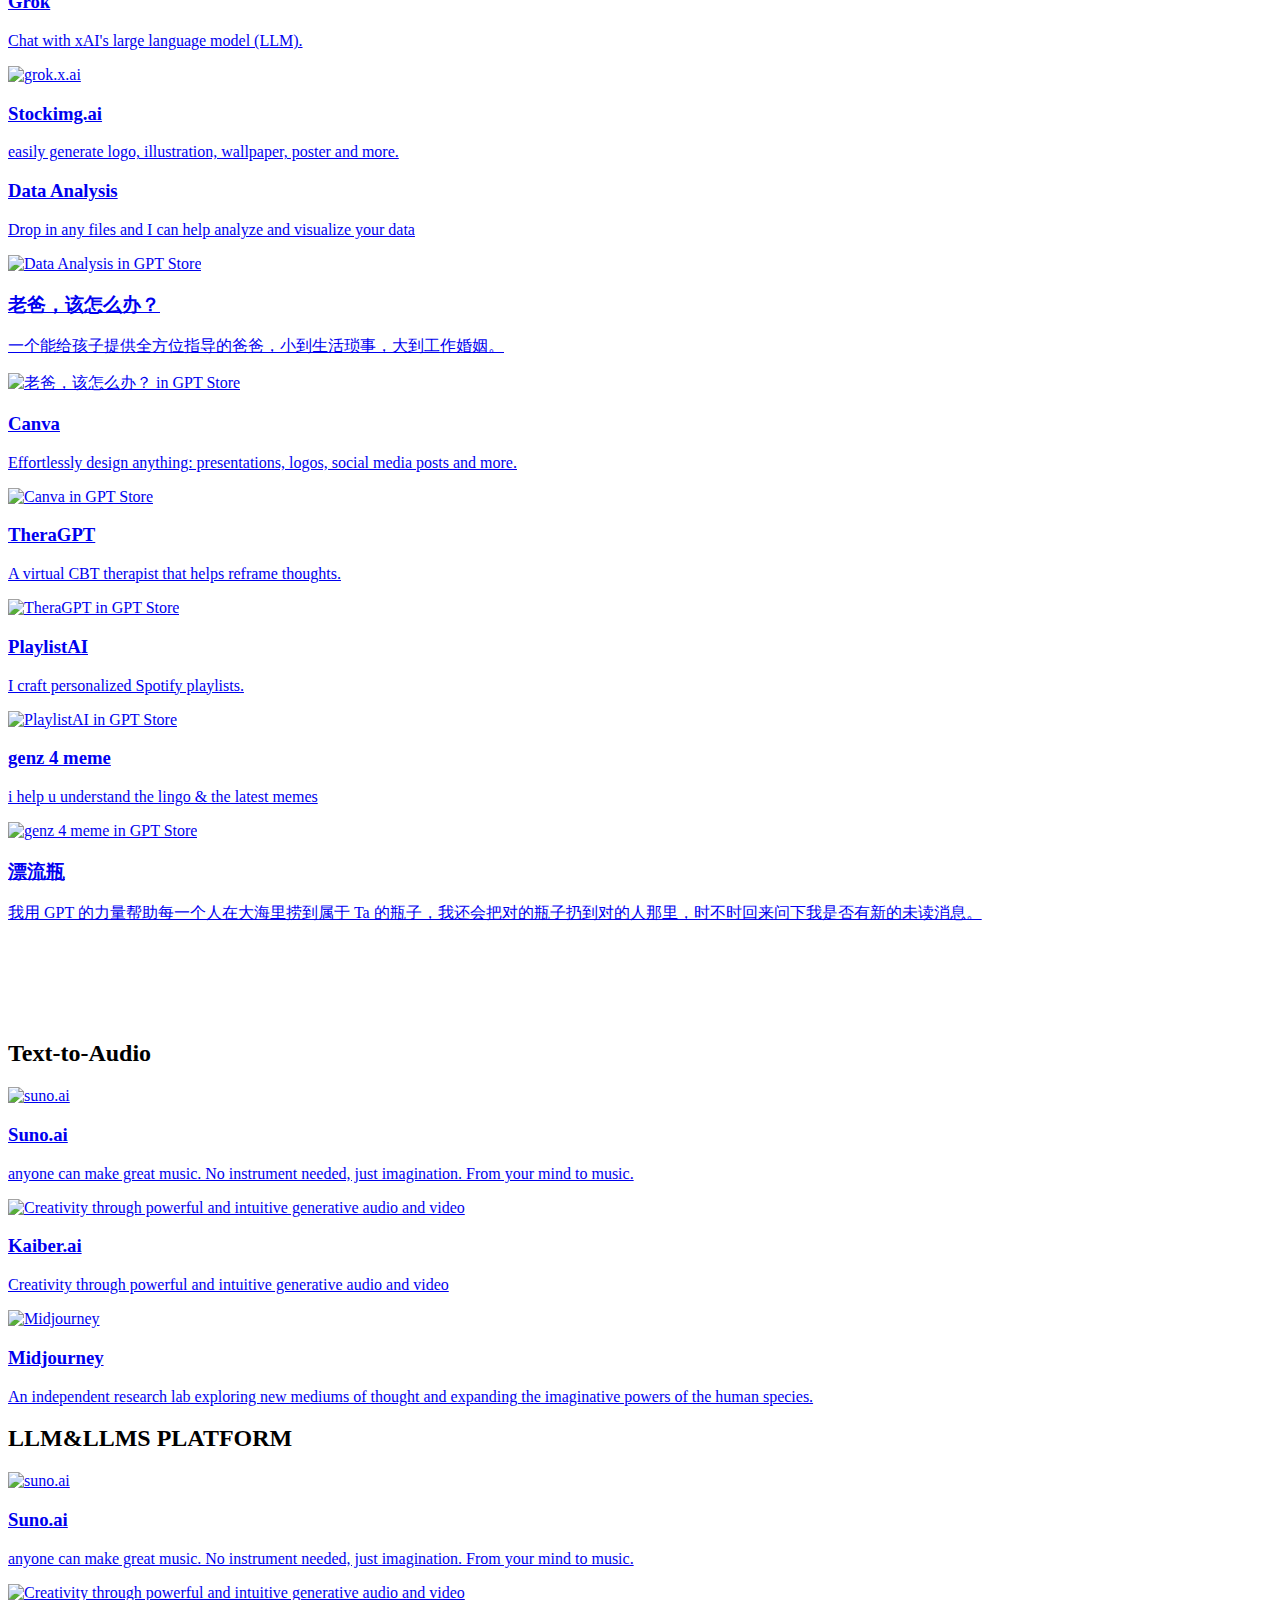
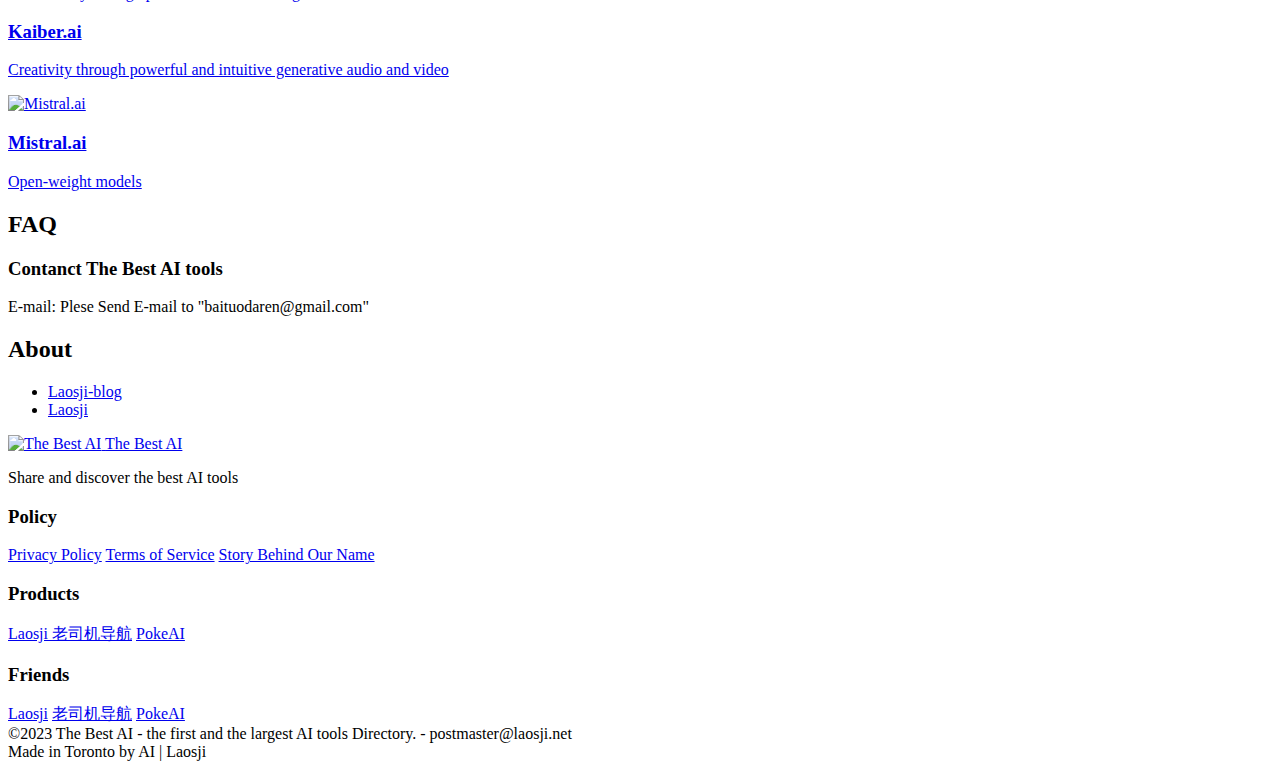
==== commit 4eb9164f: "Update index.html" ====
--- a/index.html
+++ b/index.html
@@ -187,9 +187,11 @@
                           <!--[--><!----><!--]--><!--[-->Myaskai<!--]--><!--[--><!--]-->
                         </span>
                     </a>    
-                        <span class="inline-flex shrink-0 items-center justify-center gap-1 text-center font-bc-medium transition px-4 py-[7px] text-sm border-0 bg-white text-moderate cursor-pointer hover:text-primary rounded-2xl bc-tag-select__item bc-tag">
-                        <!--[--><!----><!--]--><!--[-->Human resources<!--]--><!--[--><!--]-->
-                        </span>
+                    <a href="https://www.taskade.com/" target=_blank" title="taskade"> 
+                      <span class="inline-flex shrink-0 items-center justify-center gap-1 text-center font-bc-medium transition px-4 py-[7px] text-sm border-0 bg-white text-moderate cursor-pointer hover:text-primary rounded-2xl bc-tag-select__item bc-tag">
+                        <!--[--><!----><!--]--><!--[-->Taskade<!--]--><!--[--><!--]-->
+                        </span>
+                    </a>     
                         <!--]--><!--[--><!--]--><!---->
                       </div>
                     </div>
@@ -313,13 +315,13 @@
                                       <p class="mt-0.5 text-zinc-500 text-md line-clamp-2">Chat with xAI's large language model (LLM).</p>
                                     </div>
                                     </a>  
-                                      <a target="_blank" class="group relative flex gap-3 rounded-2xl bg-white p-5" href="/gpt-store/Mzc1MzJhMjgzNDNiMzIwYjUx" title="Ai PDF">
+                                      <a target="_blank" class="group relative flex gap-3 rounded-2xl bg-white p-5" href="https://stockimg.ai/" title="stockimg.ai">
                                           <!---->
+                                        <img alt="grok.x.ai" class="shrink-0 overflow-hidden bg-base object-cover rounded-full bc-avatar" src="https://stockimg.ai/favicon.ico" style="width: 80px; height: 80px;">
                                           <div class="min-w-0 flex-1">
-                                            <h3 class="text-zinc-900 transition group-hover:text-orange-500 text-lg font-semibold"> Ai PDF</h3>
-                                            <p class="mt-0.5 text-zinc-500 text-md line-clamp-2">Ai PDF is a GPT (uses the popular Ai PDF plugin)  that allows you to chat and ask questions of your PDF documents and have it explained to you by ChatGPT. We also include page references to help you fact-check all answers.</p>
+                                            <h3 class="text-zinc-900 transition group-hover:text-orange-500 text-lg font-semibold"> Stockimg.ai </h3>
+                                            <p class="mt-0.5 text-zinc-500 text-md line-clamp-2">easily generate logo, illustration, wallpaper, poster and more.</p>
                                           </div>
-                                          <div class="shrink-0 overflow-hidden bg-base object-cover rounded-full bc-avatar" style="width: 80px; height: 80px;"></div>
                                           </a>
                                           <a target="_blank" class="group relative flex gap-3 rounded-2xl bg-white p-5" href="/gpt-store/MjkyYzJmMDIzMTU3MTY1NjA1" title="Data Analysis">
                                             <!---->
@@ -451,35 +453,13 @@
          </section>
                                 <section class="wrapper">
                                   <article class="prose prose-zinc mx-auto mt-10 max-w-3xl"><h2>FAQ</h2>
-         <h3>What's GPTs?</h3>
-              <p>OpenAI has introduced GPTs as custom versions of ChatGPT that can be tailored for specific tasks, allowing anyone to create and share their own GPT without coding. These GPTs can be used for various purposes, such as aiding in customer relationship management, financial news and information, tutoring, navigating and summarizing discussions, and biomedical literature text generation and mining.</p>
-         <h3>What's GPT Store?</h3>
-              <p>The GPT Store is a platform introduced by OpenAI that allows users to create and share their own custom versions of ChatGPT, known as GPTs.</p>
-              <p>Some people call it "App Store for AI".</p>
-              <p>The GPT Store features creations by verified builders and allows GPTs to become searchable, climb leaderboards, and be monetized. Users can earn money based on how many people are using their GPTs. The GPTs Store is designed to be a platform for distributing and promoting GPTs, similar to the App Store model, and it aims to encourage community participation in creating useful and delightful GPTs for categories like productivity, education, and "just for fun".</p>
-              <h3>When will GPTs Store launch?</h3>
-              <p>As announced by OpenAI, the GPTs Store is set to launch in early 2024. Exciting times ahead!</p>
-        <h3>What's GPTsHunter? Do we index all GPTs from gpts store?</h3>
-               <p>GPTsHunter is the first and biggest GPTs database(We are collecting almost <strong>all GPTs</strong> people share on public domain), where users can share and search the best GPTs in the GPT Store and use them with ChatGPT.</p>
-        <h3>Can I submit my own GPTs to GPT Hunter?</h3>
-              <p>Yes. Just submit <a href="https://www.gptshunter.com/submit-gpt">here</a> with your GPT urls and it's for free.</p>
-        <h3>What should I do if someone maliciously submits a GPT impersonating my service?</h3>
-            <p>Please contact us, and we will proceed with the removal and blocking of the content.</p>
-        <h3>How can I get my GPTs featured?</h3>
-             <p>Please reach out to us. We offer the option of payment or, alternatively, a Twitter promotion of GPTsHunter in exchange if you are a social media influencer.</p>
-       <h3>Can I modify the information of my GPT?</h3>
-             <p>We regularly synchronize information from the GPT store. Currently, this synchronization is one-way, and modifications are not possible.</p>
-       <h3>Is there a GPTs API available for integration with my application?</h3>
-             <p>Yes, it will be available soon.</p>
-       <h3>Confusion regarding the name of our GPTs Hunter?</h3>
-             <p>There can be some confusion around our brand name, which is "GPTs Hunter." We've noticed that users search for us using various keywords, and not all of them are consistent.</p>
-             <p>Some common variations include 'gptshunter' and 'gpts hunter.' Others might search for 'gpt hunter' or 'gpt hunters.' We've even seen a few typos like 'gtp hunter' or creative renditions like 'gpt(s) hunt.'</p>
-             <p>Also Chinese users may search 'gpts 商店', 'gpts 猎人' or 'gpts 捕手'.</p>
-             <p>We understand that these variations are part of how different people remember and search for our brand, and we're here to clarify that they all lead to the same, unique <strong>GPTs Hunter</strong> experience.</p>
-      <h2>Blog</h2>
+         <h3>Contanct The Best AI tools</h3>
+              <p>E-mail: Plese Send E-mail to "baituodaren@gmail.com" </p>
+
+      <h2>About</h2>
      <ul>
-       <li><a href="/blog/openai-to-launch-gpt-store-early-next-year">OpenAI Set to Launch GPT Store Early Next Year</a></li>
-       <li><a href="/blog/gptshunt">Story Behind Our Name</a></li>
+       <li><a href="laosji.net"> Laosji-blog</a></li>
+       <li><a href="/">Laosji</a></li>
       </ul>
      </article>
     <ins class="adsbygoogle mt-5" style="display:block;" data-ad-client="ca-pub-8443907573529681" data-ad-slot="1483401238" data-ad-format="auto" data-analytics-uacct="" data-analytics-domain-name="" data-ad-full-width-responsive="false" full-width-responsive="true" data-v-101bfb4a="" data-ad-region="page-0.1374291015219169"></ins>
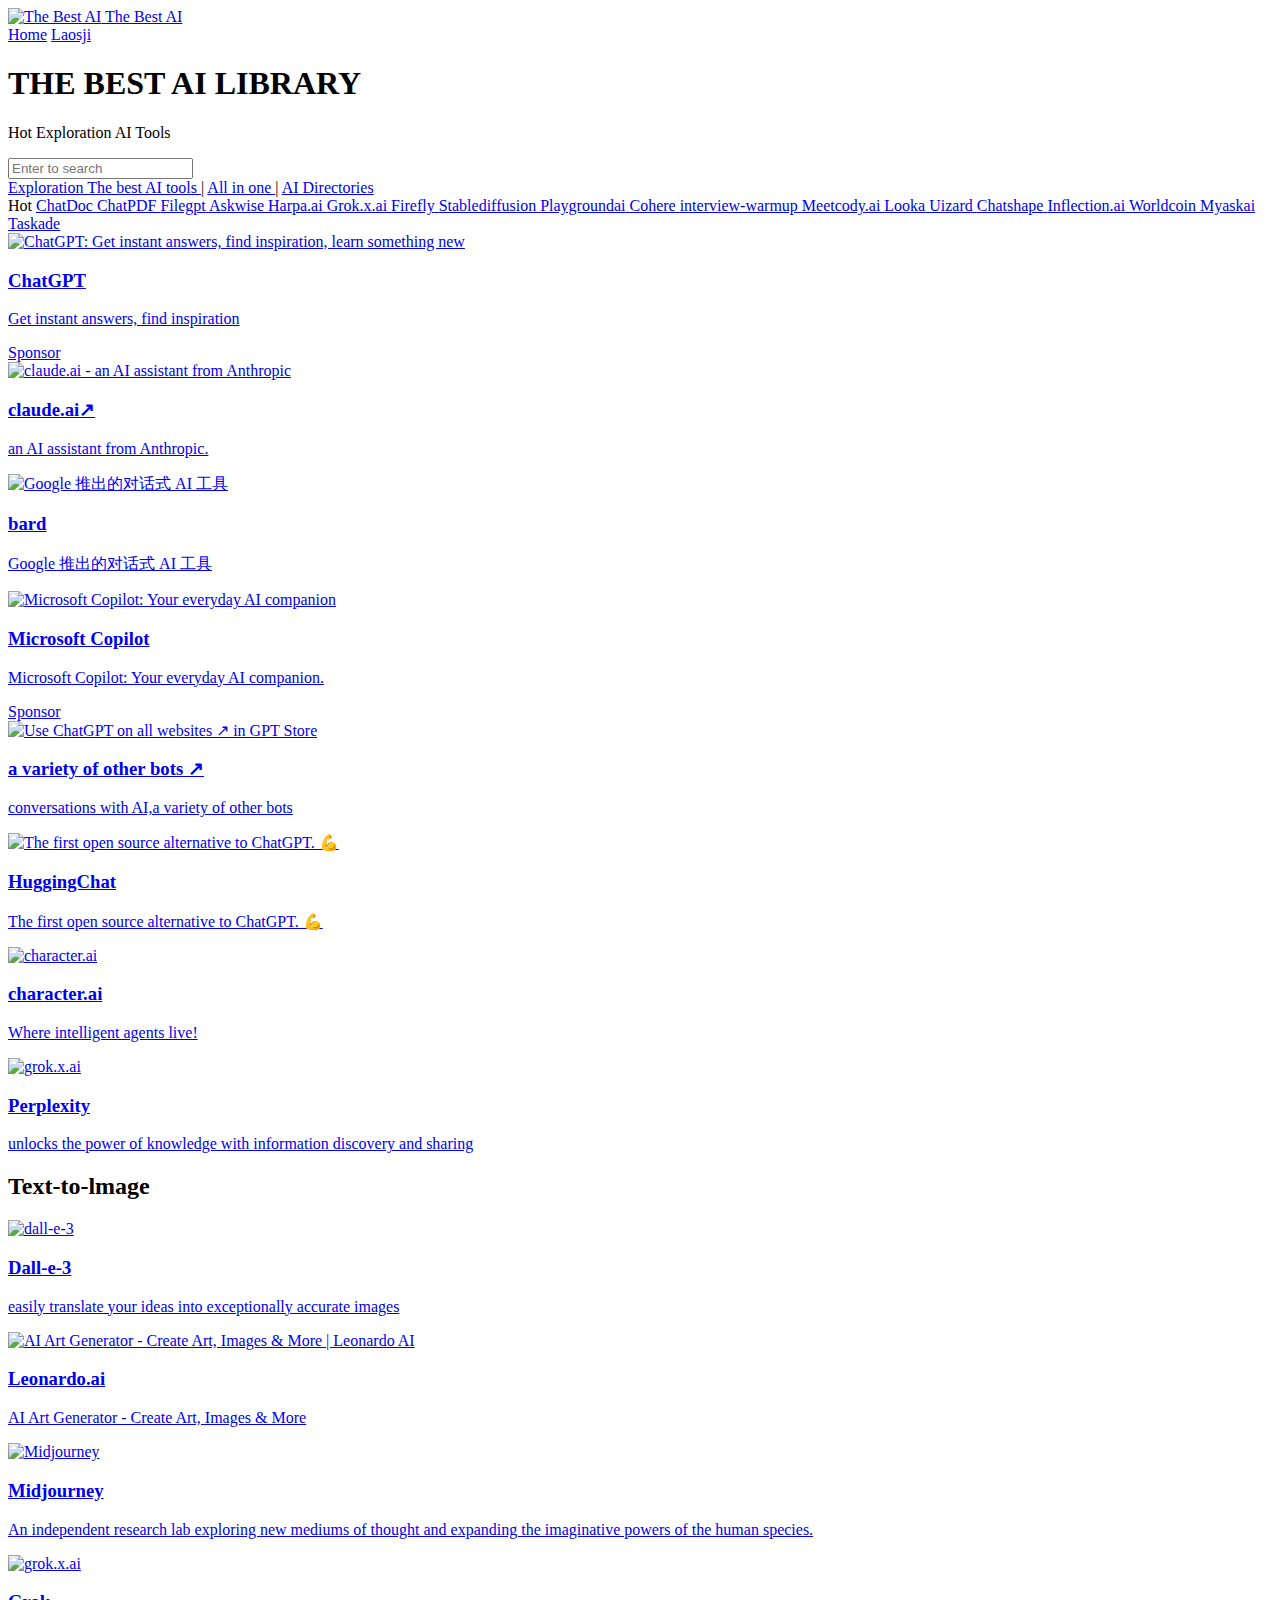
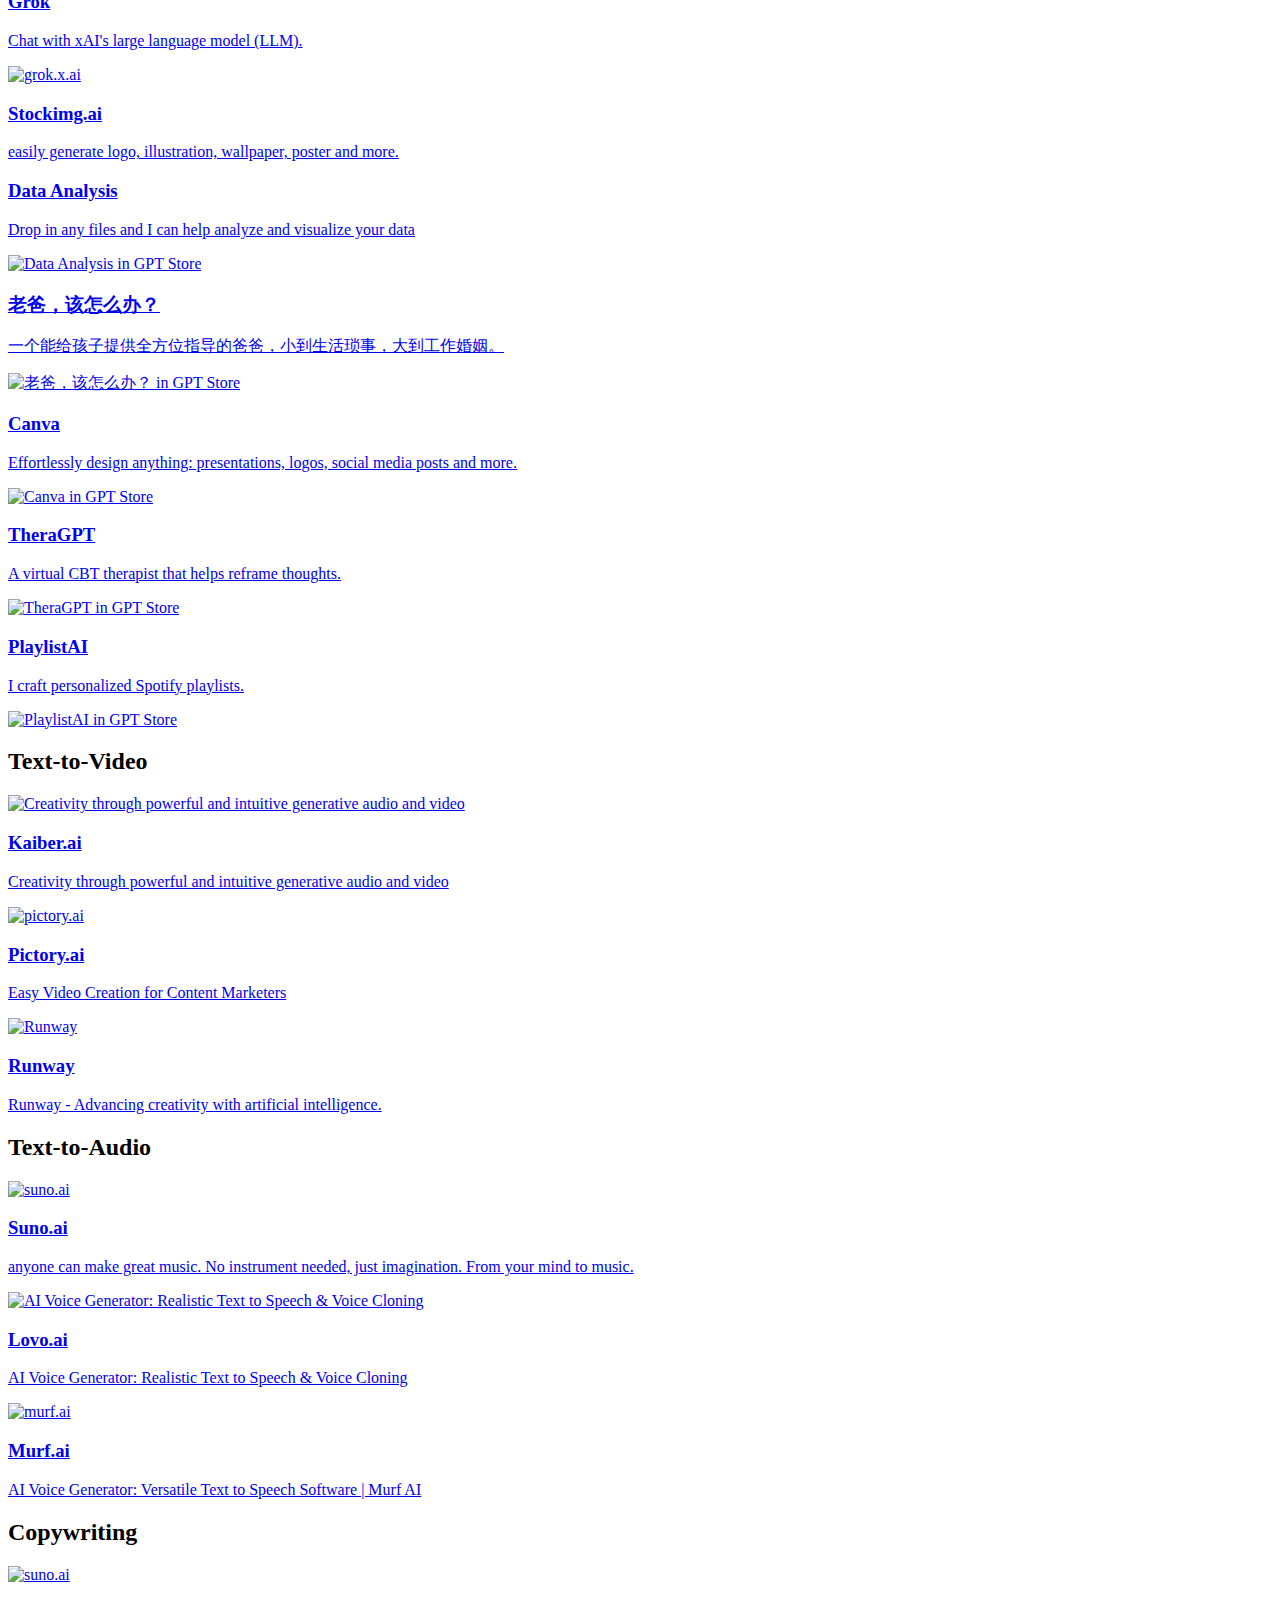
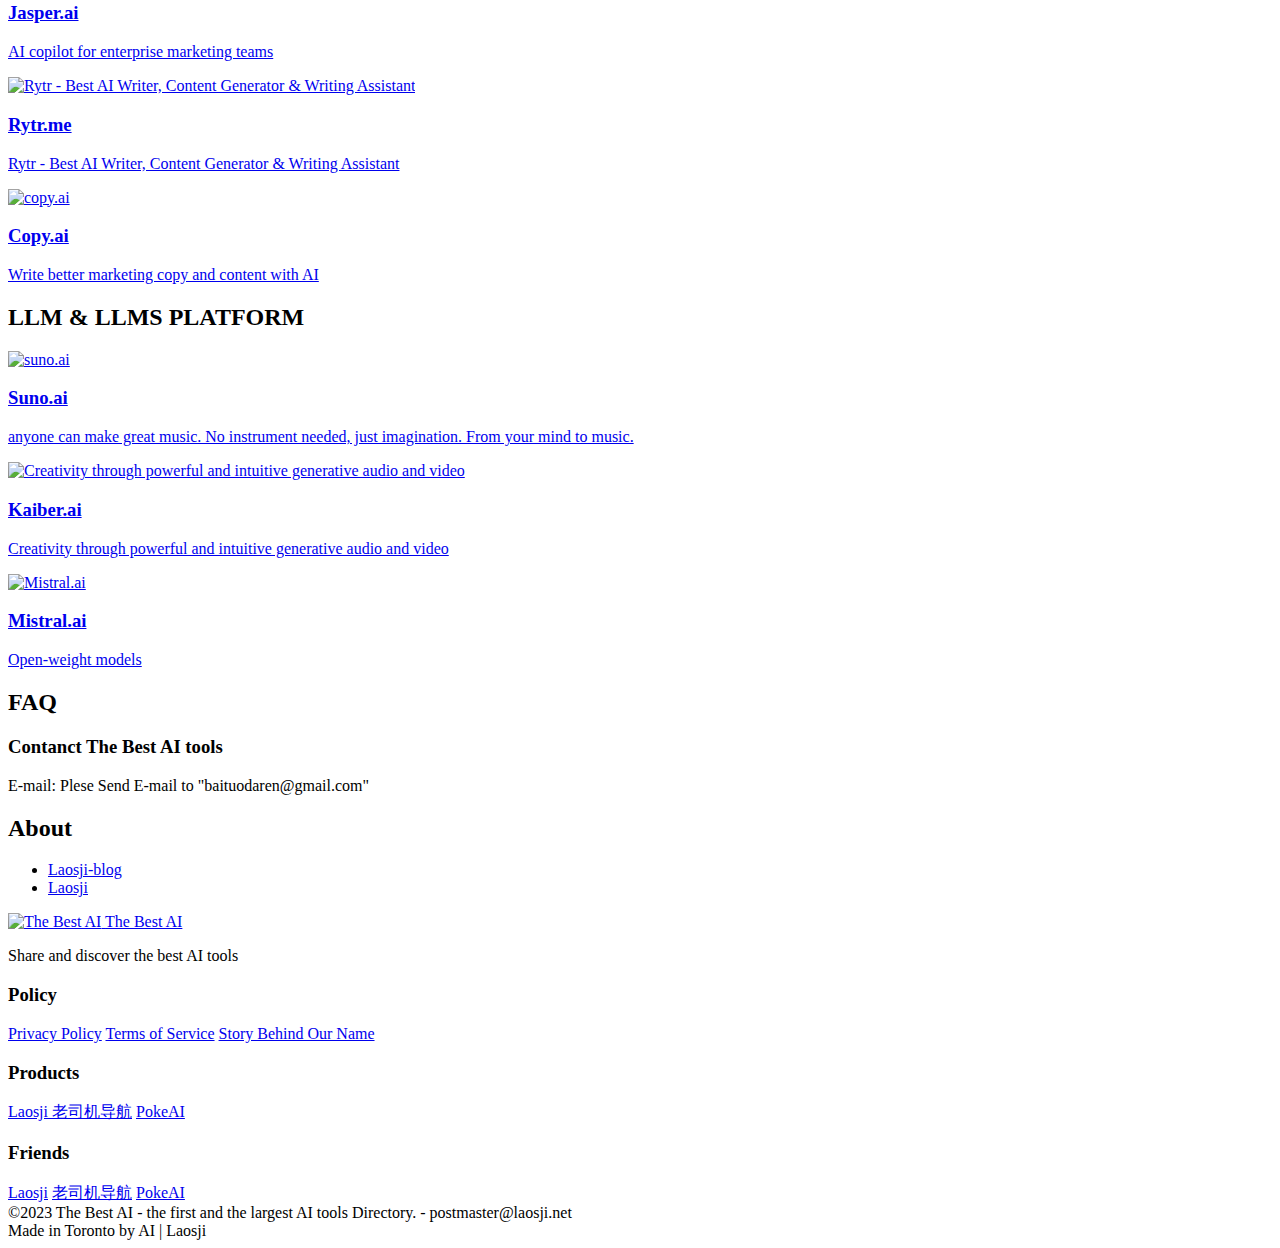
==== commit 2cc7be8d: "Update index.html" ====
--- a/index.html
+++ b/index.html
@@ -22,6 +22,15 @@
 <link rel="stylesheet" href="https://www.itianxia.cn/entry.7c67860d.css">
 <link rel="prefetch" as="image" type="image/png" href="laosji/logo.7343b671.png">  
 <script async src="https://pagead2.googlesyndication.com/pagead/js/adsbygoogle.js?client=ca-pub-3281954914625230" crossorigin="anonymous"></script>
+  <!-- Google tag (gtag.js) -->
+<script async src="https://www.googletagmanager.com/gtag/js?id=G-7FE97DJB5Y"></script>
+<script>
+  window.dataLayer = window.dataLayer || [];
+  function gtag(){dataLayer.push(arguments);}
+  gtag('js', new Date());
+
+  gtag('config', 'G-7FE97DJB5Y');
+</script>
 </head>
 <body>
   <div id="__nuxt">
@@ -362,27 +371,45 @@
                                 </div>
                                 <img alt="PlaylistAI in GPT Store" class="shrink-0 overflow-hidden bg-base object-cover rounded-full bc-avatar" src="https://files.oaiusercontent.com/file-5Ab8LhU6yUg8gB5XbdM8n4GW?se=2123-10-21T21%3A38%3A16Z&amp;sp=r&amp;sv=2021-08-06&amp;sr=b&amp;rscc=max-age%3D31536000%2C%20immutable&amp;rscd=attachment%3B%20filename%3DSpotify.png&amp;sig=b6%2BfHwahHWgnySjpFH%2B6EXexr7DFtscMcCbag/sHxHA%3D" style="width: 80px; height: 80px;">
                                 </a>
-                                <a target="_blank" class="group relative flex gap-3 rounded-2xl bg-white p-5" href="/gpt-store/MmUyMjJlMTgzOTM4MmIwYjM2" title="genz 4 meme">
-                                  <!---->
-                                  <div class="min-w-0 flex-1">
-                                  <h3 class="text-zinc-900 transition group-hover:text-orange-500 text-lg font-semibold"> genz 4 meme</h3>
-                                  <p class="mt-0.5 text-zinc-500 text-md line-clamp-2">i help u understand the lingo &amp; the latest memes</p>
-                                </div>
-                                  <img alt="genz 4 meme in GPT Store" class="shrink-0 overflow-hidden bg-base object-cover rounded-full bc-avatar" src="https://files.oaiusercontent.com/file-m64BWxDs6cs9o6xYn33ujZe1?se=2123-10-13T21%3A41%3A58Z&amp;sp=r&amp;sv=2021-08-06&amp;sr=b&amp;rscc=max-age%3D31536000%2C%20immutable&amp;rscd=attachment%3B%20filename%3D90ba2a5d-c6c8-4e78-8937-12afc91047b8.png&amp;sig=9tkbKzmgTgbTqOqYfNbilDh5yIsgYw/DYCi95iEd3p0%3D" style="width: 80px; height: 80px;">
-                                </a>
-                                <a target="_blank" class="group relative flex gap-3 rounded-2xl bg-white p-5" href="/gpt-store/MGIxNjMzNTgyNzA1MjIyYzEw" title="漂流瓶">
-                                    <!---->
-                                    <div class="min-w-0 flex-1"><h3 class="text-zinc-900 transition group-hover:text-orange-500 text-lg font-semibold"> 漂流瓶</h3>
-                                      <p class="mt-0.5 text-zinc-500 text-md line-clamp-2">我用 GPT 的力量帮助每一个人在大海里捞到属于 Ta 的瓶子，我还会把对的瓶子扔到对的人那里，时不时回来问下我是否有新的未读消息。</p>
-                                    </div>
-                                    <div class="shrink-0 overflow-hidden bg-base object-cover rounded-full bc-avatar" style="width: 80px; height: 80px;">
-                                    </div>
-                                  </a>
                                     <!--]-->
                                   </div>
                                   <!---->
                                 </div>
       </section>
+
+       <section class="wrapper">
+                        <article class="prose prose-zinc">
+                                  <h2 class="my-6"> Text-to-Video</h2>
+                        </article>
+                          <div class="grid grid-cols-1 gap-5 md:grid-cols-2 lg:grid-cols-3"><!--[-->
+                                    <a target="_blank" class="group relative flex gap-3 rounded-2xl bg-white p-5" href="https://kaiber.ai/" title="kaiber.ai">
+                                        <!---->
+                                        <img alt="Creativity through powerful and intuitive generative audio and video" class="shrink-0 overflow-hidden bg-base object-cover rounded-full bc-avatar" src="https://kaiber.ai/apple-touch-icon.png" style="width: 80px; height: 80px;">
+                                        <div class="min-w-0 flex-1">
+                                        <h3 class="text-zinc-900 transition group-hover:text-orange-500 text-lg font-semibold"> Kaiber.ai </h3>
+                                        <p class="mt-0.5 text-zinc-500 text-md line-clamp-2"> Creativity through powerful and intuitive generative audio and video </p>
+                                      </div>
+                                      </a>
+                                    <a target="_blank" class="group relative flex gap-3 rounded-2xl bg-white p-5" href="https://pictory.ai/" title="pictory.ai">
+                                       <!---->
+                                       <img alt="pictory.ai" class="shrink-0 overflow-hidden bg-base object-cover rounded-full bc-avatar" src="https://pictory.ai/wp-content/uploads/2022/03/cropped-Just-Octopus-with-oct-1.png" style="width: 80px; height: 80px;">
+                                       <div class="min-w-0 flex-1">
+                                       <h3 class="text-zinc-900 transition group-hover:text-orange-500 text-lg font-semibold"> Pictory.ai </h3>
+                                       <p class="mt-0.5 text-zinc-500 text-md line-clamp-2">Easy Video Creation for Content Marketers</p>
+                                       </div>
+                                  </a>
+                                  <a target="_blank" class="group relative flex gap-3 rounded-2xl bg-white p-5" href="https://runwayml.com/" title="Runway">
+                                    <!---->
+                                    <img alt="Runway" class="shrink-0 overflow-hidden bg-base object-cover rounded-full bc-avatar"  src="https://runwayml.com/icons/icon-light.png" style="width: 80px; height: 80px;">
+                                    <div class="min-w-0 flex-1">
+                                      <h3 class="text-zinc-900 transition group-hover:text-orange-500 text-lg font-semibold"> Runway </h3>
+                                      <p class="mt-0.5 text-zinc-500 text-md line-clamp-2">Runway - Advancing creativity with artificial intelligence.</p>
+                                    </div>
+                                  </a>
+                             <!--]-->
+                          </div>
+            <!---->
+         </section>
 
          <section class="wrapper">
                         <article class="prose prose-zinc">
@@ -397,20 +424,20 @@
                                               <p class="mt-0.5 text-zinc-500 text-md line-clamp-2">anyone can make great music. No instrument needed, just imagination. From your mind to music.</p>
                                           </div>
                                     </a>
-                                    <a target="_blank" class="group relative flex gap-3 rounded-2xl bg-white p-5" href="https://kaiber.ai/" title="kaiber.ai">
-                                        <!---->
-                                        <img alt="Creativity through powerful and intuitive generative audio and video" class="shrink-0 overflow-hidden bg-base object-cover rounded-full bc-avatar" src="https://kaiber.ai/apple-touch-icon.png" style="width: 80px; height: 80px;">
-                                        <div class="min-w-0 flex-1">
-                                        <h3 class="text-zinc-900 transition group-hover:text-orange-500 text-lg font-semibold"> Kaiber.ai </h3>
-                                        <p class="mt-0.5 text-zinc-500 text-md line-clamp-2"> Creativity through powerful and intuitive generative audio and video </p>
+                                    <a target="_blank" class="group relative flex gap-3 rounded-2xl bg-white p-5" href="https://lovo.ai/" title="lovo.ai">
+                                        <!---->
+                                        <img alt="AI Voice Generator: Realistic Text to Speech & Voice Cloning" class="shrink-0 overflow-hidden bg-base object-cover rounded-full bc-avatar" src="https://lovo.ai/favicons/apple-icon-76x76.png" style="width: 80px; height: 80px;">
+                                        <div class="min-w-0 flex-1">
+                                        <h3 class="text-zinc-900 transition group-hover:text-orange-500 text-lg font-semibold"> Lovo.ai </h3>
+                                        <p class="mt-0.5 text-zinc-500 text-md line-clamp-2"> AI Voice Generator: Realistic Text to Speech & Voice Cloning </p>
                                       </div>
                                       </a>
-                                      <a target="_blank" class="group relative flex gap-3 rounded-2xl bg-white p-5" href="https://www.midjourney.com/" title="midjourney">
-                                        <!---->
-                                        <img alt="Midjourney" class="shrink-0 overflow-hidden bg-base object-cover rounded-full bc-avatar" src="https://raw.githubusercontent.com/laosji/img/main/img/midjournrypng" style="width: 80px; height: 80px;">
-                                        <div class="min-w-0 flex-1">
-                                          <h3 class="text-zinc-900 transition group-hover:text-orange-500 text-lg font-semibold"> Midjourney </h3>
-                                          <p class="mt-0.5 text-zinc-500 text-md line-clamp-2">An independent research lab exploring new mediums of thought and expanding the imaginative powers of the human species.</p>
+                                      <a target="_blank" class="group relative flex gap-3 rounded-2xl bg-white p-5" href="https://murf.ai/" title="murf.ai">
+                                        <!---->
+                                        <img alt="murf.ai" class="shrink-0 overflow-hidden bg-base object-cover rounded-full bc-avatar" src="https://assets-global.website-files.com/6215d56ae85caa0a3026a433/62a08d4d7c5bc0d1c94f280e_murf-logo-shape-dark.svg" style="width: 80px; height: 80px;">
+                                        <div class="min-w-0 flex-1">
+                                          <h3 class="text-zinc-900 transition group-hover:text-orange-500 text-lg font-semibold"> Murf.ai </h3>
+                                          <p class="mt-0.5 text-zinc-500 text-md line-clamp-2">AI Voice Generator: Versatile Text to Speech Software | Murf AI</p>
                                         </div>
                                       </a>
                              <!--]-->
@@ -418,9 +445,43 @@
             <!---->
          </section>
 
+          <section class="wrapper">
+                        <article class="prose prose-zinc">
+                                  <h2 class="my-6"> Copywriting </h2>
+                        </article>
+                          <div class="grid grid-cols-1 gap-5 md:grid-cols-2 lg:grid-cols-3"><!--[-->
+                                    <a target="_blank" class="group relative flex gap-3 rounded-2xl bg-white p-5" href="https://www.jasper.ai/" title="jasper.ai">
+                                            <!---->
+                                            <img alt="suno.ai" class="shrink-0 overflow-hidden bg-base object-cover rounded-full bc-avatar" src="https://assets-global.website-files.com/60e5f2de011b86acebc30db7/60e5f2de011b86dd88c31078_Webclip.png" style="width: 80px; height: 80px;">
+                                            <div class="min-w-0 flex-1">
+                                            <h3 class="text-zinc-900 transition group-hover:text-orange-500 text-lg font-semibold"> Jasper.ai</h3>
+                                              <p class="mt-0.5 text-zinc-500 text-md line-clamp-2"> AI copilot for enterprise marketing teams</p>
+                                          </div>
+                                    </a>
+                                    <a target="_blank" class="group relative flex gap-3 rounded-2xl bg-white p-5" href="https://rytr.me/" title="rytr.me">
+                                        <!---->
+                                        <img alt="Rytr - Best AI Writer, Content Generator & Writing Assistant" class="shrink-0 overflow-hidden bg-base object-cover rounded-full bc-avatar" src="https://storage.googleapis.com/rytr-me/public/favicon/favicon.ico" style="width: 80px; height: 80px;">
+                                        <div class="min-w-0 flex-1">
+                                        <h3 class="text-zinc-900 transition group-hover:text-orange-500 text-lg font-semibold"> Rytr.me </h3>
+                                        <p class="mt-0.5 text-zinc-500 text-md line-clamp-2"> Rytr - Best AI Writer, Content Generator & Writing Assistant </p>
+                                      </div>
+                                      </a>
+                                      <a target="_blank" class="group relative flex gap-3 rounded-2xl bg-white p-5" href="https://www.copy.ai/" title="copy.ai">
+                                        <!---->
+                                        <img alt="copy.ai" class="shrink-0 overflow-hidden bg-base object-cover rounded-full bc-avatar" src="https://assets-global.website-files.com/628288c5cd3e8411b90a36a4/658311ca58f7c4df19a2a177_webclip.png" style="width: 80px; height: 80px;">
+                                        <div class="min-w-0 flex-1">
+                                          <h3 class="text-zinc-900 transition group-hover:text-orange-500 text-lg font-semibold"> Copy.ai </h3>
+                                          <p class="mt-0.5 text-zinc-500 text-md line-clamp-2"> Write better marketing copy and content with AI</p>
+                                        </div>
+                                      </a>
+                             <!--]-->
+                          </div>
+            <!---->
+         </section>
+
                   <section class="wrapper">
                         <article class="prose prose-zinc">
-                                  <h2 class="my-6"> LLM&LLMS PLATFORM </h2>
+                                  <h2 class="my-6"> LLM & LLMS PLATFORM </h2>
                         </article>
                           <div class="grid grid-cols-1 gap-5 md:grid-cols-2 lg:grid-cols-3"><!--[-->
                                     <a target="_blank" class="group relative flex gap-3 rounded-2xl bg-white p-5" href="https://www.suno.ai/" title="suno.ai">
@@ -451,8 +512,10 @@
                           </div>
             <!---->
          </section>
-                                <section class="wrapper">
-                                  <article class="prose prose-zinc mx-auto mt-10 max-w-3xl"><h2>FAQ</h2>
+
+      
+    <section class="wrapper">
+         <article class="prose prose-zinc mx-auto mt-10 max-w-3xl"><h2>FAQ</h2>
          <h3>Contanct The Best AI tools</h3>
               <p>E-mail: Plese Send E-mail to "baituodaren@gmail.com" </p>
 
@@ -518,7 +581,6 @@
 
     <script type="application/json" id="__NUXT_DATA__" data-ssr="true">[["Reactive",1],{"data":2,"state":113,"_errors":114,"serverRendered":116,"path":117},{"zW2qMpCStC":3},[4,9,17,22,27,33,38,43,48,53,58,63,68,73,78,83,88,93,98,103,108],{"id":5,"name":6,"desc":7,"logo":8},"NTMwNzBhMjcyNDU5MTMwMzE0","DALL·E","Let me turn your imagination into imagery","https://files.oaiusercontent.com/file-SxYQO0Fq1ZkPagkFtg67DRVb?se=2123-10-12T23%3A57%3A32Z&sp=r&sv=2021-08-06&sr=b&rscc=max-age%3D31536000%2C%20immutable&rscd=attachment%3B%20filename%3Dagent_3.webp&sig=pLlQh8oUktqQzhM09SDDxn5aakqFuM2FAPptuA0mbqc%3D",{"sponsor_name":10,"type":11,"name":12,"desc":13,"logo":14,"href":15,"id":16},"card.featured.chatdoc","sponsor","ChatDOC - GPT for any PDFs↗","Chat with multiple PDFs, get instant insights with cited sources.","https://i.v2ex.co/55K4wHT8b.jpeg","https://chatdoc.com?src=gptshunter","chatdoc_featured",{"id":18,"name":19,"desc":20,"logo":21},"MDUxMjA0NTgwODM5MTcwZTEz","董宇辉小作文助手","模仿董宇辉风格，深度解读中国各地文化。","https://files.oaiusercontent.com/file-YEOwpz10x5m9FGybrLTFR3Kp?se=2123-11-23T02%3A26%3A26Z&sp=r&sv=2021-08-06&sr=b&rscc=max-age%3D1209600%2C%20immutable&rscd=attachment%3B%20filename%3D65705a0e-af8b-4b7b-88c0-b2028736285c.png&sig=TwZPg4wEl/5sf9LFyrfG34VcHDJ7zP0cKgEGWc4lKnI%3D",{"id":23,"name":24,"desc":25,"logo":26},"MTEyZjM2MjYwNjM0MzgxMDMy","WebPilot","Browse Webpage/PDF/Data. Chat & Write with one/many/none URLs. WebPilot.ai Powered.","https://files.oaiusercontent.com/file-mBN5IZoV9qWIesiiWuQLDh9n?se=2123-10-14T11%3A55%3A42Z&sp=r&sv=2021-08-06&sr=b&rscc=max-age%3D31536000%2C%20immutable&rscd=attachment%3B%20filename%3D36x36.png&sig=4jYkWrl5ZwFPF/8h4jGSYnnBoUCl4n61Th9AhGqRaB4%3D",{"sponsor_name":28,"type":11,"name":29,"desc":30,"logo":31,"href":32},"card.monica","Use ChatGPT on all websites ↗","GPT-4, Web Copilot, ChatPDF, Youtube Summary and AI translate in one Extension.","https://i.v2ex.co/4UolOe6h.jpeg","https://monica.im/?utm=gh_card",{"id":34,"name":35,"desc":36,"logo":37},"MTczMTI3MTAxNzU3MmYyNTEx","Typeframes - Video Creation","Create videos for you","https://files.oaiusercontent.com/file-1gnO13g9e3eElqWUtELpQvhq?se=2123-10-17T13%3A00%3A46Z&sp=r&sv=2021-08-06&sr=b&rscc=max-age%3D31536000%2C%20immutable&rscd=attachment%3B%20filename%3Dlogo_square_439.jpg&sig=aEyU%2BrI8kzHCc1P%2B8VASAZ45nNBGJclrhRNX8oxJYm0%3D",{"id":39,"name":40,"desc":41,"logo":42},"MGYxNDBjMmQwNjBlMGIzMTE0","HTMX","Grug upload image, get HTMX website.","https://files.oaiusercontent.com/file-mT7XrCvFdkR5wsUoVEZfRvSQ?se=2123-10-23T04%3A27%3A01Z&sp=r&sv=2021-08-06&sr=b&rscc=max-age%3D31536000%2C%20immutable&rscd=attachment%3B%20filename%3D275fc3f9-9fdc-4686-989d-413491348eb2.png&sig=4rUvGuQV%2BOlm9WF3j9/9QvVD7YbA04/oudUZW4ewFAc%3D",{"id":44,"name":45,"desc":46,"logo":47},"MjUwNDEzMzgxOTM5NTYxMzIw","Coloring Book Hero","Take any idea and turn it into whimsical coloring book pages","https://files.oaiusercontent.com/file-MQvRHYzyhxlHQxjUk1bOIjaO?se=2123-10-13T17%3A23%3A32Z&sp=r&sv=2021-08-06&sr=b&rscc=max-age%3D31536000%2C%20immutable&rscd=attachment%3B%20filename%3DDALL%25C2%25B7E%25202023-10-08%252020.15.58%2520-%2520Line%2520art%2520depiction%2520of%2520ghost%2520squids%2520hovering%2520near%2520an%2520underwater%2520shipwreck.%2520Clownfish%2520wear%2520phantom%2520masks%252C%2520and%2520turtles%2520have%2520Dracula%2520capes.%2520The%2520compositio.png&sig=e5MMoyC9BRd0ui7hfDfueOH%2Bp2Lwyss24d1ahnZhHCQ%3D",{"id":49,"name":50,"desc":51,"logo":52},"MDA1OTUyMGExNTM3MTA1NjBm","AI Voice Generator","Say things with OpenAI text to speech.","https://files.oaiusercontent.com/file-SMUHFxIhCwXVejGAsHqkIB7x?se=2123-10-21T16%3A32%3A19Z&sp=r&sv=2021-08-06&sr=b&rscc=max-age%3D31536000%2C%20immutable&rscd=attachment%3B%20filename%3Daiv.jpg&sig=WVyWF75suUJ8cBZbA8dG1oomtcLmiu1VLx961VQyb40%3D",{"id":54,"name":55,"desc":56,"logo":57},"NTExNTU5MDI1ODBmMjQzOTMz","老爸，该怎么办？","一个能给孩子提供全方位指导的爸爸，小到生活琐事，大到工作婚姻。","https://files.oaiusercontent.com/file-PLcGWhqExtphFEN1BrPMX0Gn?se=2123-10-20T04%3A51%3A55Z&sp=r&sv=2021-08-06&sr=b&rscc=max-age%3D31536000%2C%20immutable&rscd=attachment%3B%20filename%3D8629eeaa-25f2-469b-975d-bfc4a143eb73.png&sig=4acWqAgdmGJg0Qihe8EWvHdcfIf42W9UX0fAJTujYkY%3D",{"id":59,"name":60,"desc":61,"logo":62},"NTAxMDIzMDMzNzE3Mjc1MTM1","武林秘传：江湖探险 Secrets of Martial Arts","踏上神奇江湖之旅，寻找传说中的武林典籍《道心种魔大法》Embark on a magical journey through the Jianghu to find the legendary martial arts book.","https://files.oaiusercontent.com/file-fkecOUpDRt9EQbSTKL84lsMo?se=2123-10-23T22%3A11%3A33Z&sp=r&sv=2021-08-06&sr=b&rscc=max-age%3D31536000%2C%20immutable&rscd=attachment%3B%20filename%3D028f349b-791d-4eef-9a67-e85e829afebd.png&sig=yNSoVPXGCCExd77yXzpixUmQf3dBCAkSZr0NorC8wyY%3D",{"id":64,"name":65,"desc":66,"logo":67},"MzAyNzIwMTQxOTI5MGMzNDAw","@levelsio","Talk with @levelsio on ChatGPT. Ask any question you want about building your own startup, digital nomading, remote work and whatever else you'd like to ask. Trained on all of my podcasts, interviews, blog posts and tweets!","https://files.oaiusercontent.com/file-M25chuvAQvxTUe1blqqUxQOy?se=2123-10-22T15%3A30%3A37Z&sp=r&sv=2021-08-06&sr=b&rscc=max-age%3D31536000%2C%20immutable&rscd=attachment%3B%20filename%3D33YlXMBzhp_400x400%2520%25282%2529.jpeg&sig=2tOCTUSblblmuxOU6Hrg7WjtKOpBA5FmQFllgTEOy4g%3D",{"id":69,"name":70,"desc":71,"logo":72},"MjkyYzJmMDIzMTU3MTY1NjA1","Data Analysis","Drop in any files and I can help analyze and visualize your data","https://files.oaiusercontent.com/file-id374Jq85g2WfDgpuOdAMTEk?se=2123-10-13T00%3A31%3A06Z&sp=r&sv=2021-08-06&sr=b&rscc=max-age%3D31536000%2C%20immutable&rscd=attachment%3B%20filename%3Dagent_2.png&sig=qFnFnFDVevdJL3xvtDE8vysDpTQmkSlF1zhYLAMiqmM%3D",{"id":74,"name":75,"desc":76,"logo":77},"MTQyMzA5MmEzNDJiMmIzNTBk","科技文章翻译","将科技文章、论文翻译成简体中文。","https://files.oaiusercontent.com/file-Ina0Askk2P0uWpfvMM01ZVl1?se=2123-10-17T07%3A23%3A49Z&sp=r&sv=2021-08-06&sr=b&rscc=max-age%3D31536000%2C%20immutable&rscd=attachment%3B%20filename%3Dmain-thumb-pb-2723018-200-gumqtpknwmakrfjpztgvsxzeyekjzveo.jpeg&sig=clX3qgWTIeuj8bmjbNK9aaEpbuxpUVOAATMs8IM5hGI%3D",{"id":79,"name":80,"desc":81,"logo":82},"MTcwNDMyMTMyYzBjMDAxMjJi","Keymate.AI GPT (Beta)","I'm here to help you search the web with Google, archive discoveries, and seamlessly link them to your knowledge base for future reference.","https://files.oaiusercontent.com/file-6XfNfOxaKnIX5U9WLR2GqkWg?se=2123-10-14T17%3A25%3A15Z&sp=r&sv=2021-08-06&sr=b&rscc=max-age%3D31536000%2C%20immutable&rscd=attachment%3B%20filename%3DTransparentFavicon%2520-%2520Copy%2520%2528Custom%2529.png&sig=JE1A3o58i8M6/SOhRg01SraCEqqg4aXnL4bHujtOga8%3D",{"id":84,"name":85,"desc":86,"logo":87},"MzYzYjBiMDQwZDBhMjcyNTBm","Academic Translator (to English)","\"I only do translations, nothing else\"","https://files.oaiusercontent.com/file-gHX1m7KOSFbsuwNxIrDiBPDa?se=2123-10-18T03%3A25%3A24Z&sp=r&sv=2021-08-06&sr=b&rscc=max-age%3D31536000%2C%20immutable&rscd=attachment%3B%20filename%3D73ed9495-aa9e-4c9f-8fda-816a8526c1ab.png&sig=WeKZ%2Bw8feE9j9jmLaqyyFqmOt/9DbnTaHKr0aLx2a9M%3D",{"id":89,"name":90,"desc":91,"logo":92},"MTUwMjBjMmMwZDA1MjIzODE4","Simpsonize Me","I turn photos into Simpsons-style art.","https://files.oaiusercontent.com/file-17fHH5xrODVwm3MWDraASFA3?se=2123-10-14T18%3A36%3A02Z&sp=r&sv=2021-08-06&sr=b&rscc=max-age%3D31536000%2C%20immutable&rscd=attachment%3B%20filename%3Da722ea47-dbe5-48e9-8edb-18b06967b0a3.png&sig=1B5F0S7gRjMV2HmqIaIqmiSwoiePyILURO7nm3KDTIs%3D",{"id":94,"name":95,"desc":96,"logo":97},"MGIxNjMzNTgyNzA1MjIyYzEw","漂流瓶","我用 GPT 的力量帮助每一个人在大海里捞到属于 Ta 的瓶子，我还会把对的瓶子扔到对的人那里，时不时回来问下我是否有新的未读消息。","https://files.oaiusercontent.com/file-KSHhfib4ltfPHPGVJsj0BeRS?se=2123-10-22T19%3A17%3A34Z&sp=r&sv=2021-08-06&sr=b&rscc=max-age%3D31536000%2C%20immutable&rscd=attachment%3B%20filename%3D15ef1402-72ff-4f34-ab28-e77bd78290e9.png&sig=X7/FUErPaYgQiWWNcLXnxqxmRnLocHU1eTciLYiItDg%3D",{"id":99,"name":100,"desc":101,"logo":102},"MmUyMjJlMTgzOTM4MmIwYjM2","genz 4 meme","i help u understand the lingo & the latest memes","https://files.oaiusercontent.com/file-m64BWxDs6cs9o6xYn33ujZe1?se=2123-10-13T21%3A41%3A58Z&sp=r&sv=2021-08-06&sr=b&rscc=max-age%3D31536000%2C%20immutable&rscd=attachment%3B%20filename%3D90ba2a5d-c6c8-4e78-8937-12afc91047b8.png&sig=9tkbKzmgTgbTqOqYfNbilDh5yIsgYw/DYCi95iEd3p0%3D",{"id":104,"name":105,"desc":106,"logo":107},"MzIxNDA2NTcwYzM5MGUxYjM1","Game Time","I can quickly explain board games  or card games to players of any age. Let the games begin!","https://files.oaiusercontent.com/file-JxYoHzuJQ2TXHBYy6UGC4Xs8?se=2123-10-13T00%3A46%3A49Z&sp=r&sv=2021-08-06&sr=b&rscc=max-age%3D31536000%2C%20immutable&rscd=attachment%3B%20filename%3Dc0bba883-a507-42dd-acfd-211509efd97c.png&sig=jZeFDXgC4ZbNC8mVNuQK7zeKS7ssRCh5QTlqa81WJEM%3D",{"id":109,"name":110,"desc":111,"logo":112},"MDAwZDJhMDczNzEzMWI1ODJh","Canva","Effortlessly design anything: presentations, logos, social media posts and more.","https://files.oaiusercontent.com/file-6qPLxHx8u9lf2XszRtWG25RD?se=2123-10-14T00%3A38%3A41Z&sp=r&sv=2021-08-06&sr=b&rscc=max-age%3D31536000%2C%20immutable&rscd=attachment%3B%20filename%3Dlogo.png&sig=LV3ZLlRkK4S61JLukf%2B10WLwU4%2B7%2B6NNkTLm2gsbw%2BU%3D",{},{"zW2qMpCStC":115},null,true,"/"]
           </script>
-
 <script>window.__NUXT__={};window.__NUXT__.config={public:{turnstile:{siteKey:"0x4AAAAAAANfhF41iPh7JEgB"},googleAdsense:{id:"ca-pub-8443907573529681",analyticsDomainName:"",analyticsUacct:"",hideUnfilled:false,includeQuery:false,onPageLoad:false,overlayBottom:false,pageLevelAds:false,pauseOnLoad:false,tag:"adsbygoogle",test:false}},app:{baseURL:"/",buildAssetsDir:"/_nuxt/",cdnURL:""}}</script><script>
     const currentDomain = window.location.hostname;
   
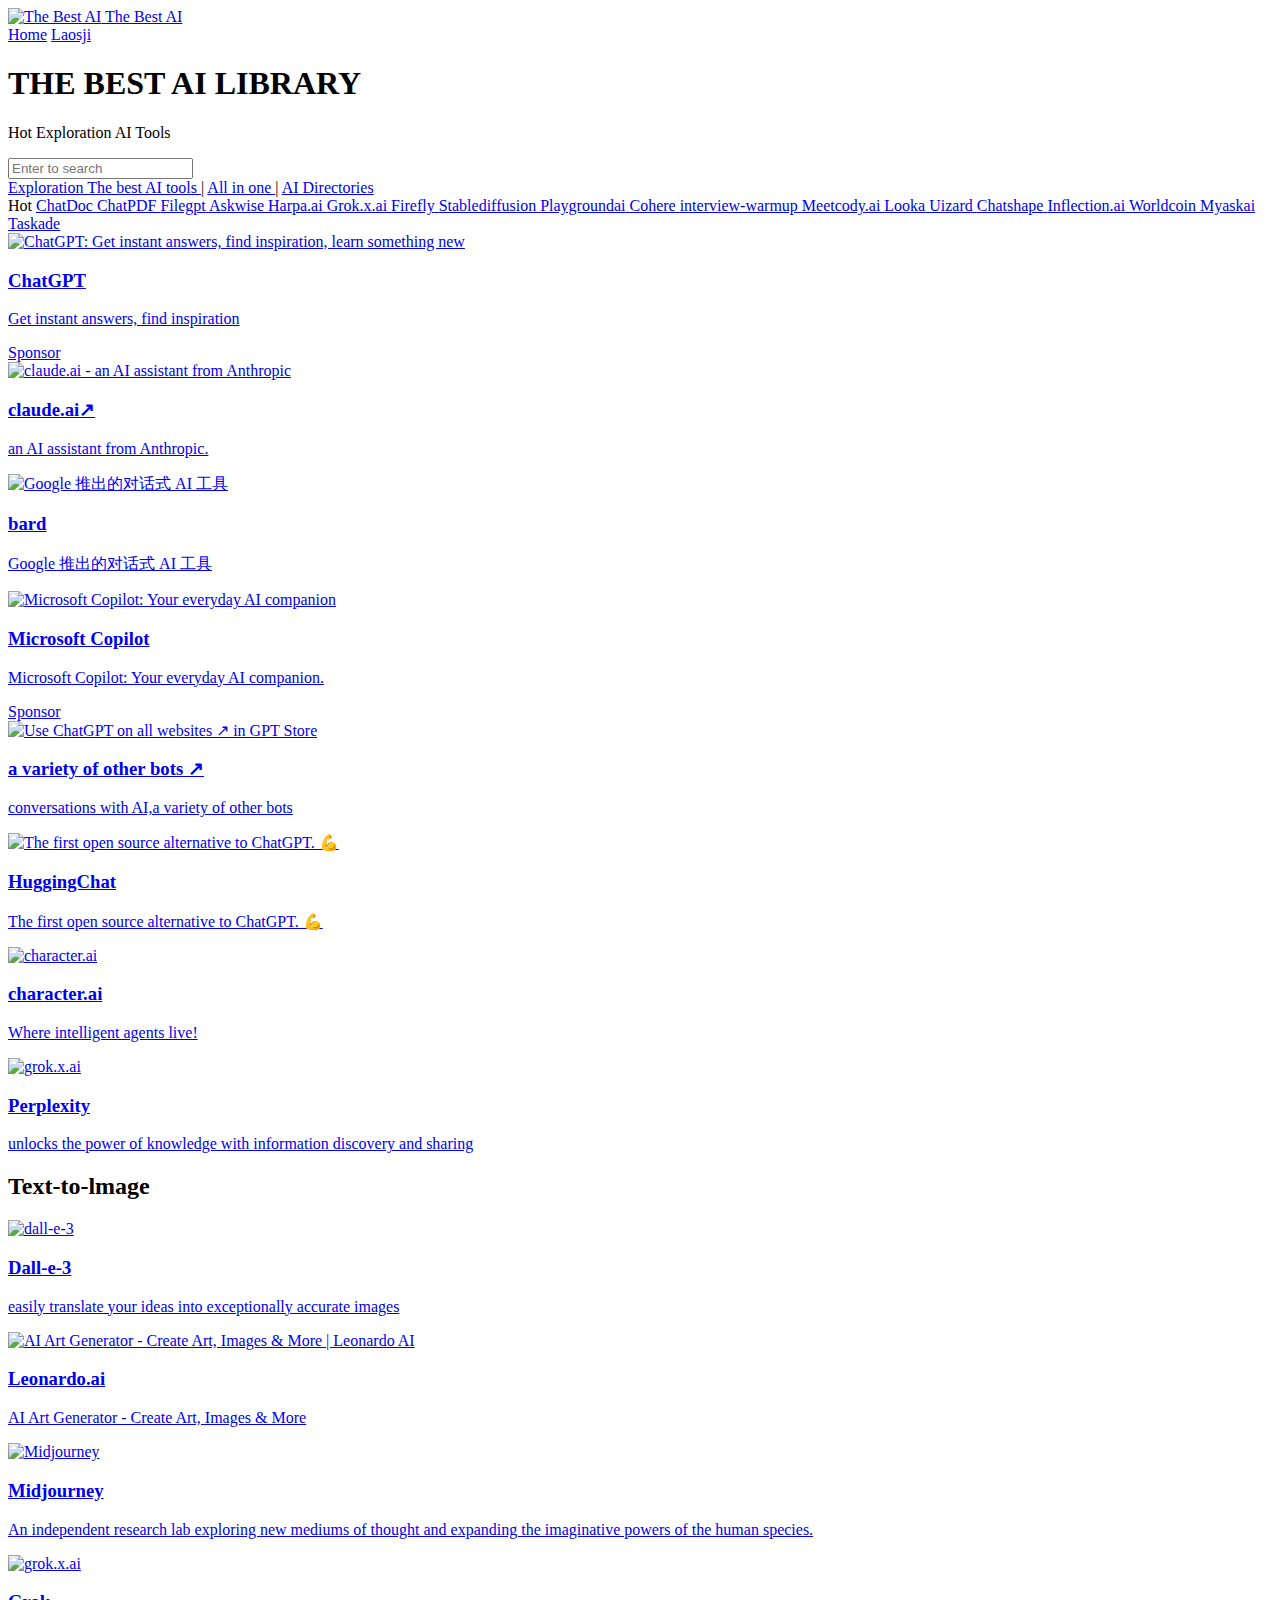
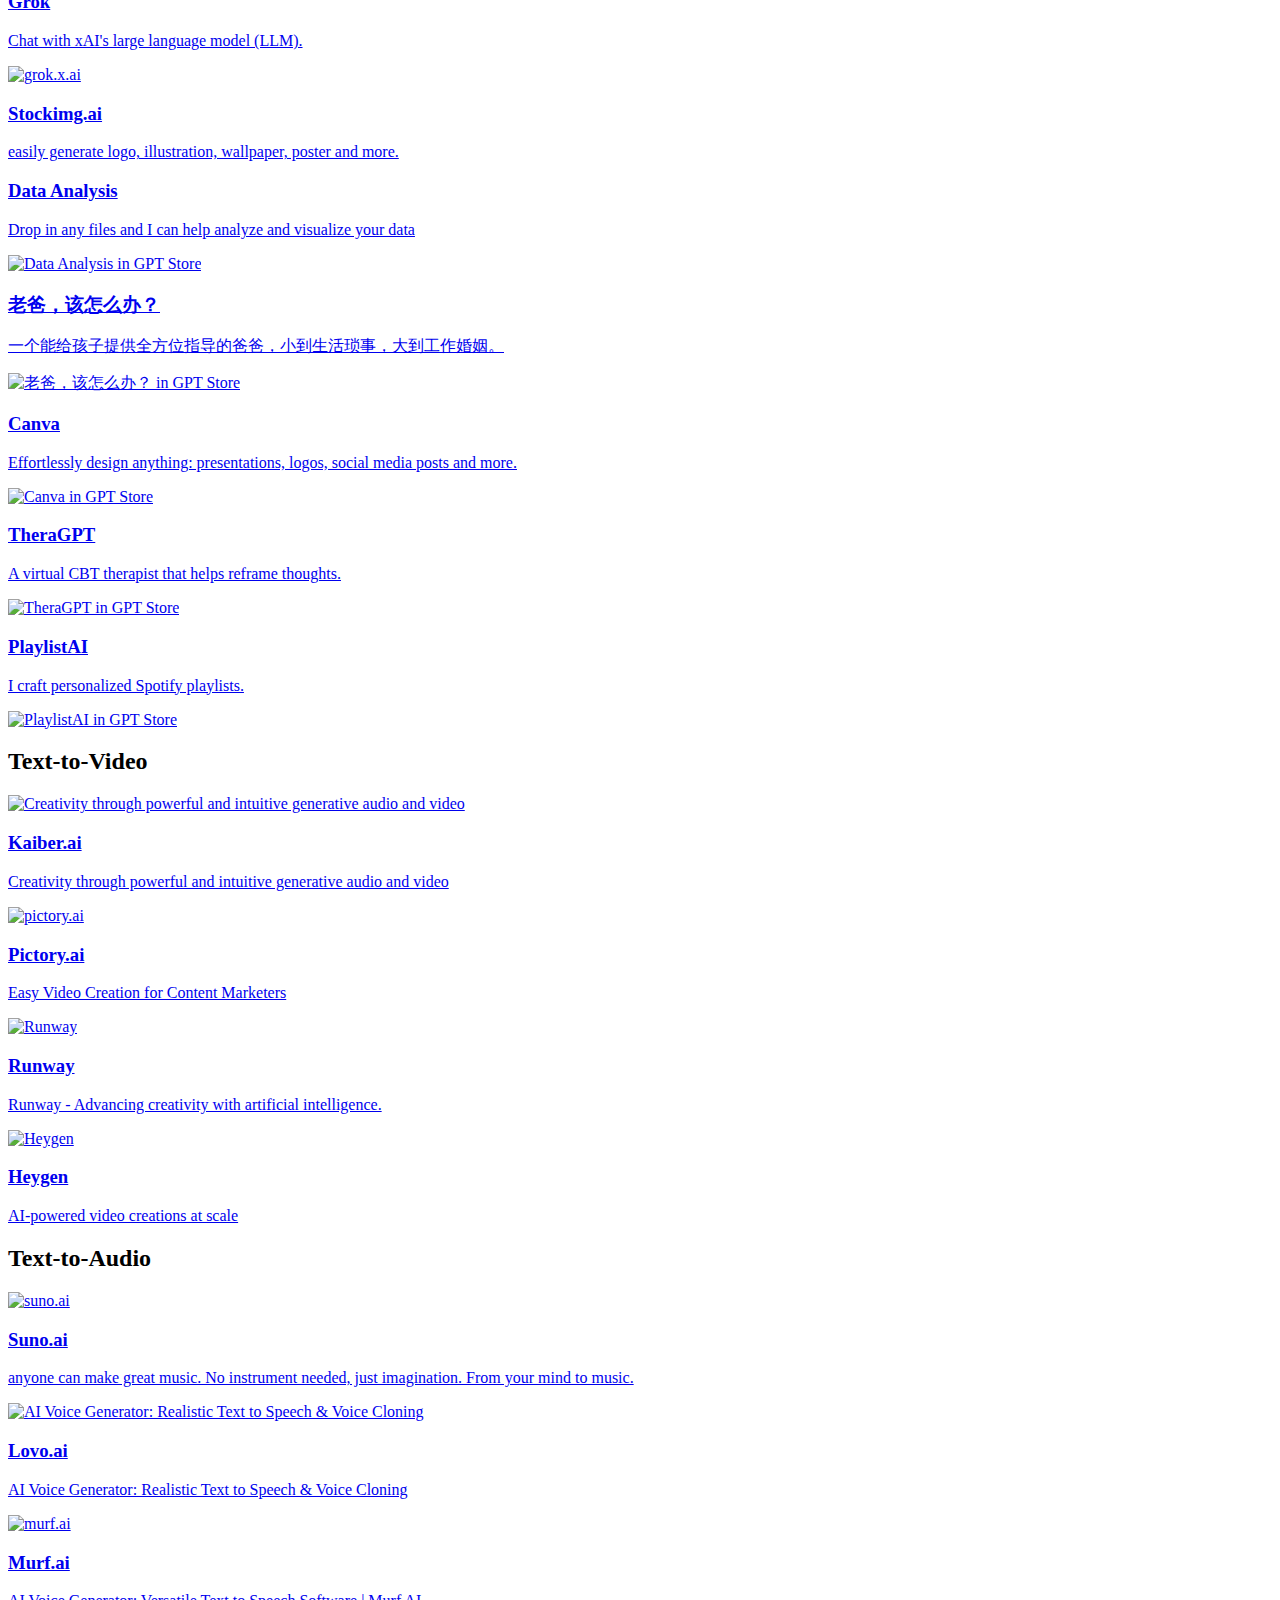
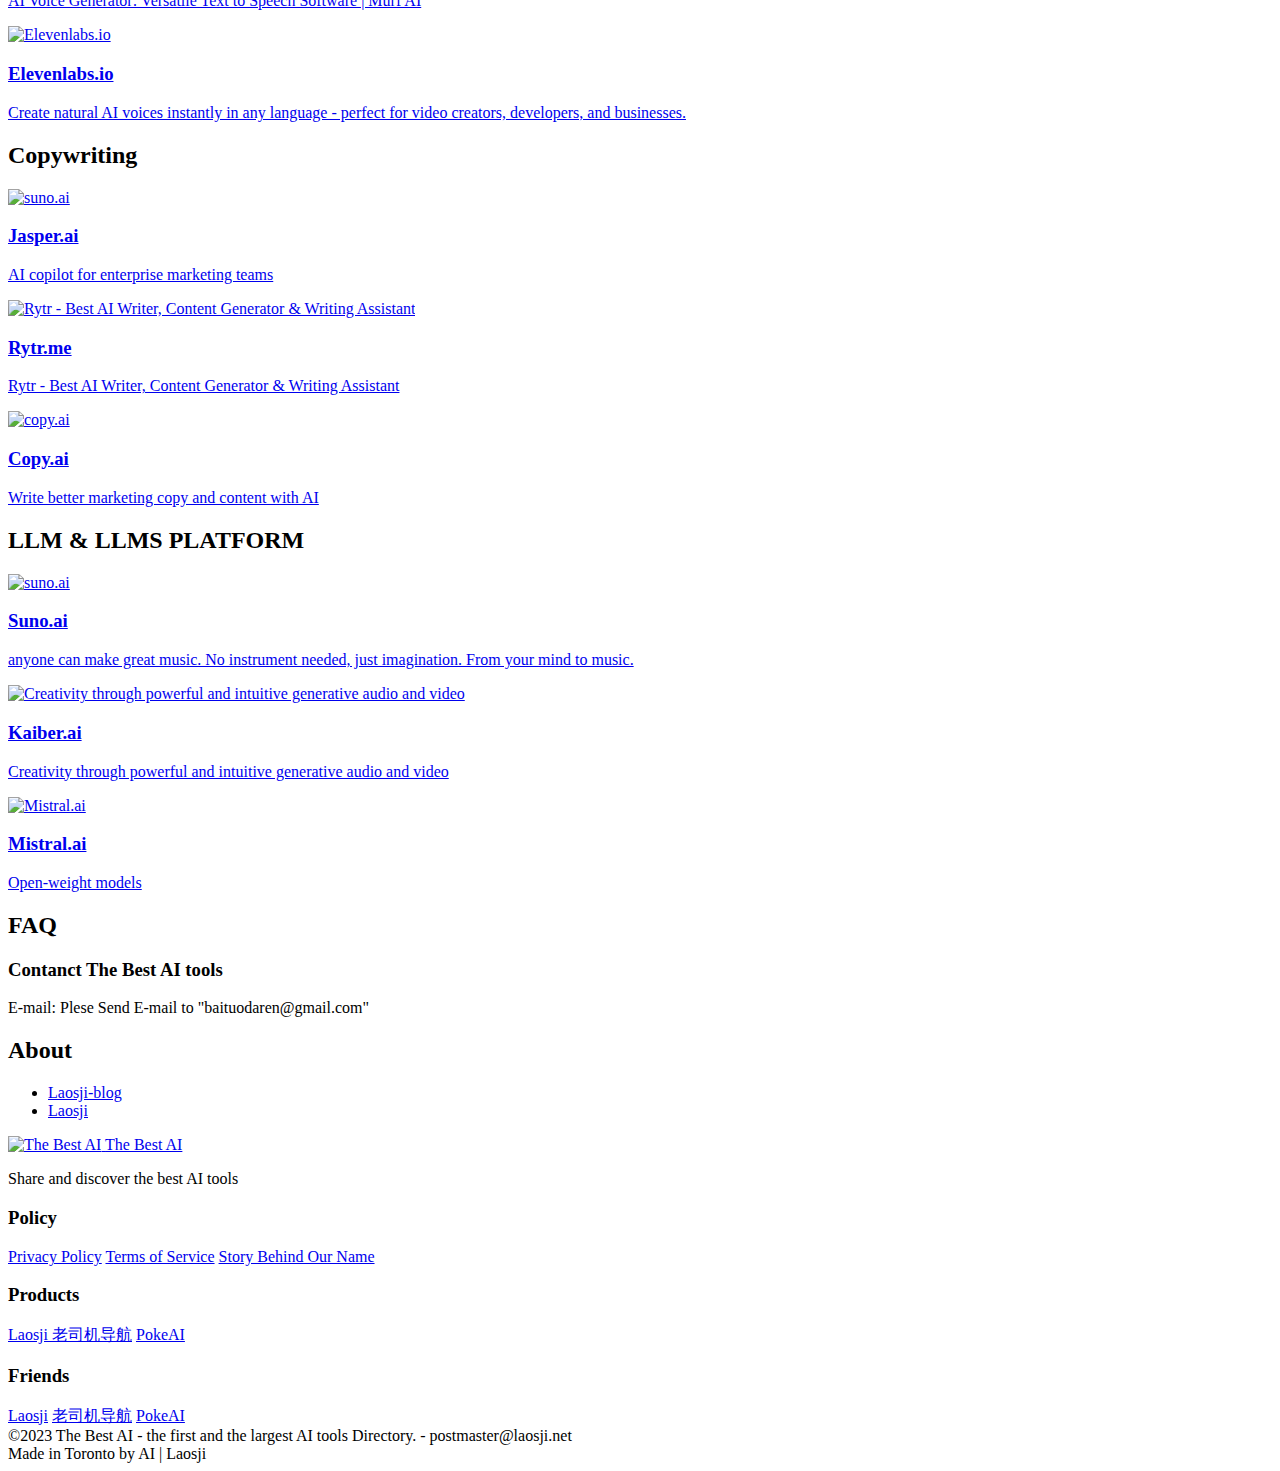
==== commit 612caab9: "Update index.html" ====
--- a/index.html
+++ b/index.html
@@ -406,6 +406,14 @@
                                       <p class="mt-0.5 text-zinc-500 text-md line-clamp-2">Runway - Advancing creativity with artificial intelligence.</p>
                                     </div>
                                   </a>
+                                 <a target="_blank" class="group relative flex gap-3 rounded-2xl bg-white p-5" href="https://www.heygen.com/" title="heygen">
+                                    <!---->
+                                    <img alt="Heygen" class="shrink-0 overflow-hidden bg-base object-cover rounded-full bc-avatar"  src="https://assets-global.website-files.com/63fdcbe48aa020c0a5493507/649e53973f5e6f2180b10c04_256x256.png" style="width: 80px; height: 80px;">
+                                    <div class="min-w-0 flex-1">
+                                      <h3 class="text-zinc-900 transition group-hover:text-orange-500 text-lg font-semibold"> Heygen </h3>
+                                      <p class="mt-0.5 text-zinc-500 text-md line-clamp-2">AI-powered video creations at scale</p>
+                                    </div>
+                                  </a>
                              <!--]-->
                           </div>
             <!---->
@@ -418,7 +426,7 @@
                           <div class="grid grid-cols-1 gap-5 md:grid-cols-2 lg:grid-cols-3"><!--[-->
                                     <a target="_blank" class="group relative flex gap-3 rounded-2xl bg-white p-5" href="https://www.suno.ai/" title="suno.ai">
                                             <!---->
-                                            <img alt="suno.ai" class="shrink-0 overflow-hidden bg-base object-cover rounded-full bc-avatar" src="https://www.suno.ai/favicon.ico" style="width: 80px; height: 80px;">
+                                            <img alt="suno.ai" class="shrink-0 overflow-hidden bg-base object-cover rounded-full bc-avatar" src="https://www.suno.ai/favicon.svg" style="width: 80px; height: 80px;">
                                             <div class="min-w-0 flex-1">
                                             <h3 class="text-zinc-900 transition group-hover:text-orange-500 text-lg font-semibold"> Suno.ai</h3>
                                               <p class="mt-0.5 text-zinc-500 text-md line-clamp-2">anyone can make great music. No instrument needed, just imagination. From your mind to music.</p>
@@ -438,6 +446,14 @@
                                         <div class="min-w-0 flex-1">
                                           <h3 class="text-zinc-900 transition group-hover:text-orange-500 text-lg font-semibold"> Murf.ai </h3>
                                           <p class="mt-0.5 text-zinc-500 text-md line-clamp-2">AI Voice Generator: Versatile Text to Speech Software | Murf AI</p>
+                                        </div>
+                                      </a>
+                                      <a target="_blank" class="group relative flex gap-3 rounded-2xl bg-white p-5" href="https://elevenlabs.io/" title="elevenlabs.io">
+                                        <!---->
+                                        <img alt="Elevenlabs.io" class="shrink-0 overflow-hidden bg-base object-cover rounded-full bc-avatar" src="https://elevenlabs.io/favicon.ico" style="width: 80px; height: 80px;">
+                                        <div class="min-w-0 flex-1">
+                                          <h3 class="text-zinc-900 transition group-hover:text-orange-500 text-lg font-semibold"> Elevenlabs.io </h3>
+                                          <p class="mt-0.5 text-zinc-500 text-md line-clamp-2">Create natural AI voices instantly in any language - perfect for video creators, developers, and businesses.</p>
                                         </div>
                                       </a>
                              <!--]-->
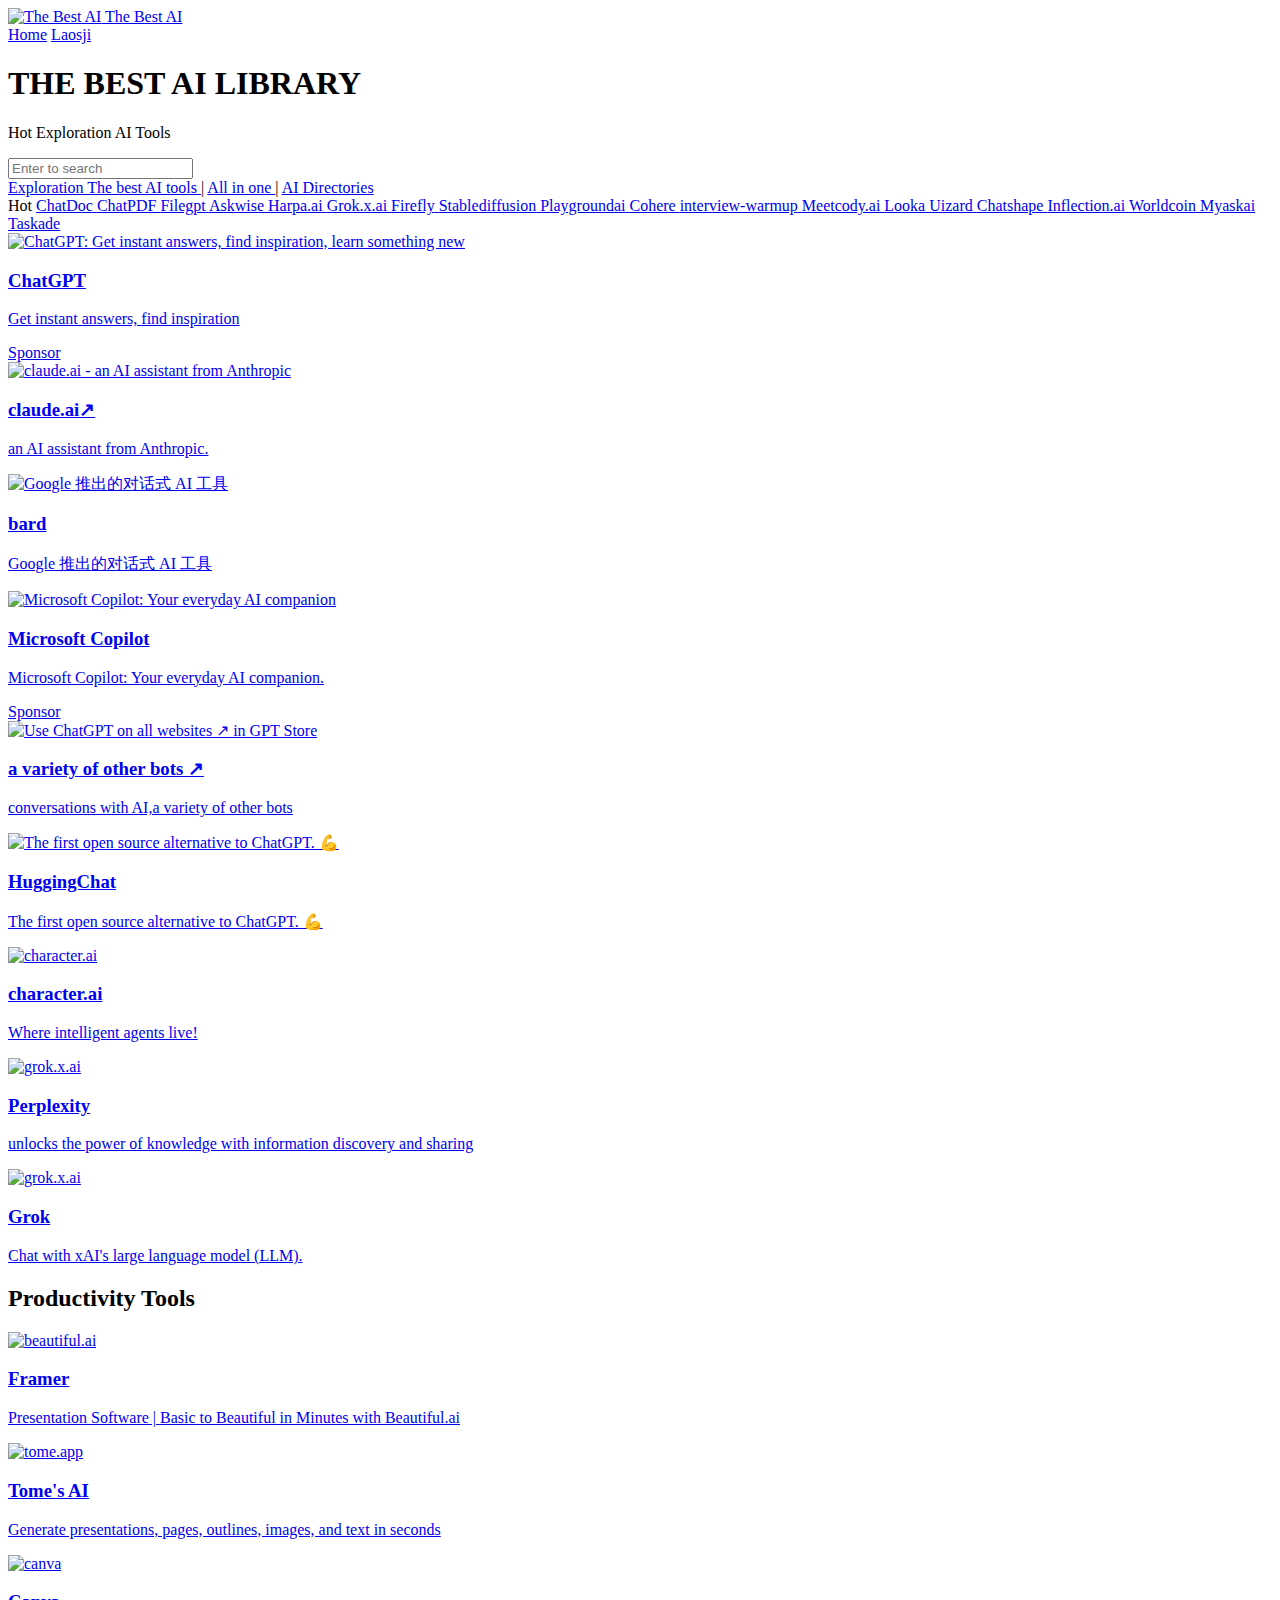
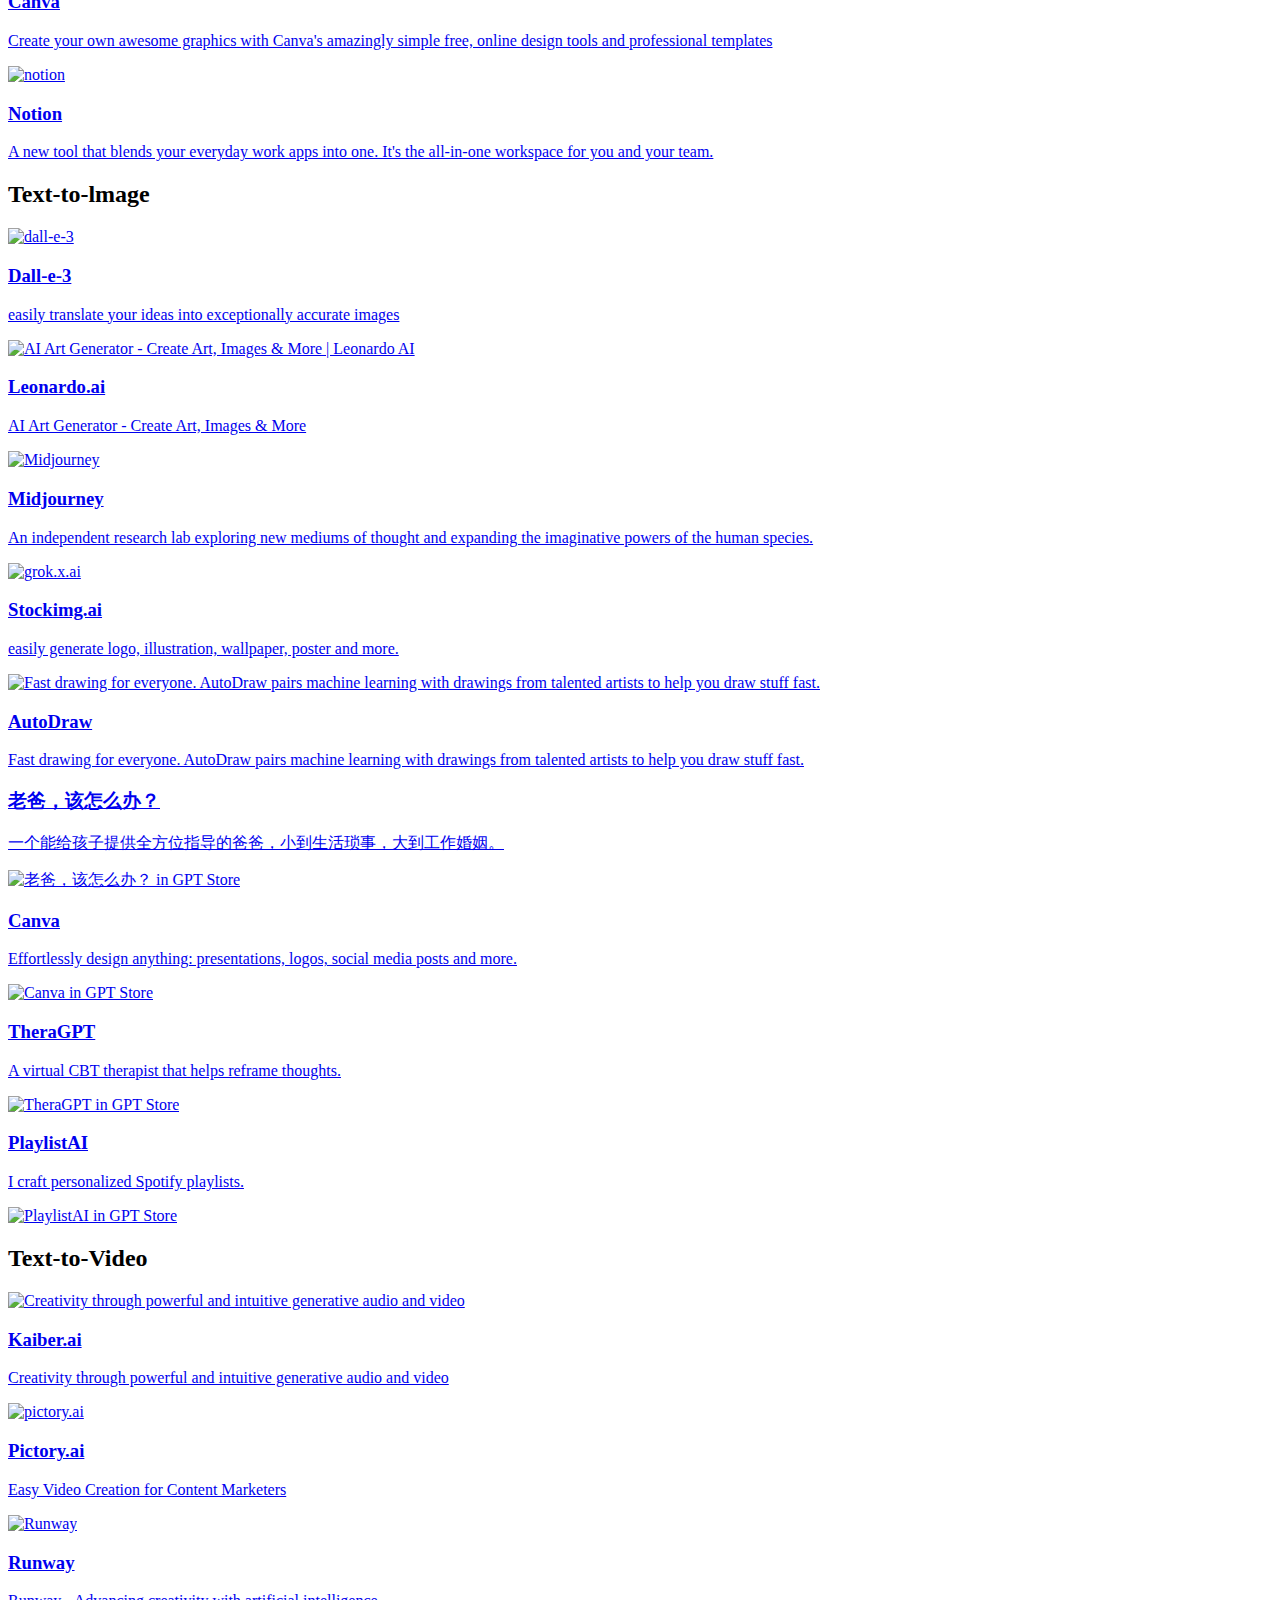
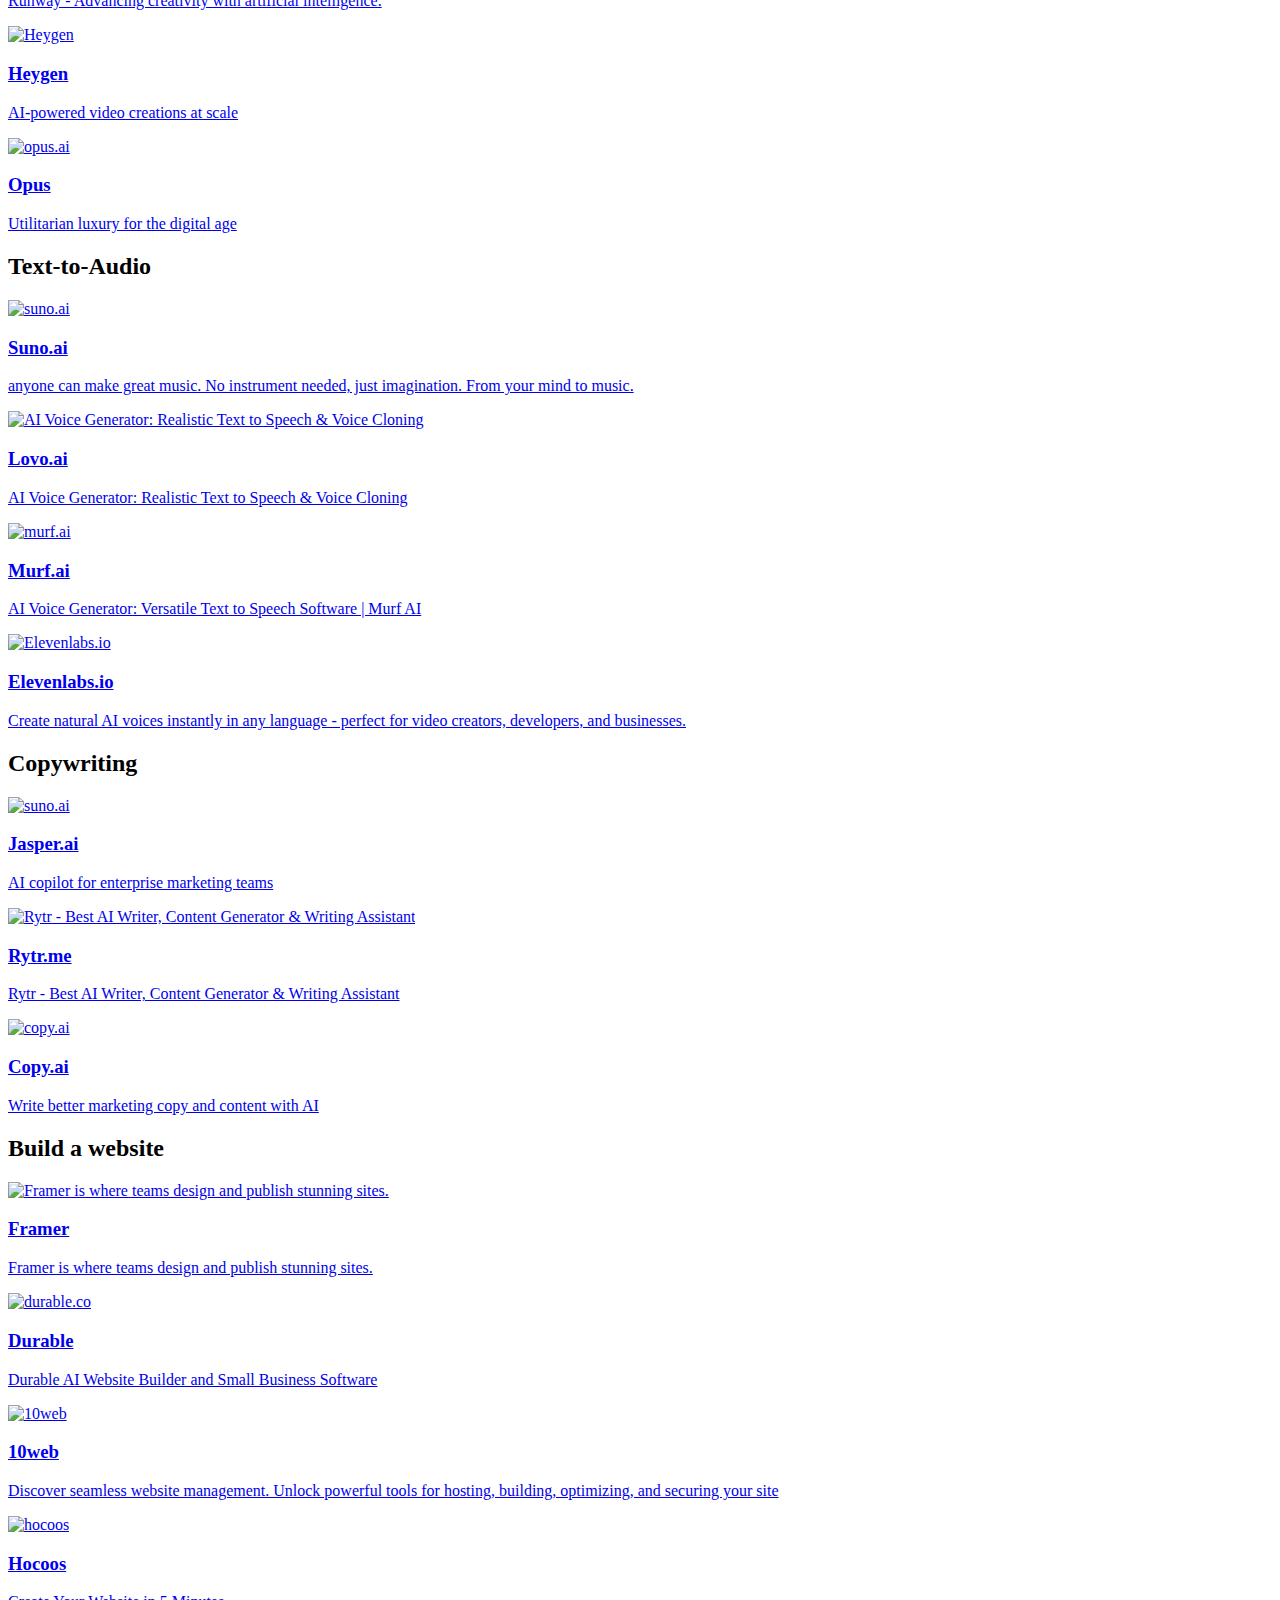
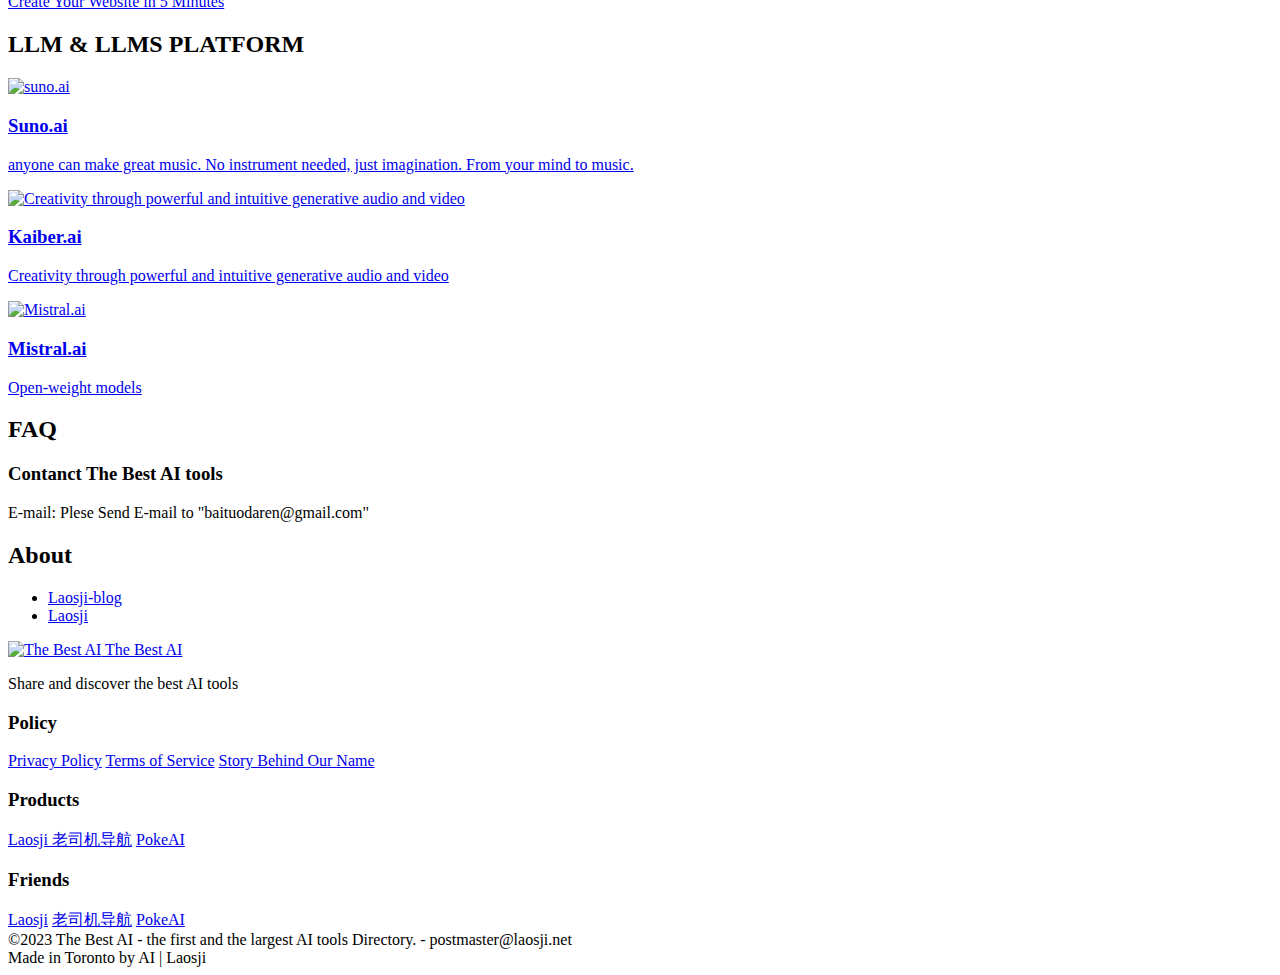
==== commit be5cbe64: "Update index.html" ====
--- a/index.html
+++ b/index.html
@@ -285,8 +285,57 @@
                                       <p class="mt-0.5 text-zinc-500 text-md line-clamp-2"> unlocks the power of knowledge with information discovery and sharing</p>
                                     </div>
                                     </a>
+                                <a target="_blank" class="group relative flex gap-3 rounded-2xl bg-white p-5" href="https://grok.x.ai/" title="Chat with xAI's large language model (LLM).">
+                                    <!---->
+                                      <img alt="grok.x.ai" class="shrink-0 overflow-hidden bg-base object-cover rounded-full bc-avatar" src="https://grok.x.ai/icon.svg?d65339b5a4ca8d6f" style="width: 80px; height: 80px;">
+                                      <div class="min-w-0 flex-1">
+                                      <h3 class="text-zinc-900 transition group-hover:text-orange-500 text-lg font-semibold"> Grok </h3>
+                                      <p class="mt-0.5 text-zinc-500 text-md line-clamp-2">Chat with xAI's large language model (LLM).</p>
+                                    </div>
+                                    </a>  
                       </div>
                     </section>
+                   <section class="wrapper">
+                        <article class="prose prose-zinc">
+                                  <h2 class="my-6"> Productivity Tools </h2>
+                        </article>
+                          <div class="grid grid-cols-1 gap-5 md:grid-cols-2 lg:grid-cols-3"><!--[-->
+                                    <a target="_blank" class="group relative flex gap-3 rounded-2xl bg-white p-5" href="https://www.beautiful.ai/" title="beautiful.ai">
+                                        <!---->
+                                        <img alt="beautiful.ai" class="shrink-0 overflow-hidden bg-base object-cover rounded-full bc-avatar" src="https://assets-global.website-files.com/59deb588800ae30001ec19c9/63d98cc57279ba775caae473_B%20icon_black%20circle.png" style="width: 80px; height: 80px;">
+                                        <div class="min-w-0 flex-1">
+                                        <h3 class="text-zinc-900 transition group-hover:text-orange-500 text-lg font-semibold"> Framer </h3>
+                                        <p class="mt-0.5 text-zinc-500 text-md line-clamp-2"> Presentation Software | Basic to Beautiful in Minutes with Beautiful.ai </p>
+                                      </div>
+                                      </a>
+                                    <a target="_blank" class="group relative flex gap-3 rounded-2xl bg-white p-5" href="https://tome.app/ai" title="tome.app">
+                                       <!---->
+                                       <img alt="tome.app" class="shrink-0 overflow-hidden bg-base object-cover rounded-full bc-avatar" src="https://tome.app/_m/favicon.svg" style="width: 80px; height: 80px;">
+                                       <div class="min-w-0 flex-1">
+                                       <h3 class="text-zinc-900 transition group-hover:text-orange-500 text-lg font-semibold"> Tome's AI </h3>
+                                       <p class="mt-0.5 text-zinc-500 text-md line-clamp-2">Generate presentations, pages, outlines, images, and text in seconds </p>
+                                       </div>
+                                  </a>
+                                  <a target="_blank" class="group relative flex gap-3 rounded-2xl bg-white p-5" href="https://www.canva.com/create" title="canva">
+                                    <!---->
+                                    <img alt="canva" class="shrink-0 overflow-hidden bg-base object-cover rounded-full bc-avatar"  src="https://raw.githubusercontent.com/laosji/img/main/img/canva.logo.png" style="width: 80px; height: 80px;">
+                                    <div class="min-w-0 flex-1">
+                                      <h3 class="text-zinc-900 transition group-hover:text-orange-500 text-lg font-semibold"> Canva </h3>
+                                      <p class="mt-0.5 text-zinc-500 text-md line-clamp-2"> Create your own awesome graphics with Canva's amazingly simple free, online design tools and professional templates </p>
+                                    </div>
+                                  </a>
+                                 <a target="_blank" class="group relative flex gap-3 rounded-2xl bg-white p-5" href="https://www.notion.so/" title="notion">
+                                    <!---->
+                                    <img alt="notion" class="shrink-0 overflow-hidden bg-base object-cover rounded-full bc-avatar"  src="https://www.notion.so/front-static/logo-ios.png" style="width: 80px; height: 80px;">
+                                    <div class="min-w-0 flex-1">
+                                      <h3 class="text-zinc-900 transition group-hover:text-orange-500 text-lg font-semibold"> Notion </h3>
+                                      <p class="mt-0.5 text-zinc-500 text-md line-clamp-2"> A new tool that blends your everyday work apps into one. It's the all-in-one workspace for you and your team. </p>
+                                    </div>
+                                  </a>
+                             <!--]-->
+                          </div>
+            <!---->
+         </section>
                         <section class="wrapper">
                         <article class="prose prose-zinc">
                                   <h2 class="my-6"> Text-to-lmage </h2>
@@ -316,14 +365,7 @@
                                           <p class="mt-0.5 text-zinc-500 text-md line-clamp-2">An independent research lab exploring new mediums of thought and expanding the imaginative powers of the human species.</p>
                                         </div>
                                       </a>
-                                    <a target="_blank" class="group relative flex gap-3 rounded-2xl bg-white p-5" href="https://grok.x.ai/" title="Chat with xAI's large language model (LLM).">
-                                    <!---->
-                                      <img alt="grok.x.ai" class="shrink-0 overflow-hidden bg-base object-cover rounded-full bc-avatar" src="https://grok.x.ai/icon.svg?d65339b5a4ca8d6f" style="width: 80px; height: 80px;">
-                                      <div class="min-w-0 flex-1">
-                                      <h3 class="text-zinc-900 transition group-hover:text-orange-500 text-lg font-semibold"> Grok </h3>
-                                      <p class="mt-0.5 text-zinc-500 text-md line-clamp-2">Chat with xAI's large language model (LLM).</p>
-                                    </div>
-                                    </a>  
+                                    
                                       <a target="_blank" class="group relative flex gap-3 rounded-2xl bg-white p-5" href="https://stockimg.ai/" title="stockimg.ai">
                                           <!---->
                                         <img alt="grok.x.ai" class="shrink-0 overflow-hidden bg-base object-cover rounded-full bc-avatar" src="https://stockimg.ai/favicon.ico" style="width: 80px; height: 80px;">
@@ -332,13 +374,13 @@
                                             <p class="mt-0.5 text-zinc-500 text-md line-clamp-2">easily generate logo, illustration, wallpaper, poster and more.</p>
                                           </div>
                                           </a>
-                                          <a target="_blank" class="group relative flex gap-3 rounded-2xl bg-white p-5" href="/gpt-store/MjkyYzJmMDIzMTU3MTY1NjA1" title="Data Analysis">
+                                          <a target="_blank" class="group relative flex gap-3 rounded-2xl bg-white p-5" href="https://www.autodraw.com/" title="Data Analysis">
                                             <!---->
+                                            <img alt="Fast drawing for everyone. AutoDraw pairs machine learning with drawings from talented artists to help you draw stuff fast." class="shrink-0 overflow-hidden bg-base object-cover rounded-full bc-avatar" src="https://www.autodraw.com/assets/images/favicon.png" style="width: 80px; height: 80px;">
                                             <div class="min-w-0 flex-1">
-                                              <h3 class="text-zinc-900 transition group-hover:text-orange-500 text-lg font-semibold"> Data Analysis</h3>
-                                            <p class="mt-0.5 text-zinc-500 text-md line-clamp-2">Drop in any files and I can help analyze and visualize your data</p>
+                                              <h3 class="text-zinc-900 transition group-hover:text-orange-500 text-lg font-semibold">AutoDraw</h3>
+                                            <p class="mt-0.5 text-zinc-500 text-md line-clamp-2">Fast drawing for everyone. AutoDraw pairs machine learning with drawings from talented artists to help you draw stuff fast.</p>
                                           </div>
-                                            <img alt="Data Analysis in GPT Store" class="shrink-0 overflow-hidden bg-base object-cover rounded-full bc-avatar" src="https://files.oaiusercontent.com/file-id374Jq85g2WfDgpuOdAMTEk?se=2123-10-13T00%3A31%3A06Z&amp;sp=r&amp;sv=2021-08-06&amp;sr=b&amp;rscc=max-age%3D31536000%2C%20immutable&amp;rscd=attachment%3B%20filename%3Dagent_2.png&amp;sig=qFnFnFDVevdJL3xvtDE8vysDpTQmkSlF1zhYLAMiqmM%3D" style="width: 80px; height: 80px;">
                                           </a>
                                           
                                         <a target="_blank" class="group relative flex gap-3 rounded-2xl bg-white p-5" href="/gpt-store/NTExNTU5MDI1ODBmMjQzOTMz" title="老爸，该怎么办？">
@@ -414,6 +456,14 @@
                                       <p class="mt-0.5 text-zinc-500 text-md line-clamp-2">AI-powered video creations at scale</p>
                                     </div>
                                   </a>
+                                  <a target="_blank" class="group relative flex gap-3 rounded-2xl bg-white p-5" href="https://opus.ai//" title="opus.ai">
+                                    <!---->
+                                    <img alt="opus.ai" class="shrink-0 overflow-hidden bg-base object-cover rounded-full bc-avatar"  src="https://opus.ai/images/logo.svg" style="width: 80px; height: 80px;">
+                                    <div class="min-w-0 flex-1">
+                                      <h3 class="text-zinc-900 transition group-hover:text-orange-500 text-lg font-semibold"> Opus </h3>
+                                      <p class="mt-0.5 text-zinc-500 text-md line-clamp-2"> Utilitarian luxury for the digital age </p>
+                                    </div>
+                                  </a>
                              <!--]-->
                           </div>
             <!---->
@@ -490,6 +540,48 @@
                                           <p class="mt-0.5 text-zinc-500 text-md line-clamp-2"> Write better marketing copy and content with AI</p>
                                         </div>
                                       </a>
+                             <!--]-->
+                          </div>
+            <!---->
+         </section>
+
+         <section class="wrapper">
+                        <article class="prose prose-zinc">
+                                  <h2 class="my-6"> Build a website </h2>
+                        </article>
+                          <div class="grid grid-cols-1 gap-5 md:grid-cols-2 lg:grid-cols-3"><!--[-->
+                                    <a target="_blank" class="group relative flex gap-3 rounded-2xl bg-white p-5" href="https://www.framer.com/" title="framer">
+                                        <!---->
+                                        <img alt="Framer is where teams design and publish stunning sites." class="shrink-0 overflow-hidden bg-base object-cover rounded-full bc-avatar" src="https://framerusercontent.com/images/3ydDYhTbVKKzF5xDzZpZKoMmc.png" style="width: 80px; height: 80px;">
+                                        <div class="min-w-0 flex-1">
+                                        <h3 class="text-zinc-900 transition group-hover:text-orange-500 text-lg font-semibold"> Framer </h3>
+                                        <p class="mt-0.5 text-zinc-500 text-md line-clamp-2"> Framer is where teams design and publish stunning sites. </p>
+                                      </div>
+                                      </a>
+                                    <a target="_blank" class="group relative flex gap-3 rounded-2xl bg-white p-5" href="https://durable.co/" title="durable.co">
+                                       <!---->
+                                       <img alt="durable.co" class="shrink-0 overflow-hidden bg-base object-cover rounded-full bc-avatar" src="https://assets-global.website-files.com/632df91dd7c99c0ac992c47b/633209dfb515a6a02c68a9c5_webclip.png" style="width: 80px; height: 80px;">
+                                       <div class="min-w-0 flex-1">
+                                       <h3 class="text-zinc-900 transition group-hover:text-orange-500 text-lg font-semibold"> Durable </h3>
+                                       <p class="mt-0.5 text-zinc-500 text-md line-clamp-2"> Durable AI Website Builder and Small Business Software </p>
+                                       </div>
+                                  </a>
+                                  <a target="_blank" class="group relative flex gap-3 rounded-2xl bg-white p-5" href="https://10web.io/" title="10web">
+                                    <!---->
+                                    <img alt="10web" class="shrink-0 overflow-hidden bg-base object-cover rounded-full bc-avatar"  src="https://10web.io/wp-content/themes/10web-theme/images/favicon.png" style="width: 80px; height: 80px;">
+                                    <div class="min-w-0 flex-1">
+                                      <h3 class="text-zinc-900 transition group-hover:text-orange-500 text-lg font-semibold"> 10web </h3>
+                                      <p class="mt-0.5 text-zinc-500 text-md line-clamp-2"> Discover seamless website management. Unlock powerful tools for hosting, building, optimizing, and securing your site </p>
+                                    </div>
+                                  </a>
+                                 <a target="_blank" class="group relative flex gap-3 rounded-2xl bg-white p-5" href="https://hocoos.com/" title="hocoos">
+                                    <!---->
+                                    <img alt="hocoos" class="shrink-0 overflow-hidden bg-base object-cover rounded-full bc-avatar"  src="https://hocoos.com/wp-content/themes/hocoos/media/img/header-logo-purple.svg" style="width: 80px; height: 80px;">
+                                    <div class="min-w-0 flex-1">
+                                      <h3 class="text-zinc-900 transition group-hover:text-orange-500 text-lg font-semibold"> Hocoos </h3>
+                                      <p class="mt-0.5 text-zinc-500 text-md line-clamp-2"> Create Your Website in 5 Minutes </p>
+                                    </div>
+                                  </a>
                              <!--]-->
                           </div>
             <!---->
